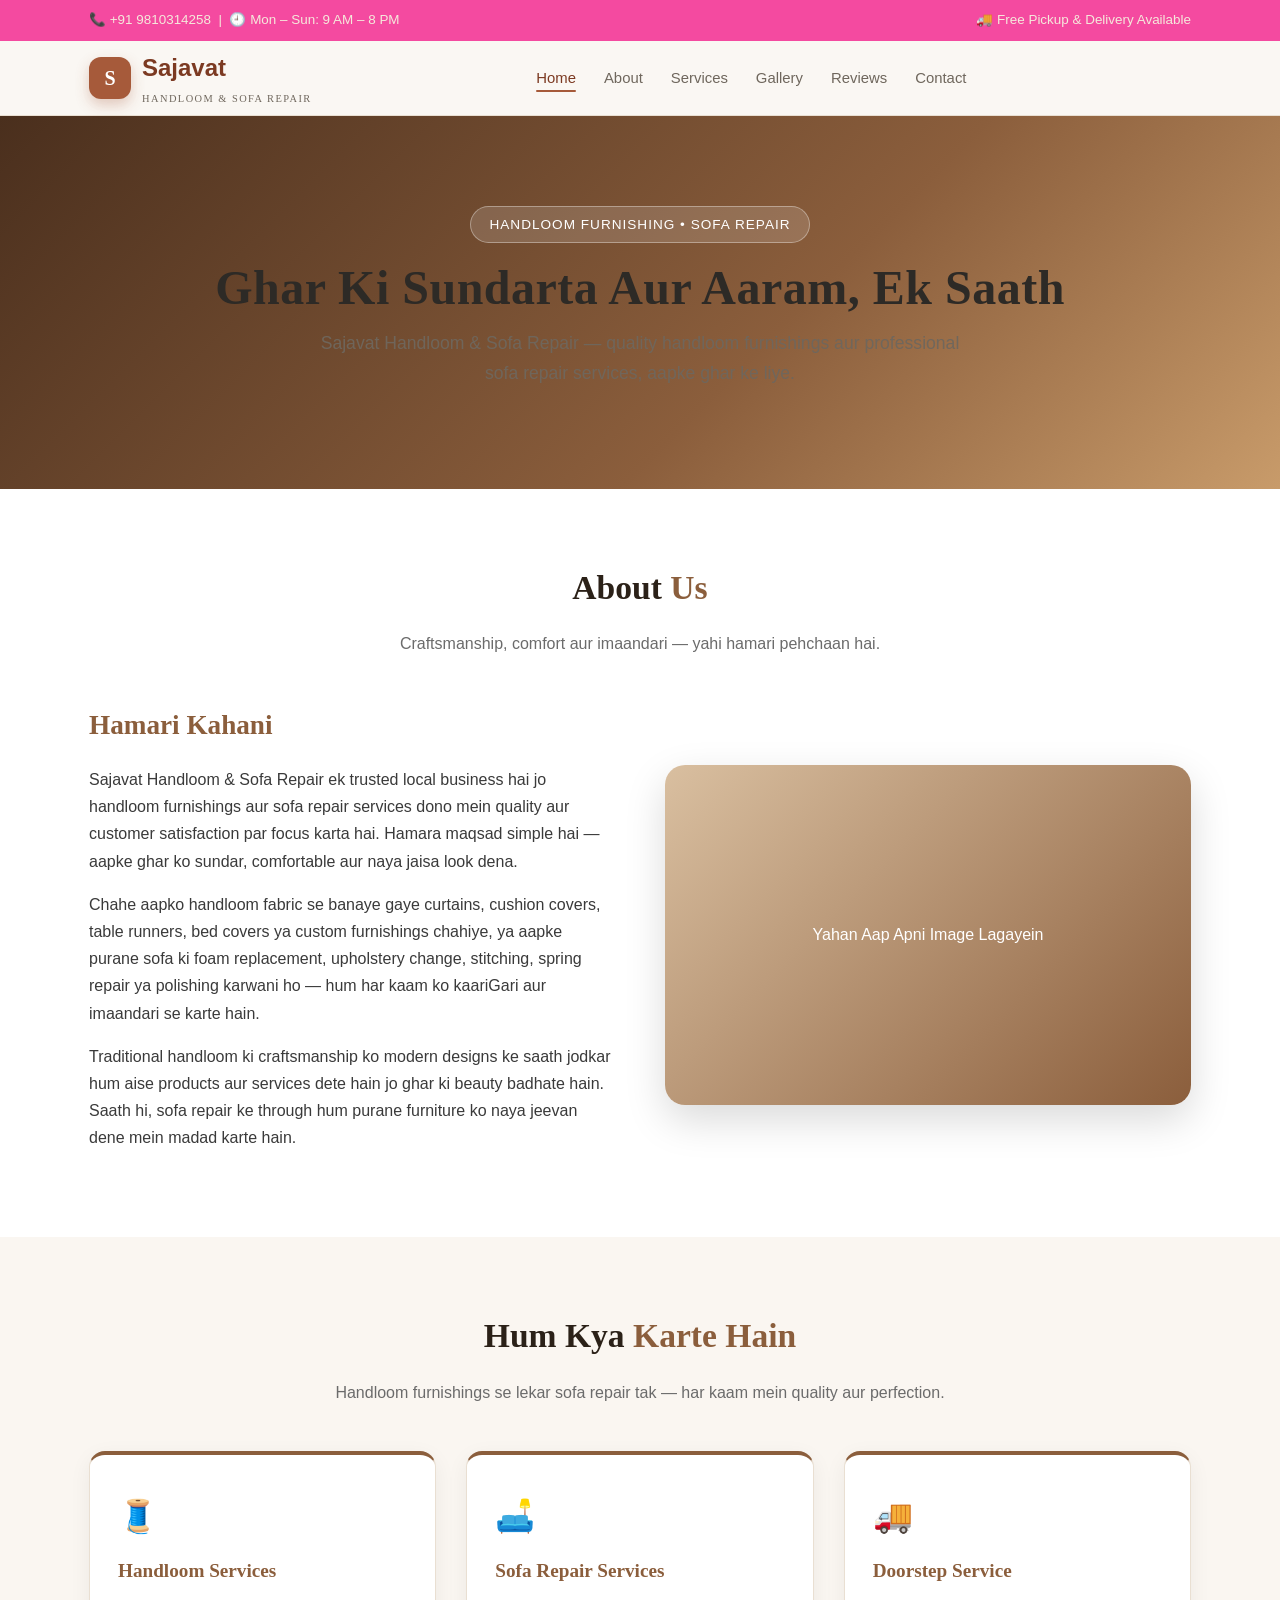
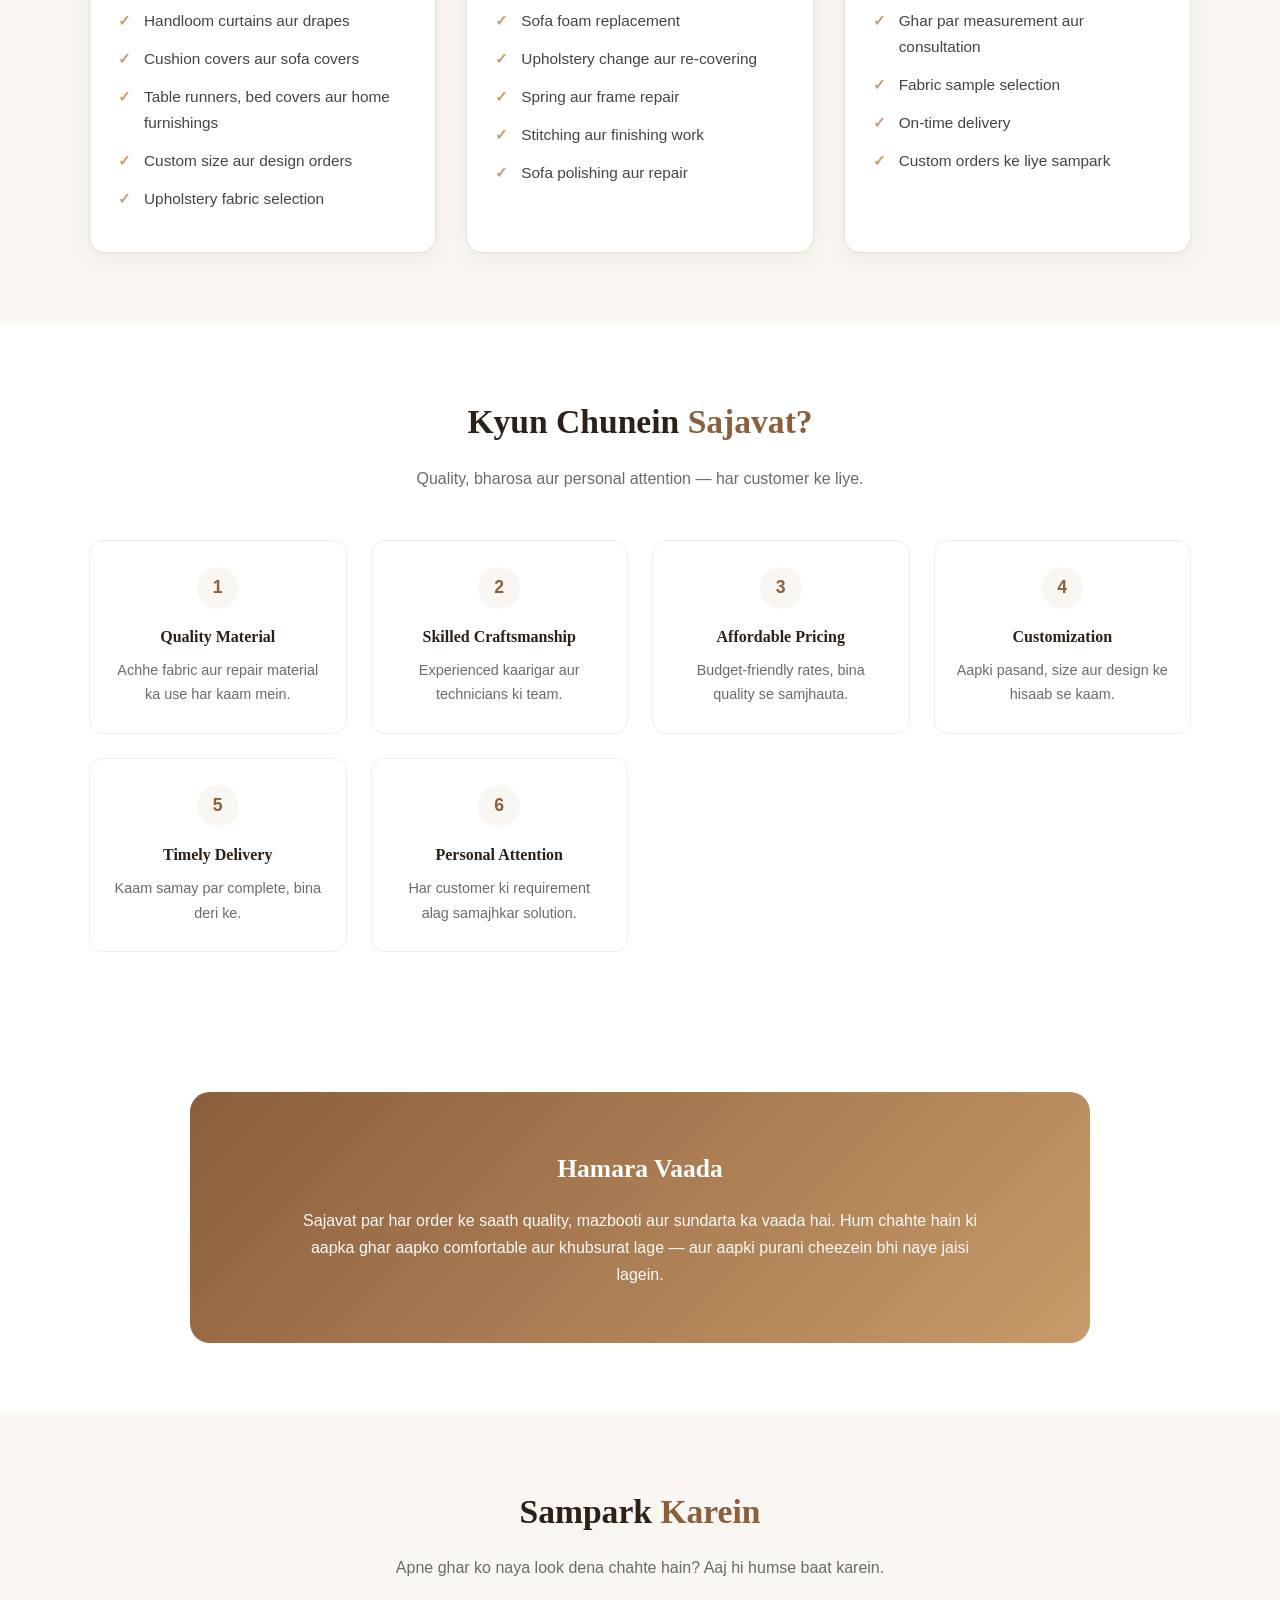
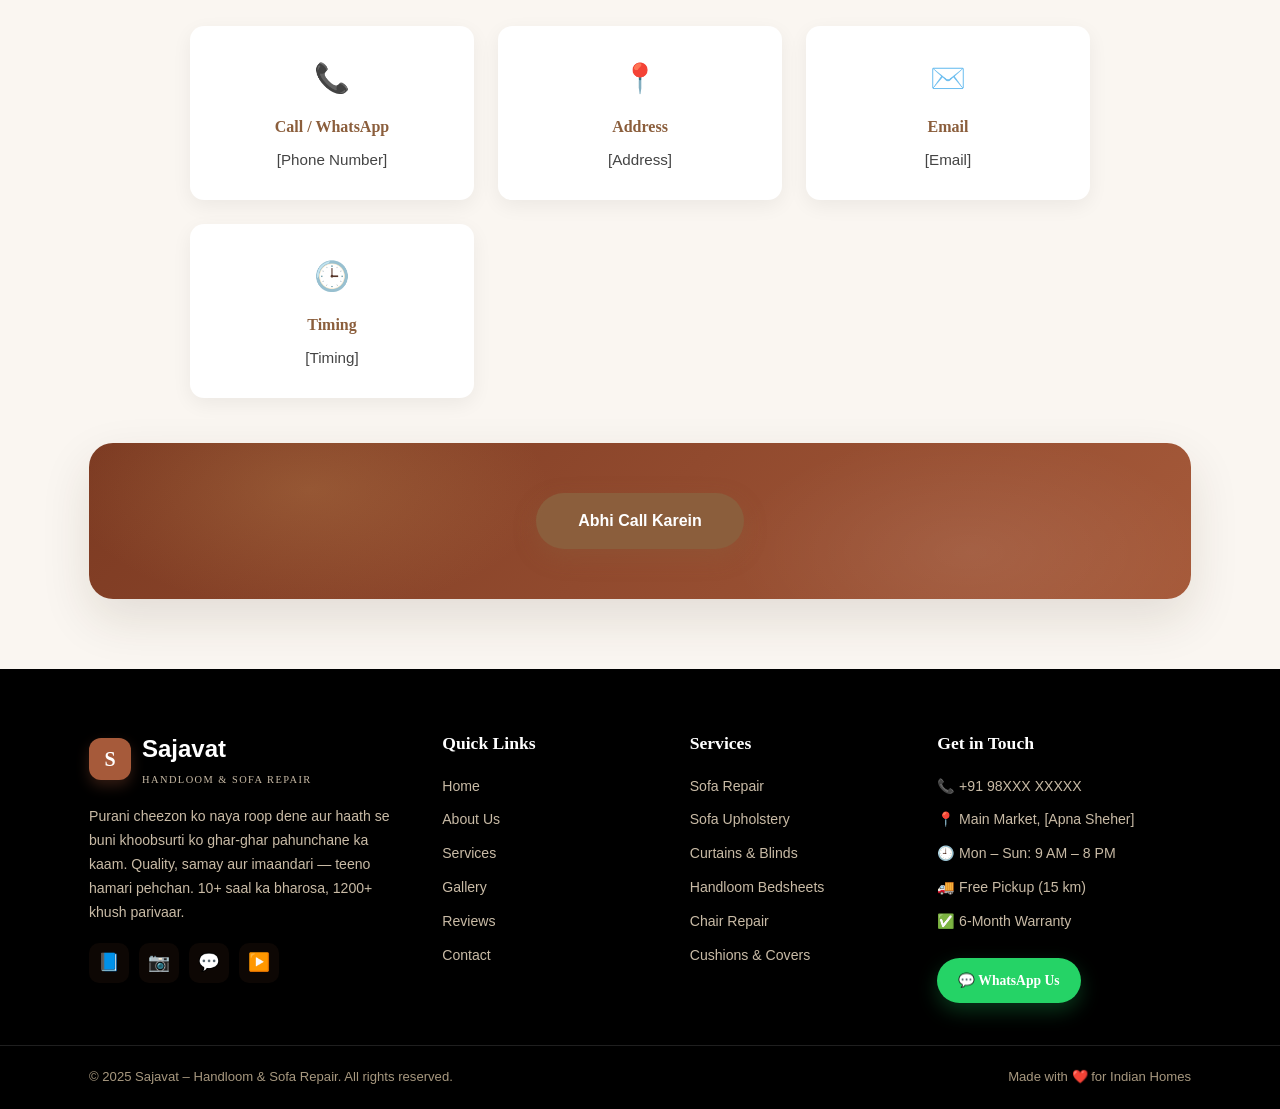
==== about.html @ 1e603ce5 "initial commit" ====
<!DOCTYPE html>
<html lang="en">
<head>
<meta charset="UTF-8">
<meta name="viewport" content="width=device-width, initial-scale=1.0">
<title>About Us | Sajavat Handloom & Sofa Repair</title>
<meta name="description" content="Sajavat Handloom & Sofa Repair offers quality handloom furnishings and professional sofa repair services. Custom curtains, cushion covers, sofa foam replacement, upholstery and more.">
<link rel="stylesheet" href="assets/css/style.css">
<style>
  /* ---------- RESET & BASE ---------- */
  * {
    margin: 0;
    padding: 0;
    box-sizing: border-box;
  }
  :root {
    --primary: #8B5E3C;       /* warm brown (handloom feel) */
    --primary-dark: #6d472c;
    --accent: #C89B6A;        /* soft gold */
    --dark: #2b2118;
    --light: #faf6f1;
    --gray: #6b6b6b;
    --white: #ffffff;
  }
  html { scroll-behavior: smooth; }
  body {
    font-family: 'Segoe UI', Tahoma, Geneva, Verdana, sans-serif;
    color: var(--dark);
    background: var(--white);
    line-height: 1.7;
  }
  img { max-width: 100%; display: block; }
  a { text-decoration: none; color: inherit; }

  /* ---------- NAVBAR ---------- */


  /* ---------- HERO ---------- */
  .hero {
    background: linear-gradient(135deg, #4a2f1d 0%, #8B5E3C 60%, #C89B6A 100%);
    color: #fff;
    text-align: center;
    padding: 90px 24px 100px;
  }
  .hero h1 {
    font-size: clamp(1.9rem, 5vw, 3rem);
    font-weight: 800;
    margin-bottom: 14px;
    letter-spacing: .5px;
  }
  .hero p {
    max-width: 640px;
    margin: auto;
    font-size: 1.1rem;
    opacity: .95;
  }
  .hero .tagline {
    display: inline-block;
    background: rgba(255,255,255,0.15);
    border: 1px solid rgba(255,255,255,0.35);
    padding: 6px 18px;
    border-radius: 30px;
    font-size: .85rem;
    letter-spacing: 1px;
    margin-bottom: 18px;
    text-transform: uppercase;
  }

  /* ---------- SECTION WRAPPER ---------- */
  section { padding: 70px 24px; }
  .container { max-width: 1150px; margin: auto; }
  .section-title {
    text-align: center;
    margin-bottom: 14px;
    font-size: clamp(1.5rem, 3.5vw, 2.1rem);
    color: var(--dark);
    font-weight: 700;
  }
  .section-title span { color: var(--primary); }
  .section-sub {
    text-align: center;
    color: var(--gray);
    max-width: 620px;
    margin: 0 auto 45px;
    font-size: 1rem;
  }

  /* ---------- ABOUT STORY ---------- */
  .about-grid {
    display: grid;
    grid-template-columns: 1fr 1fr;
    gap: 50px;
    align-items: center;
  }
  .about-text h2 {
    font-size: 1.7rem;
    color: var(--primary);
    margin-bottom: 18px;
  }
  .about-text p { margin-bottom: 16px; color: #3a3a3a; }
  .about-image {
    border-radius: 20px;
    overflow: hidden;
    box-shadow: 0 15px 40px rgba(0,0,0,0.15);
    background: linear-gradient(135deg, #d9bfa0, #8B5E3C);
    min-height: 340px;
    display: flex;
    align-items: center;
    justify-content: center;
    color: #fff;
    font-size: 1rem;
    text-align: center;
    padding: 20px;
  }

  /* ---------- SERVICES ---------- */
  .services-bg { background: var(--light); }
  .services-grid {
    display: grid;
    grid-template-columns: repeat(auto-fit, minmax(280px, 1fr));
    gap: 30px;
  }
  .service-card {
    background: #fff;
    border-radius: 16px;
    padding: 34px 28px;
    box-shadow: 0 6px 22px rgba(0,0,0,0.06);
    border-top: 4px solid var(--primary);
    transition: transform .25s, box-shadow .25s;
  }
  .service-card:hover {
    transform: translateY(-6px);
    box-shadow: 0 14px 34px rgba(0,0,0,0.12);
  }
  .service-card .icon {
    font-size: 2rem;
    margin-bottom: 12px;
  }
  .service-card h3 {
    color: var(--primary);
    font-size: 1.2rem;
    margin-bottom: 14px;
  }
  .service-card ul { list-style: none; }
  .service-card ul li {
    padding: 6px 0 6px 26px;
    position: relative;
    color: #444;
    font-size: .96rem;
  }
  .service-card ul li::before {
    content: "✓";
    position: absolute;
    left: 0;
    color: var(--accent);
    font-weight: 700;
  }

  /* ---------- WHY CHOOSE US ---------- */
  .why-grid {
    display: grid;
    grid-template-columns: repeat(auto-fit, minmax(220px, 1fr));
    gap: 24px;
  }
  .why-item {
    background: #fff;
    border: 1px solid #eee;
    border-radius: 14px;
    padding: 26px 22px;
    text-align: center;
    transition: border-color .25s, transform .25s;
  }
  .why-item:hover {
    border-color: var(--accent);
    transform: translateY(-4px);
  }
  .why-item .num {
    width: 42px;
    height: 42px;
    margin: 0 auto 14px;
    background: var(--light);
    color: var(--primary);
    border-radius: 50%;
    display: flex;
    align-items: center;
    justify-content: center;
    font-weight: 800;
    font-size: 1.1rem;
  }
  .why-item h4 { margin-bottom: 8px; color: var(--dark); }
  .why-item p { font-size: .9rem; color: var(--gray); }

  /* ---------- PROMISE ---------- */
  .promise {
    background: linear-gradient(135deg, #8B5E3C, #C89B6A);
    color: #fff;
    text-align: center;
    border-radius: 20px;
    padding: 55px 30px;
    max-width: 900px;
    margin: auto;
  }
  .promise h2 { font-size: 1.6rem; margin-bottom: 16px; }
  .promise p { max-width: 680px; margin: auto; opacity: .96; }

  /* ---------- CONTACT / CTA ---------- */
  .contact { background: var(--light); }
  .contact-grid {
    display: grid;
    grid-template-columns: repeat(auto-fit, minmax(240px, 1fr));
    gap: 24px;
    max-width: 900px;
    margin: auto;
  }
  .contact-card {
    background: #fff;
    border-radius: 14px;
    padding: 28px 22px;
    text-align: center;
    box-shadow: 0 6px 20px rgba(0,0,0,0.06);
  }
  .contact-card .icon { font-size: 1.8rem; margin-bottom: 10px; }
  .contact-card h4 { color: var(--primary); margin-bottom: 6px; }
  .contact-card p { color: #444; font-size: .95rem; word-break: break-word; }

  .cta-banner {
    text-align: center;
    margin-top: 45px;
  }
  .cta-banner a {
    display: inline-block;
    background: var(--primary);
    color: #fff;
    padding: 14px 42px;
    border-radius: 40px;
    font-weight: 700;
    font-size: 1rem;
    transition: background .25s, transform .2s;
    box-shadow: 0 8px 22px rgba(139,94,60,0.35);
  }
  .cta-banner a:hover {
    background: var(--primary-dark);
    transform: translateY(-2px);
  }

 

  /* ---------- RESPONSIVE ---------- */
  @media (max-width: 820px) {
    .about-grid { grid-template-columns: 1fr; }
    .nav-links { display: none; }
    .hero { padding: 70px 20px 80px; }
  }
</style>
</head>
<body>

<!-- ================= NAVBAR ================= -->
<!-- Topbar -->
<div class="topbar">
  <div class="container">
    <span>📞 +91 9810314258 &nbsp;|&nbsp; 🕘 Mon – Sun: 9 AM – 8 PM</span>
    <span>🚚 Free Pickup &amp; Delivery Available</span>
  </div>
</div>

<!-- Navbar -->
<header class="nav" id="nav">
  <div class="container">
    <a href="index.html" class="logo">
      <span class="mark">S</span>
      <span>Sajavat<small>HANDLOOM &amp; SOFA REPAIR</small></span>
    </a>
    <ul class="nav-links" id="navLinks">
      <li><a href="index.html" class="active">Home</a></li>
      <li><a href="about.html">About</a></li>
      <li><a href="index.html#services">Services</a></li>
      <li><a href="gallery.html">Gallery</a></li>
      <li><a href="index.html#reviews">Reviews</a></li>
      <li><a href="index.html#contact">Contact</a></li>
    </ul>
    <div class="nav-cta">
      <button class="hamburger" id="hamburger" aria-label="Menu"><span></span><span></span><span></span></button>
    </div>
  </div>
</header>

<!-- ================= HERO ================= -->
<section class="hero">
  <span class="tagline">Handloom Furnishing • Sofa Repair</span>
  <h1>Ghar Ki Sundarta Aur Aaram, Ek Saath</h1>
  <p>Sajavat Handloom &amp; Sofa Repair — quality handloom furnishings aur professional sofa repair services, aapke ghar ke liye.</p>
</section>



<!-- ================= ABOUT ================= -->
<section id="about">
  <div class="container">
    <h2 class="section-title">About <span>Us</span></h2>
    <p class="section-sub">Craftsmanship, comfort aur imaandari — yahi hamari pehchaan hai.</p>

    <div class="about-grid">
      <div class="about-text">
        <h2>Hamari Kahani</h2>
        <p>
          Sajavat Handloom &amp; Sofa Repair ek trusted local business hai jo handloom furnishings
          aur sofa repair services dono mein quality aur customer satisfaction par focus karta hai.
          Hamara maqsad simple hai — aapke ghar ko sundar, comfortable aur naya jaisa look dena.
        </p>
        <p>
          Chahe aapko handloom fabric se banaye gaye curtains, cushion covers, table runners,
          bed covers ya custom furnishings chahiye, ya aapke purane sofa ki foam replacement,
          upholstery change, stitching, spring repair ya polishing karwani ho — hum har kaam ko
          kaariGari aur imaandari se karte hain.
        </p>
        <p>
          Traditional handloom ki craftsmanship ko modern designs ke saath jodkar hum aise products
          aur services dete hain jo ghar ki beauty badhate hain. Saath hi, sofa repair ke through
          hum purane furniture ko naya jeevan dene mein madad karte hain.
        </p>
      </div>
      <div class="about-image">
        <!-- Yahan apni image lagayein: <img src="https://im.whatshot.in/img/2020/Nov/10-1604376127.jpg" alt="Sajavat Handloom & Sofa Repair"> -->
        Yahan Aap Apni Image Lagayein
      </div>
    </div>
  </div>
</section>

<!-- ================= SERVICES ================= -->
<section id="services" class="services-bg">
  <div class="container">
    <h2 class="section-title">Hum Kya <span>Karte Hain</span></h2>
    <p class="section-sub">Handloom furnishings se lekar sofa repair tak — har kaam mein quality aur perfection.</p>

    <div class="services-grid">
      <!-- Card 1 -->
      <div class="service-card">
        <div class="icon">🧵</div>
        <h3>Handloom Services</h3>
        <ul>
          <li>Handloom curtains aur drapes</li>
          <li>Cushion covers aur sofa covers</li>
          <li>Table runners, bed covers aur home furnishings</li>
          <li>Custom size aur design orders</li>
          <li>Upholstery fabric selection</li>
        </ul>
      </div>

      <!-- Card 2 -->
      <div class="service-card">
        <div class="icon">🛋️</div>
        <h3>Sofa Repair Services</h3>
        <ul>
          <li>Sofa foam replacement</li>
          <li>Upholstery change aur re-covering</li>
          <li>Spring aur frame repair</li>
          <li>Stitching aur finishing work</li>
          <li>Sofa polishing aur repair</li>
        </ul>
      </div>

      <!-- Card 3 -->
      <div class="service-card">
        <div class="icon">🚚</div>
        <h3>Doorstep Service</h3>
        <ul>
          <li>Ghar par measurement aur consultation</li>
          <li>Fabric sample selection</li>
          <li>On-time delivery</li>
          <li>Custom orders ke liye sampark</li>
        </ul>
      </div>
    </div>
  </div>
</section>

<!-- ================= WHY CHOOSE US ================= -->
<section id="why">
  <div class="container">
    <h2 class="section-title">Kyun Chunein <span>Sajavat?</span></h2>
    <p class="section-sub">Quality, bharosa aur personal attention — har customer ke liye.</p>

    <div class="why-grid">
      <div class="why-item">
        <div class="num">1</div>
        <h4>Quality Material</h4>
        <p>Achhe fabric aur repair material ka use har kaam mein.</p>
      </div>
      <div class="why-item">
        <div class="num">2</div>
        <h4>Skilled Craftsmanship</h4>
        <p>Experienced kaarigar aur technicians ki team.</p>
      </div>
      <div class="why-item">
        <div class="num">3</div>
        <h4>Affordable Pricing</h4>
        <p>Budget-friendly rates, bina quality se samjhauta.</p>
      </div>
      <div class="why-item">
        <div class="num">4</div>
        <h4>Customization</h4>
        <p>Aapki pasand, size aur design ke hisaab se kaam.</p>
      </div>
      <div class="why-item">
        <div class="num">5</div>
        <h4>Timely Delivery</h4>
        <p>Kaam samay par complete, bina deri ke.</p>
      </div>
      <div class="why-item">
        <div class="num">6</div>
        <h4>Personal Attention</h4>
        <p>Har customer ki requirement alag samajhkar solution.</p>
      </div>
    </div>
  </div>
</section>

<!-- ================= PROMISE ================= -->
<section>
  <div class="promise">
    <h2>Hamara Vaada</h2>
    <p>
      Sajavat par har order ke saath quality, mazbooti aur sundarta ka vaada hai.
      Hum chahte hain ki aapka ghar aapko comfortable aur khubsurat lage —
      aur aapki purani cheezein bhi naye jaisi lagein.
    </p>
  </div>
</section>

<!-- ================= CONTACT ================= -->
<section id="contact" class="contact">
  <div class="container">
    <h2 class="section-title">Sampark <span>Karein</span></h2>
    <p class="section-sub">Apne ghar ko naya look dena chahte hain? Aaj hi humse baat karein.</p>

    <div class="contact-grid">
      <div class="contact-card">
        <div class="icon">📞</div>
        <h4>Call / WhatsApp</h4>
        <p>[Phone Number]</p>
      </div>
      <div class="contact-card">
        <div class="icon">📍</div>
        <h4>Address</h4>
        <p>[Address]</p>
      </div>
      <div class="contact-card">
        <div class="icon">✉️</div>
        <h4>Email</h4>
        <p>[Email]</p>
      </div>
      <div class="contact-card">
        <div class="icon">🕒</div>
        <h4>Timing</h4>
        <p>[Timing]</p>
      </div>
    </div>

    <div class="cta-banner">
      <a href="tel:+91XXXXXXXXXX">Abhi Call Karein</a>
    </div>
  </div>
</section>

<!-- ================= FOOTER ================= -->
<!-- Footer -->
<footer>
  <div class="container">
    <div class="f-grid">
      <div>
        <div class="logo" style="color:#fff;margin-bottom:16px"><span class="mark">S</span><span>Sajavat<small style="color:#C9BBA6">HANDLOOM &amp; SOFA REPAIR</small></span></div>
        <p>Purani cheezon ko naya roop dene aur haath se buni khoobsurti ko ghar-ghar pahunchane ka kaam.
           Quality, samay aur imaandari — teeno hamari pehchan. 10+ saal ka bharosa, 1200+ khush parivaar.</p>
        <div class="social-row" style="margin-top:18px">
          <a href="#" title="Facebook">📘</a>
          <a href="#" title="Instagram">📷</a>
          <a href="#" title="WhatsApp">💬</a>
          <a href="#" title="YouTube">▶️</a>
        </div>
      </div>
      <div>
        <h4>Quick Links</h4>
        <ul>
          <li><a href="index.html">Home</a></li>
          <li><a href="index.html#about">About Us</a></li>
          <li><a href="index.html#services">Services</a></li>
          <li><a href="gallery.html">Gallery</a></li>
          <li><a href="index.html#reviews">Reviews</a></li>
          <li><a href="index.html#contact">Contact</a></li>
        </ul>
      </div>
      <div>
        <h4>Services</h4>
        <ul>
          <li><a href="index.html#services">Sofa Repair</a></li>
          <li><a href="index.html#services">Sofa Upholstery</a></li>
          <li><a href="index.html#services">Curtains &amp; Blinds</a></li>
          <li><a href="index.html#services">Handloom Bedsheets</a></li>
          <li><a href="index.html#services">Chair Repair</a></li>
          <li><a href="index.html#services">Cushions &amp; Covers</a></li>
        </ul>
      </div>
      <div>
        <h4>Get in Touch</h4>
        <ul>
          <li>📞 +91 98XXX XXXXX</li>
          <li>📍 Main Market, [Apna Sheher]</li>
          <li>🕘 Mon – Sun: 9 AM – 8 PM</li>
          <li>🚚 Free Pickup (15 km)</li>
          <li>✅ 6-Month Warranty</li>
        </ul>
        <a href="#" class="btn btn-wa btn-sm" style="margin-top:14px" onclick="return openWA('Hello Sajavat!')">💬 WhatsApp Us</a>
      </div>
    </div>
  </div>
  <div class="f-bottom">
    <div class="container">
      <span>© 2025 Sajavat – Handloom &amp; Sofa Repair. All rights reserved.</span>
      <span>Made with ❤️ for Indian Homes</span>
    </div>
  </div>
</footer>
<script>
  document.getElementById("year").textContent = new Date().getFullYear();
</script>

</body>
</html>
---- assets/css/style.css ----
/* =====================================================================
   Sajavat - Handloom & Sofa Repair  |  Shared Design System
   ===================================================================== */

:root{
  --bg:#FAF7F2;            /* soft warm cream background */
  --bg-alt:#F3ECDF;        /* alternate cream */
  --card:#FFFFFF;
  --cream:#F6EFE0;
  --ink:#2D2A26;
  --muted:#6F675D;
  --brand:#A65A3A;         /* terracotta */
  --brand-dark:#7C3A22;
  --brand-light:#C57A55;
  --gold:#C99A5B;
  --green:#25D366;
  --line:#E9DFD2;
  --radius:16px;
  --radius-sm:10px;
  --shadow-sm:0 4px 12px rgba(60,40,20,.06);
  --shadow:0 10px 30px rgba(60,40,20,.08);
  --shadow-lg:0 20px 50px rgba(60,40,20,.12);
  --maxw:1180px;
}

*{margin:0;padding:0;box-sizing:border-box}
html{scroll-behavior:smooth}
body{
  font-family:'Poppins',sans-serif;
  background: white;
  color:var(--ink);
  line-height:1.75;
  -webkit-font-smoothing:antialiased;
  overflow-x:hidden;
}
h1,h2,h3,h4,.serif{font-family:'Playfair Display',serif;font-weight:700}
img{max-width:100%;display:block}
a{text-decoration:none;color:inherit}
ul{list-style:none}

.container{max-width:var(--maxw);margin:0 auto;padding:0 24px}
section{padding:90px 0}
.eyebrow{
  display:inline-flex;align-items:center;gap:6px;
  font-size:.76rem;letter-spacing:.18em;font-weight:600;
  text-transform:uppercase;color:var(--brand);
  background:rgba(166,90,58,.08);border:1px solid rgba(166,90,58,.18);
  padding:7px 16px;border-radius:999px;margin-bottom:18px;
}
.h2{font-size:clamp(1.8rem,3.8vw,2.6rem);line-height:1.22;margin-bottom:14px;color:var(--ink)}
.h2 em{color:var(--brand);font-style:italic}
.lead{color:var(--muted);font-size:1.02rem;max-width:680px}
.center{text-align:center}
.center .lead{margin:0 auto}
.divider{
  width:64px;height:3px;border-radius:3px;background:var(--brand);
  margin:14px auto 0;
}
.center .divider{margin-left:auto;margin-right:auto}

/* ---------- Buttons ---------- */
.btn{
  display:inline-flex;align-items:center;justify-content:center;gap:9px;
  padding:14px 28px;border-radius:999px;font-weight:600;font-size:.95rem;
  border:1.5px solid transparent;cursor:pointer;transition:.28s;
  font-family:'Poppins';
}
.btn-primary{background:var(--brand);color:#fff;box-shadow:0 8px 20px rgba(166,90,58,.25)}
.btn-primary:hover{background:var(--brand-dark);transform:translateY(-2px);box-shadow:0 12px 28px rgba(124,58,34,.32)}
.btn-ghost{border-color:var(--brand);color:var(--brand);background:transparent}
.btn-ghost:hover{background:var(--brand);color:#fff}
.btn-wa{background:var(--green);color:#fff;box-shadow:0 8px 20px rgba(37,211,102,.25)}
.btn-wa:hover{filter:brightness(.93);transform:translateY(-2px)}
.btn-light{background:#fff;color:var(--brand-dark);box-shadow:var(--shadow-sm)}
.btn-light:hover{transform:translateY(-2px);box-shadow:var(--shadow)}
.btn-sm{padding:10px 20px;font-size:.85rem}

/* ---------- Topbar ---------- */
.topbar{
  background: #F44AA0;
  color:#F5E9DB;
  font-size:.84rem
}

.topbar .container{
  display:flex;
  justify-content:space-between;
  gap:12px;
  padding-top:9px;
  padding-bottom:9px
}
.topbar span{
  white-space:nowrap;
  display:flex;
  align-items:center;
  gap:6px}

/* ---------- Navbar ---------- */
header.nav{
  position:sticky;top:0;z-index:50;
  background:rgba(250,247,242,.92);backdrop-filter:blur(12px);
  border-bottom:1px solid var(--line);
  transition:box-shadow .25s;
}
header.nav.scrolled{box-shadow:0 4px 18px rgba(60,40,20,.06)}
.nav .container{display:flex;align-items:center;justify-content:space-between;height:74px}
.logo{font-size:1.5rem;font-weight:800;color:var(--brand-dark);display:flex;align-items:center;gap:11px}
.logo .mark{
  width:42px;height:42px;border-radius:12px;background:var(--brand);color:#fff;
  display:grid;place-items:center;font-size:1.25rem;font-family:'Poppins';font-weight:700;
  box-shadow:0 6px 14px rgba(166,90,58,.3);
}
.logo small{font-family:'Poppins';font-weight:500;font-size:.65rem;letter-spacing:.14em;color:var(--muted);display:block;margin-top:2px}
.nav-links{display:flex;gap:28px;align-items:center}
.nav-links a{font-size:.93rem;font-weight:500;color:var(--muted);position:relative;padding:6px 0;transition:color .2s}
.nav-links a:hover,.nav-links a.active{color:var(--brand-dark)}
.nav-links a.active::after{content:"";position:absolute;left:0;right:0;bottom:0;height:2px;background:var(--brand);border-radius:2px}
.nav-cta{display:flex;gap:10px;align-items:center}
.hamburger{display:none;background:none;border:0;cursor:pointer;padding:6px}
.hamburger span{display:block;width:24px;height:2.5px;background:var(--ink);margin:5px 0;border-radius:3px;transition:.3s}
.hamburger.open span:nth-child(1){transform:translateY(7.5px) rotate(45deg)}
.hamburger.open span:nth-child(2){opacity:0}
.hamburger.open span:nth-child(3){transform:translateY(-7.5px) rotate(-45deg)}

/* ---------- Hero ---------- */
.hero{
  position:relative;overflow:hidden;
  background:
    radial-gradient(900px 500px at 80% 10%, rgba(201,154,91,.12), transparent 60%),
    radial-gradient(700px 400px at 10% 90%, rgba(166,90,58,.08), transparent 60%),
    repeating-linear-gradient(90deg,transparent 0 36px,rgba(166,90,58,.04) 36px 38px),
    repeating-linear-gradient(0deg,transparent 0 36px,rgba(166,90,58,.03) 36px 38px),
    var(--bg);
  padding:78px 0 100px;
}
.hero .container{display:grid;grid-template-columns:1.05fr .95fr;gap:54px;align-items:center}
.hero h1{font-size:clamp(2.2rem,5.2vw,3.5rem);line-height:1.12;margin-bottom:20px;color:var(--ink);}
.hero h1 em{color:var(--brand);font-style:italic}
.hero p{color:var(--muted);font-size:1.04rem;margin-bottom:30px;max-width:540px}
.hero-cta{display:flex;gap:14px;flex-wrap:wrap;align-items:center}
.hero-trust{display:flex;gap:22px;margin-top:34px;flex-wrap:wrap}
.hero-trust .t{display:flex;align-items:center;gap:8px;font-size:.86rem;color:var(--muted);font-weight:500}
.hero-trust .t b{color:var(--brand-dark);font-family:'Playfair Display';font-size:1.05rem}
.hero-art{position:relative}
.hero-art .img-wrap{
  border-radius:24px;overflow:hidden;box-shadow:var(--shadow-lg);
  border:6px solid #fff;position:relative;aspect-ratio:4/3;
}
.hero-art .img-wrap img{width:100%;height:100%;object-fit:cover}
.float-card{
  position:absolute;bottom:-18px;left:-18px;background:#fff;border:1px solid var(--line);
  border-radius:16px;box-shadow:var(--shadow-lg);padding:14px 20px;font-size:.86rem;font-weight:600;
  display:flex;align-items:center;gap:11px;animation:bob 3.5s ease-in-out infinite;color:var(--ink);
}
.float-card .ic{
  width:38px;height:38px;border-radius:10px;background:rgba(37,211,102,.12);color:var(--green);
  display:grid;place-items:center;font-size:1.1rem;
}
.float-card small{display:block;font-weight:400;font-size:.78rem;color:var(--muted)}
.float-card-2{
  position:absolute;top:-14px;right:-14px;background:var(--brand-dark);color:#fff;
  border-radius:14px;box-shadow:var(--shadow-lg);padding:12px 18px;font-size:.8rem;font-weight:600;
  animation:bob 4s ease-in-out infinite .5s;
}
@keyframes bob{0%,100%{transform:translateY(0)}50%{transform:translateY(-8px)}}

/* ---------- Stats ---------- */
.stats{background:var(--brand-dark);color:#F5E9DB;position:relative;overflow:hidden}
.stats::before{
  content:"";position:absolute;inset:0;
  background:radial-gradient(600px 200px at 20% 50%, rgba(201,154,91,.18), transparent 60%),
             radial-gradient(500px 200px at 80% 50%, rgba(166,90,58,.25), transparent 60%);
}
.stats .container{display:grid;grid-template-columns:repeat(4,1fr);gap:20px;padding:42px 24px;position:relative;z-index:1}
.stat{text-align:center;border-right:1px solid rgba(255,255,255,.1);padding:8px 4px}
.stat:last-child{border-right:0}
.stat b{font-family:'Playfair Display';font-size:2rem;color:#fff;display:block;line-height:1.2}
.stat span{font-size:.84rem;opacity:.85;letter-spacing:.02em}

/* ---------- Sections ---------- */
.alt{background:var(--bg-alt)}
.grid-3{display:grid;grid-template-columns:repeat(auto-fit,minmax(300px,1fr));gap:26px;margin-top:48px}
.grid-2{display:grid;grid-template-columns:repeat(auto-fit,minmax(320px,1fr));gap:30px;margin-top:48px}

/* ---------- Service cards ---------- */
.card{
  background:var(--card);border:1px solid var(--line);border-radius:var(--radius);
  padding:32px 28px;transition:.3s;position:relative;overflow:hidden;
}
.card::before{
  content:"";position:absolute;left:0;top:0;height:4px;width:100%;
  background:linear-gradient(90deg,var(--brand),var(--gold));transform:scaleX(0);transform-origin:left;transition:transform .35s;
}
.card:hover{transform:translateY(-6px);box-shadow:var(--shadow);border-color:rgba(166,90,58,.35)}
.card:hover::before{transform:scaleX(1)}
.card .ico{
  width:58px;height:58px;border-radius:14px;background:rgba(166,90,58,.1);
  display:grid;place-items:center;font-size:1.6rem;margin-bottom:18px;
}
.card h3{font-size:1.18rem;margin-bottom:10px;color:var(--brand-dark)}
.card p{color:var(--muted);font-size:.93rem;margin-bottom:14px}
.card .more{font-size:.85rem;font-weight:600;color:var(--brand);display:inline-flex;align-items:center;gap:6px}
.card .more::after{content:"→";transition:transform .2s}
.card:hover .more::after{transform:translateX(4px)}

/* ---------- Service card with image ---------- */
.service-card{
  background:#fff;border:1px solid var(--line);border-radius:var(--radius);overflow:hidden;
  transition:.3s;display:flex;flex-direction:column;
}
.service-card:hover{transform:translateY(-6px);box-shadow:var(--shadow-lg);border-color:rgba(166,90,58,.35)}
.service-card .img{height:200px;overflow:hidden;position:relative}
.service-card .img img{width:100%;height:100%;object-fit:cover;transition:transform .6s}
.service-card:hover .img img{transform:scale(1.06)}
.service-card .img::after{
  content:"";position:absolute;inset:0;background:linear-gradient(to top, rgba(45,42,38,.35), transparent 50%);
}
.service-card .body{padding:26px 24px;display:flex;flex-direction:column;flex:1}
.service-card .tag{
  position:absolute;top:14px;left:14px;z-index:2;background:rgba(255,255,255,.95);
  color:var(--brand-dark);font-size:.74rem;font-weight:600;letter-spacing:.06em;
  padding:6px 12px;border-radius:999px;text-transform:uppercase;
}
.service-card h3{font-size:1.2rem;margin-bottom:10px;color:var(--brand-dark)}
.service-card p{color:var(--muted);font-size:.92rem;margin-bottom:16px;flex:1}
.service-card .price{font-size:.85rem;color:var(--muted);margin-bottom:14px}
.service-card .price b{color:var(--brand);font-family:'Playfair Display';font-size:1.05rem}

/* ---------- About ---------- */
.about-grid{display:grid;grid-template-columns:1fr 1.1fr;gap:54px;align-items:center;margin-top:30px}
.about-img{position:relative}
.about-img .img-main{border-radius:20px;overflow:hidden;box-shadow:var(--shadow-lg);border:5px solid #fff;aspect-ratio:4/5}
.about-img .img-main img{width:100%;height:100%;object-fit:cover}
.about-img .img-inset{
  position:absolute;bottom:-22px;right:-22px;width:50%;border-radius:14px;overflow:hidden;
  box-shadow:var(--shadow-lg);border:4px solid #fff;aspect-ratio:1;
}
.about-img .img-inset img{width:100%;height:100%;object-fit:cover}
.about-img .badge{
  position:absolute;top:-18px;left:-18px;background:var(--brand);color:#fff;
  border-radius:14px;padding:14px 18px;box-shadow:var(--shadow-lg);text-align:center;
}
.about-img .badge b{font-family:'Playfair Display';font-size:1.8rem;display:block;line-height:1}
.about-img .badge span{font-size:.72rem;letter-spacing:.08em;opacity:.9}
.about-text h2{margin-bottom:18px}
.about-text p{color:var(--muted);margin-bottom:16px}
.about-points{display:grid;grid-template-columns:1fr 1fr;gap:14px;margin:22px 0 28px}
.about-points li{display:flex;gap:10px;align-items:flex-start;font-size:.9rem;color:var(--ink)}
.about-points li::before{
  content:"✓";flex:0 0 22px;height:22px;border-radius:50%;background:rgba(37,211,102,.15);color:var(--green);
  display:grid;place-items:center;font-size:.78rem;font-weight:700;margin-top:2px;
}

/* ---------- Why us ---------- */
.why-grid{display:grid;grid-template-columns:repeat(auto-fit,minmax(240px,1fr));gap:20px;margin-top:48px}
.why{
  background:#fff;border:1px solid var(--line);border-radius:var(--radius);
  padding:28px 24px;display:flex;gap:14px;align-items:flex-start;transition:.3s;
}
.why:hover{transform:translateY(-4px);box-shadow:var(--shadow);border-color:rgba(166,90,58,.3)}
.why .tick{
  flex:0 0 44px;height:44px;border-radius:12px;background:rgba(166,90,58,.1);
  display:grid;place-items:center;font-size:1.2rem;
}
.why b{display:block;font-size:1rem;margin-bottom:4px;color:var(--brand-dark)}
.why p{font-size:.86rem;color:var(--muted)}

/* ---------- Process strip ---------- */
.process{display:grid;grid-template-columns:repeat(auto-fit,minmax(220px,1fr));gap:0;margin-top:48px;border:1px solid var(--line);border-radius:var(--radius);overflow:hidden;background:#fff}
.step{padding:32px 26px;position:relative;border-right:1px dashed var(--line)}
.step:last-child{border-right:0}
.step .num{
  width:42px;height:42px;border-radius:50%;background:var(--brand);color:#fff;font-weight:700;
  display:grid;place-items:center;margin-bottom:14px;font-family:'Playfair Display';font-size:1.1rem;
  box-shadow:0 6px 14px rgba(166,90,58,.25);
}
.step b{font-size:1rem;display:block;margin-bottom:6px;color:var(--brand-dark)}
.step p{font-size:.86rem;color:var(--muted)}

/* ---------- Gallery preview ---------- */
.gallery-preview{display:grid;grid-template-columns:repeat(4,1fr);gap:16px;margin-top:48px}
.gp{
  border-radius:14px;overflow:hidden;aspect-ratio:1;position:relative;cursor:pointer;
  box-shadow:var(--shadow-sm);border:3px solid #fff;
}
.gp img{width:100%;height:100%;object-fit:cover;transition:transform .5s}
.gp:hover img{transform:scale(1.08)}
.gp::after{
  content:"";position:absolute;inset:0;background:linear-gradient(to top, rgba(45,42,38,.5), transparent 60%);
  opacity:.6;transition:opacity .25s;
}
.gp:hover::after{opacity:.85}
.gp .cap{
  position:absolute;bottom:12px;left:14px;color:#fff;font-weight:600;font-size:.85rem;z-index:2;
  font-family:'Playfair Display';
}
.gallery-link-bar{
  text-align:center;margin-top:36px;
}

/* ---------- Pricing ---------- */
.price-grid{display:grid;grid-template-columns:repeat(auto-fit,minmax(280px,1fr));gap:24px;margin-top:48px;align-items:stretch}
.price-card{
  background:#fff;border:1px solid var(--line);border-radius:var(--radius);padding:34px 28px;
  display:flex;flex-direction:column;transition:.3s;position:relative;
}
.price-card.featured{
  border-color:var(--brand);box-shadow:var(--shadow-lg);transform:scale(1.02);
}
.price-card:hover{transform:translateY(-6px);box-shadow:var(--shadow)}
.price-card.featured:hover{transform:translateY(-6px) scale(1.02)}
.price-card .ribbon{
  position:absolute;top:-13px;left:50%;transform:translateX(-50%);
  background:var(--brand);color:#fff;font-size:.72rem;font-weight:600;letter-spacing:.1em;
  padding:6px 16px;border-radius:999px;text-transform:uppercase;box-shadow:0 4px 10px rgba(166,90,58,.3);
}
.price-card h3{font-size:1.25rem;color:var(--brand-dark);margin-bottom:6px}
.price-card .desc{font-size:.85rem;color:var(--muted);margin-bottom:18px}
.price-card .amt{font-family:'Playfair Display';font-size:2.2rem;color:var(--ink);line-height:1}
.price-card .amt small{font-size:.85rem;color:var(--muted);font-family:'Poppins';font-weight:400}
.price-card .from{font-size:.78rem;color:var(--muted);margin-bottom:20px}
.price-card ul{margin-bottom:24px;flex:1}
.price-card ul li{font-size:.88rem;color:var(--ink);margin-bottom:11px;display:flex;gap:9px;align-items:flex-start}
.price-card ul li::before{
  content:"✓";color:var(--green);font-weight:700;flex:0 0 16px;
}
.price-card .btn{width:100%}

/* ---------- Reviews ---------- */
.stars{color:var(--gold);letter-spacing:2px;margin-bottom:12px;font-size:1rem}
.review p{font-size:.93rem;color:var(--muted);font-style:italic;line-height:1.8}
.review .who{margin-top:18px;display:flex;align-items:center;gap:12px}
.review .who .av{
  width:42px;height:42px;border-radius:50%;background:var(--brand);color:#fff;
  display:grid;place-items:center;font-weight:700;font-family:'Playfair Display';
}
.review .who b{display:block;font-size:.92rem;color:var(--ink)}
.review .who span{display:block;font-weight:400;font-size:.8rem;color:var(--muted)}

/* ---------- FAQ ---------- */
.faq-list{max-width:820px;margin:48px auto 0}
.faq{
  background:#fff;border:1px solid var(--line);border-radius:var(--radius-sm);
  margin-bottom:12px;overflow:hidden;transition:.25s;
}
.faq.open{border-color:rgba(166,90,58,.4);box-shadow:var(--shadow-sm)}
.faq-q{
  padding:20px 24px;font-weight:600;font-size:.98rem;color:var(--ink);cursor:pointer;
  display:flex;justify-content:space-between;align-items:center;gap:14px;list-style:none;
}
.faq-q::-webkit-details-marker{display:none}
.faq-q .ind{
  flex:0 0 28px;height:28px;border-radius:50%;background:rgba(166,90,58,.1);
  display:grid;place-items:center;color:var(--brand);font-size:1.1rem;transition:transform .25s;
}
.faq.open .faq-q .ind{transform:rotate(45deg)}
.faq-a{padding:0 24px 22px;color:var(--muted);font-size:.92rem;line-height:1.8;display:none}
.faq.open .faq-a{display:block}

/* ---------- Contact ---------- */
.contact-grid{display:grid;grid-template-columns:.95fr 1.15fr;gap:28px;margin-top:48px;align-items:start}
.info-card,.form-card{background:#fff;border:1px solid var(--line);border-radius:var(--radius);padding:36px 32px;box-shadow:var(--shadow-sm)}
.info-item{display:flex;gap:14px;align-items:flex-start;margin-bottom:22px}
.info-item:last-of-type{margin-bottom:0}
.info-item .ico{flex:0 0 46px;height:46px;border-radius:12px;background:rgba(166,90,58,.1);display:grid;place-items:center;font-size:1.15rem}
.info-item b{display:block;font-size:.96rem;color:var(--ink);margin-bottom:2px}
.info-item p{font-size:.88rem;color:var(--muted);line-height:1.6}
.info-divider{height:1px;background:var(--line);margin:24px 0}
.social-row{display:flex;gap:10px}
.social-row a{
  width:40px;height:40px;border-radius:10px;background:rgba(166,90,58,.08);color:var(--brand);
  display:grid;place-items:center;font-size:1.1rem;transition:.25s;
}
.social-row a:hover{background:var(--brand);color:#fff;transform:translateY(-2px)}

label{display:block;font-size:.85rem;font-weight:600;margin:16px 0 7px;color:var(--ink)}
.form-row{display:grid;grid-template-columns:1fr 1fr;gap:14px}
.form-row .field label{margin-top:0}
input,select,textarea{
  width:100%;padding:13px 15px;border:1.5px solid var(--line);border-radius:10px;
  font-family:'Poppins';font-size:.92rem;background:var(--bg);color:var(--ink);outline:none;transition:.2s;
}
input:focus,select:focus,textarea:focus{border-color:var(--brand);background:#fff;box-shadow:0 0 0 3px rgba(166,90,58,.1)}
textarea{resize:vertical;min-height:110px}
.form-card .btn{width:100%;justify-content:center;margin-top:22px}
.form-note{font-size:.78rem;color:var(--muted);text-align:center;margin-top:14px}

/* ---------- CTA banner ---------- */
.cta-banner{
  background:linear-gradient(135deg,var(--brand-dark),var(--brand));
  color:#fff;border-radius:24px;padding:50px 48px;text-align:center;
  position:relative;overflow:hidden;box-shadow:var(--shadow-lg);
}
.cta-banner::before{
  content:"";position:absolute;inset:0;
  background:radial-gradient(400px 200px at 20% 30%, rgba(201,154,91,.25), transparent 60%),
             radial-gradient(400px 200px at 80% 70%, rgba(255,255,255,.08), transparent 60%);
}
.cta-banner h2{font-size:clamp(1.6rem,3vw,2.2rem);margin-bottom:12px;position:relative;color:#fff}
.cta-banner p{font-size:1rem;opacity:.92;max-width:560px;margin:0 auto 24px;position:relative}
.cta-banner .btns{display:flex;gap:12px;justify-content:center;flex-wrap:wrap;position:relative}

/* ---------- Footer ---------- */
footer{
  background:black;
  color:#EDE4D6;
  padding:60px 0 0
}
.f-grid{
  display:grid;
  grid-template-columns:1.5fr 1fr 1fr 1.2fr;
  gap:36px;
  padding-bottom:42px
}
footer h4{
  font-family:'Playfair Display';
  font-size:1.1rem;
  color:#fff;
  margin-bottom:16px
}
footer p,footer li{
  font-size:.88rem;
  color:#C9BBA6}
footer li{
  margin-bottom:10px
}
footer a:hover{
  color:#fff
}
.f-bottom{
  border-top:1px solid rgba(255,255,255,.12);
  padding:20px 0;
  font-size:.82rem;
  text-align:center;
  color:#A7987F
}
.f-bottom .container{
  display:flex;
  justify-content:space-between;
  gap:12px;
  flex-wrap:wrap
}

/* ---------- WhatsApp float ---------- */
.wa-float{
  position:fixed;bottom:24px;right:24px;z-index:60;width:58px;height:58px;border-radius:50%;
  background:var(--green);display:grid;place-items:center;box-shadow:0 10px 24px rgba(37,211,102,.4);
  transition:.25s;
}
.wa-float:hover{transform:scale(1.1)}
.wa-float svg{width:30px;height:30px;fill:#fff}

/* ---------- Reveal animation ---------- */
.reveal{opacity:0;transform:translateY(28px);transition:.7s ease}
.reveal.in{opacity:1;transform:none}

/* ---------- Page hero (gallery) ---------- */
.page-hero{
  background:
    radial-gradient(700px 300px at 50% 0%, rgba(201,154,91,.15), transparent 60%),
    linear-gradient(180deg, var(--bg-alt), var(--bg));
  padding:60px 0 50px;text-align:center;border-bottom:1px solid var(--line);
}
.page-hero h1{font-size:clamp(2rem,4.5vw,3rem);margin-bottom:14px;color:var(--ink)}
.page-hero h1 em{color:var(--brand);font-style:italic}
.page-hero p{color:var(--muted);max-width:640px;margin:0 auto;font-size:1rem}
.breadcrumb{font-size:.82rem;color:var(--muted);margin-bottom:18px}
.breadcrumb a{color:var(--brand)}
.breadcrumb span{margin:0 8px;color:var(--muted)}

/* ---------- Gallery page ---------- */
.gallery-filters{
  display:flex;flex-wrap:wrap;gap:10px;justify-content:center;margin:0 auto 40px;max-width:760px;
}
.filter-btn{
  padding:9px 20px;border-radius:999px;border:1.5px solid var(--line);background:#fff;
  color:var(--muted);font-weight:500;font-size:.88rem;cursor:pointer;transition:.25s;font-family:'Poppins';
}
.filter-btn:hover{border-color:var(--brand);color:var(--brand)}
.filter-btn.active{background:var(--brand);color:#fff;border-color:var(--brand);box-shadow:0 6px 14px rgba(166,90,58,.25)}

.gallery-grid{
  display:grid;grid-template-columns:repeat(3,1fr);gap:18px;
}
.gitem{
  position:relative;border-radius:14px;overflow:hidden;cursor:pointer;
  aspect-ratio:4/3;background:var(--cream);box-shadow:var(--shadow-sm);border:3px solid #fff;
}
.gitem.tall{aspect-ratio:3/4}
.gitem img{width:100%;height:100%;object-fit:cover;transition:transform .6s, filter .3s;filter:saturate(.95)}
.gitem:hover img{transform:scale(1.07);filter:saturate(1.05)}
.gitem::after{
  content:"";position:absolute;inset:0;background:linear-gradient(to top, rgba(45,42,38,.7), transparent 55%);
  opacity:0;transition:opacity .3s;
}
.gitem:hover::after{opacity:1}
.gitem .meta{
  position:absolute;bottom:14px;left:16px;right:16px;color:#fff;z-index:2;
  opacity:0;transform:translateY(10px);transition:.3s;
}
.gitem:hover .meta{opacity:1;transform:none}
.gitem .meta b{font-family:'Playfair Display';font-size:1rem;display:block}
.gitem .meta span{font-size:.78rem;opacity:.85}
.gitem .zoom-ic{
  position:absolute;top:14px;right:14px;width:36px;height:36px;border-radius:50%;
  background:rgba(255,255,255,.2);backdrop-filter:blur(6px);color:#fff;
  display:grid;place-items:center;font-size:1rem;z-index:2;
  opacity:0;transform:scale(.7);transition:.3s;
}
.gitem:hover .zoom-ic{opacity:1;transform:scale(1)}

/* Lightbox */
.lightbox{
  position:fixed;inset:0;background:rgba(28,22,18,.92);z-index:200;
  display:none;align-items:center;justify-content:center;padding:30px;
}
.lightbox.open{display:flex}
.lightbox .stage{
  max-width:90vw;max-height:85vh;position:relative;
}
.lightbox img{
  max-width:90vw;max-height:80vh;border-radius:12px;box-shadow:0 20px 60px rgba(0,0,0,.4);
  display:block;
}
.lightbox .lb-close,.lightbox .lb-prev,.lightbox .lb-next{
  position:absolute;background:rgba(255,255,255,.1);border:0;color:#fff;cursor:pointer;
  border-radius:50%;display:grid;place-items:center;transition:.2s;backdrop-filter:blur(8px);
}
.lightbox .lb-close{top:-50px;right:0;width:42px;height:42px;font-size:1.2rem}
.lightbox .lb-prev,.lightbox .lb-next{top:50%;transform:translateY(-50%);width:50px;height:50px;font-size:1.5rem}
.lightbox .lb-prev{left:-66px}
.lightbox .lb-next{right:-66px}
.lightbox .lb-close:hover,.lightbox .lb-prev:hover,.lightbox .lb-next:hover{background:var(--brand)}
.lightbox .lb-cap{
  color:#EDE4D6;font-size:.9rem;text-align:center;margin-top:14px;font-family:'Playfair Display';
}
.lightbox .lb-counter{
  color:#C9BBA6;font-size:.78rem;text-align:center;margin-top:4px;letter-spacing:.1em;
}

/* ---------- Responsive ---------- */
@media(max-width:1000px){
  .hero .container{grid-template-columns:1fr;text-align:center}
  .hero p{margin:0 auto 30px}
  .hero-cta{justify-content:center}
  .hero-trust{justify-content:center}
  .hero-art{max-width:480px;margin:24px auto 0}
  .about-grid{grid-template-columns:1fr;gap:50px}
  .about-img{max-width:460px;margin:0 auto}
  .about-img .badge{left:-12px}
  .gallery-preview{grid-template-columns:repeat(2,1fr)}
  .gallery-grid{grid-template-columns:repeat(2,1fr)}
  .contact-grid{grid-template-columns:1fr}
  .f-grid{grid-template-columns:1fr 1fr;gap:30px}
  .stats .container{grid-template-columns:repeat(2,1fr)}
  .stat:nth-child(2){border-right:0}
  .stat{border-bottom:1px solid rgba(255,255,255,.1);padding-bottom:14px}
  .stat:nth-last-child(-n+2){border-bottom:0;padding-bottom:0}
}
@media(max-width:820px){
  section{padding:64px 0}
  .nav-links{
    position:absolute;top:74px;left:0;right:0;background:#fff;border-bottom:1px solid var(--line);
    flex-direction:column;gap:0;padding:10px 0;display:none;box-shadow:var(--shadow);
  }
  .nav-links.open{display:flex}
  .nav-links li{width:100%;text-align:center}
  .nav-links a{display:block;padding:14px;border-radius:0}
  .nav-links a.active::after{display:none}
  .hamburger{display:block}
  .topbar .container{justify-content:center}
  .topbar span:last-child{display:none}
  .about-points{grid-template-columns:1fr}
  .form-row{grid-template-columns:1fr}
  .f-grid{grid-template-columns:1fr;gap:28px}
  .f-bottom .container{flex-direction:column;text-align:center}
  .cta-banner{padding:36px 24px}
  .lightbox .lb-prev{left:8px}
  .lightbox .lb-next{right:8px}
  .lightbox .lb-close{top:8px;right:8px}
}
@media(max-width:560px){
  .gallery-grid{grid-template-columns:1fr}
  .gallery-preview{grid-template-columns:1fr 1fr}
  .hero-trust{gap:14px}
  .price-card.featured{transform:none}
  .price-card.featured:hover{transform:translateY(-6px)}
}
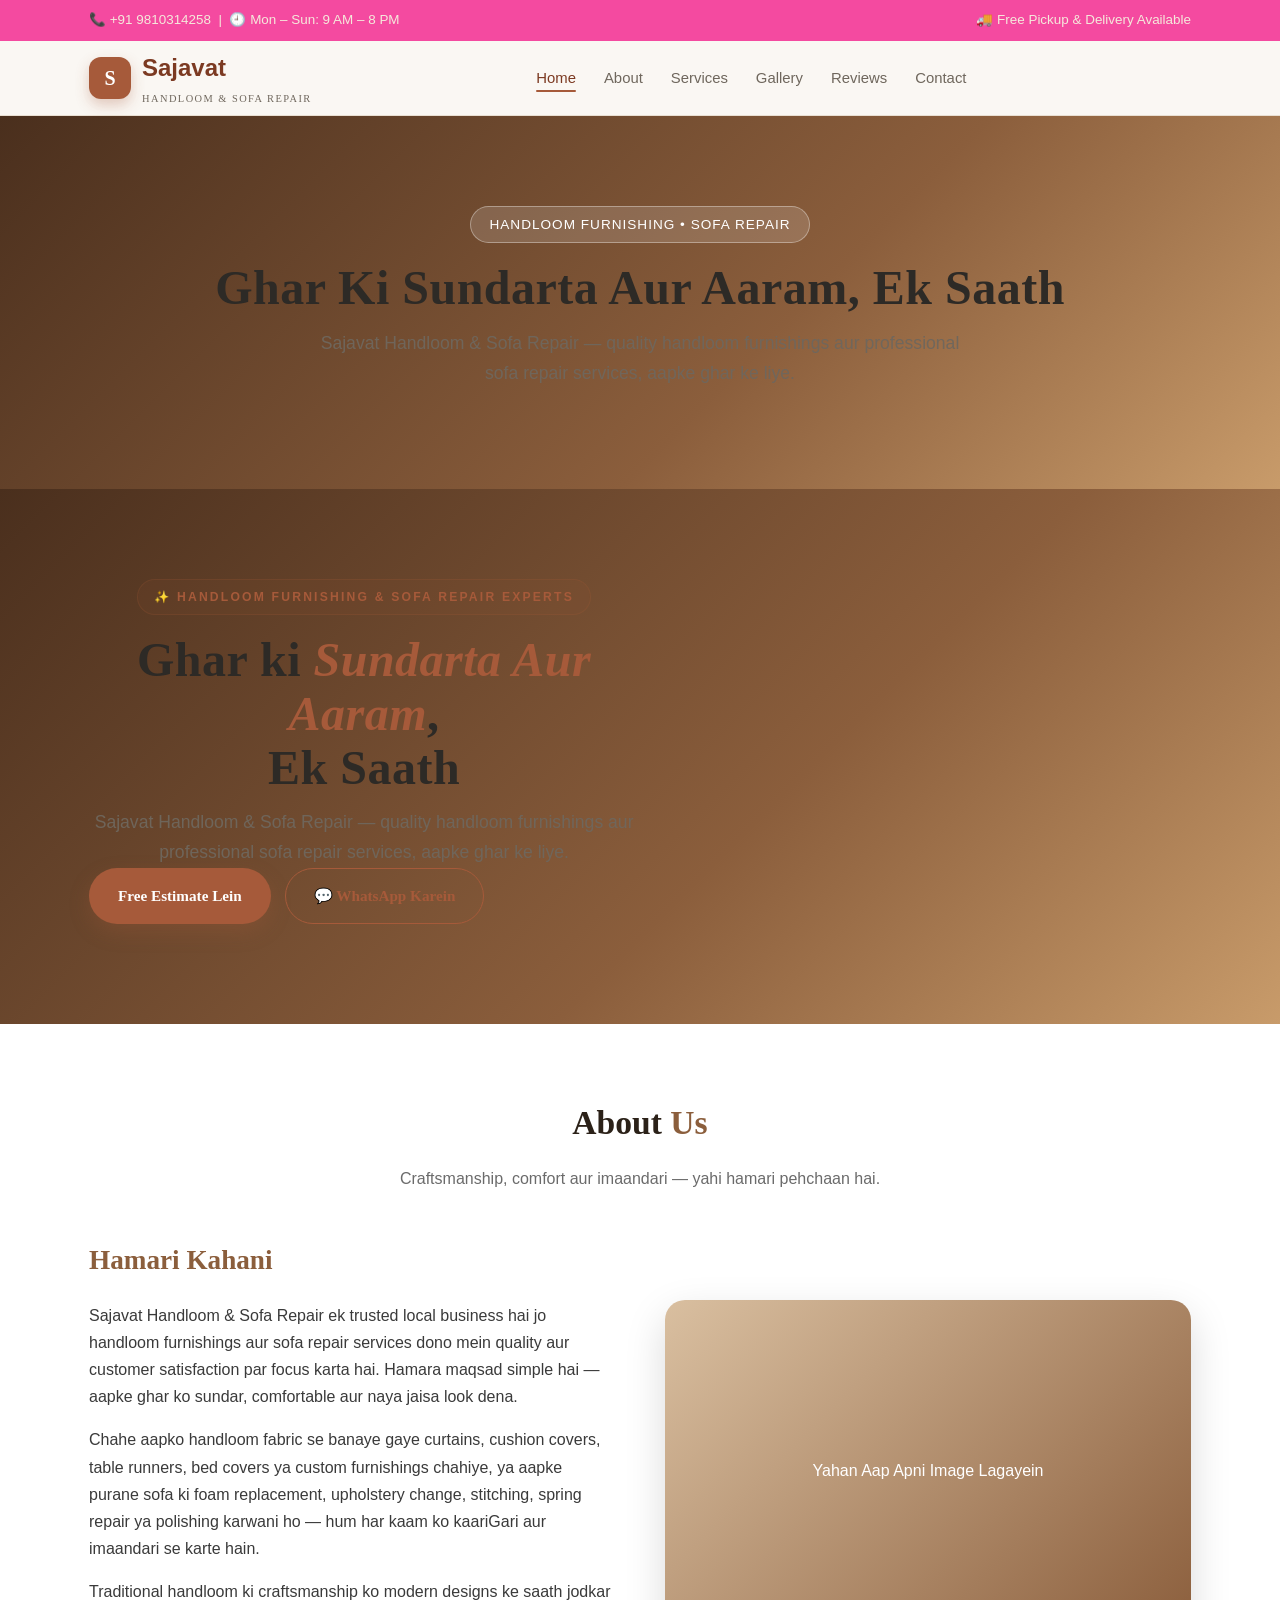
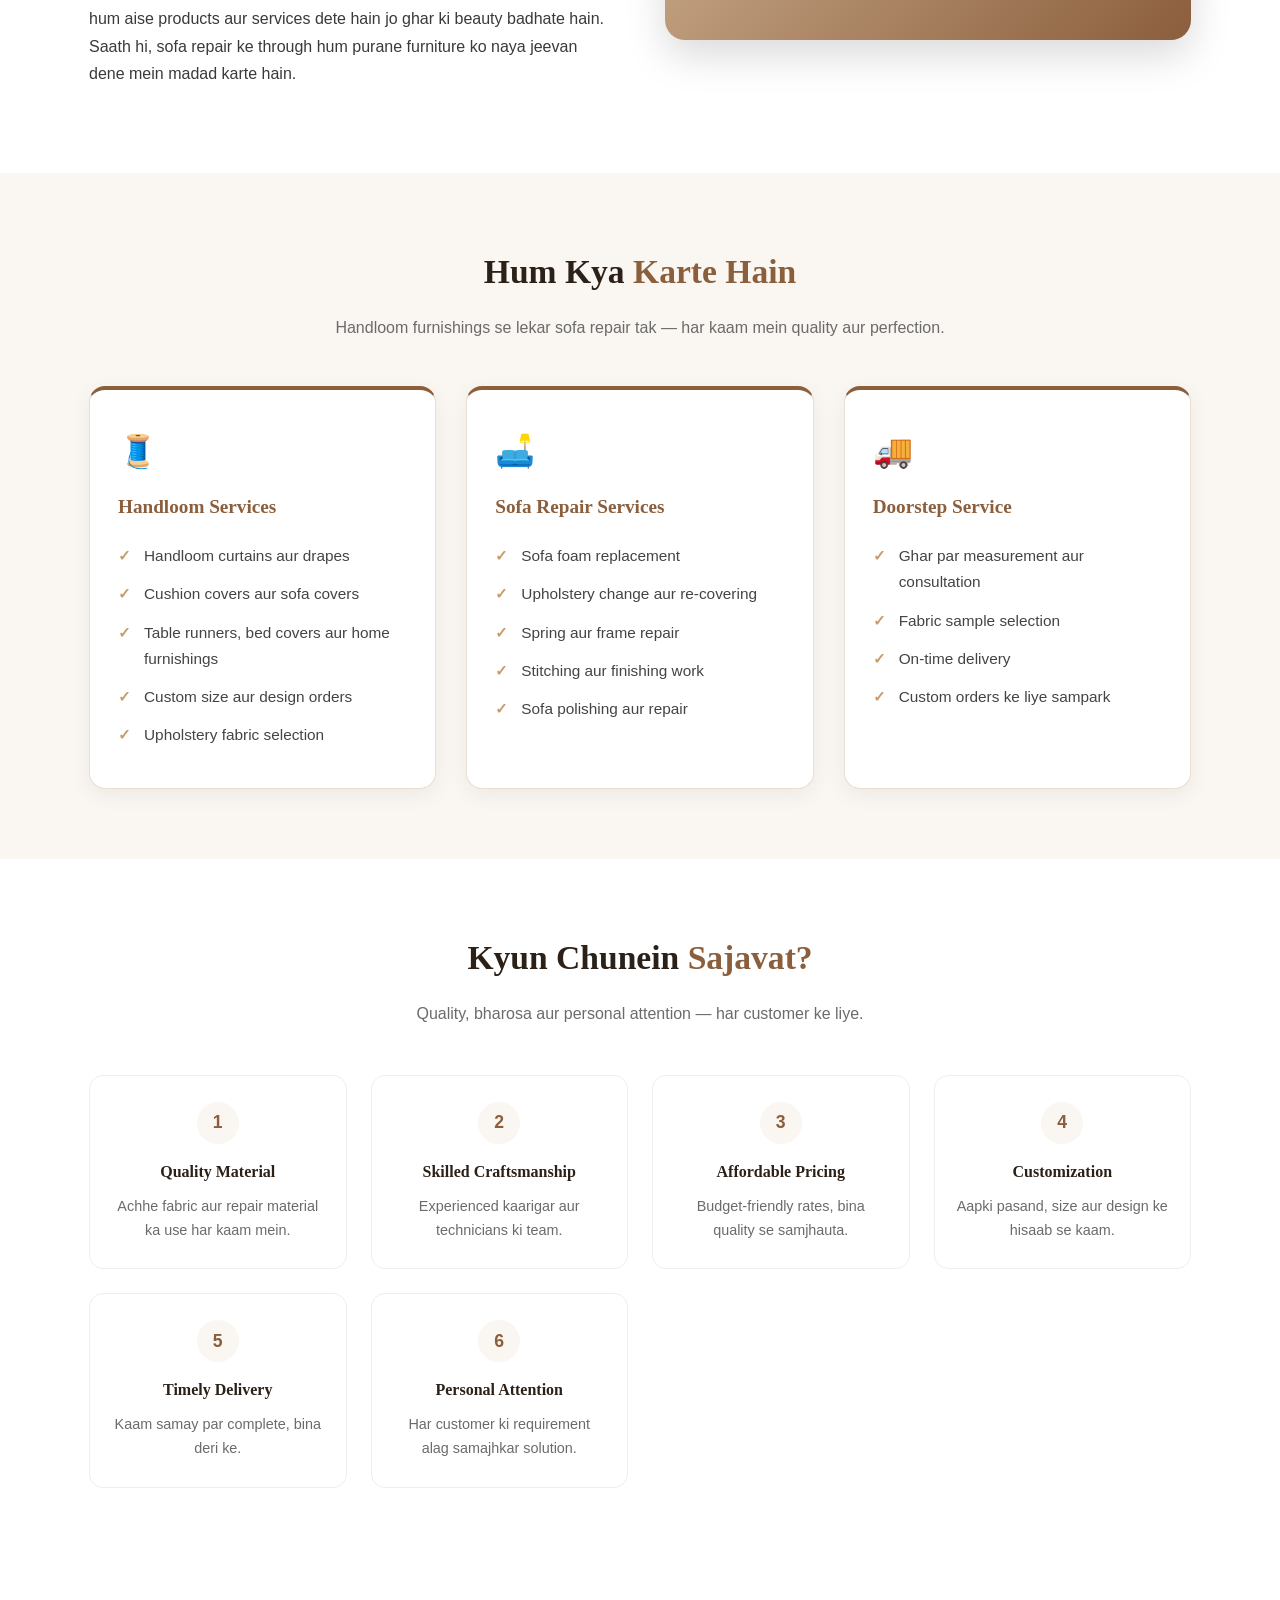
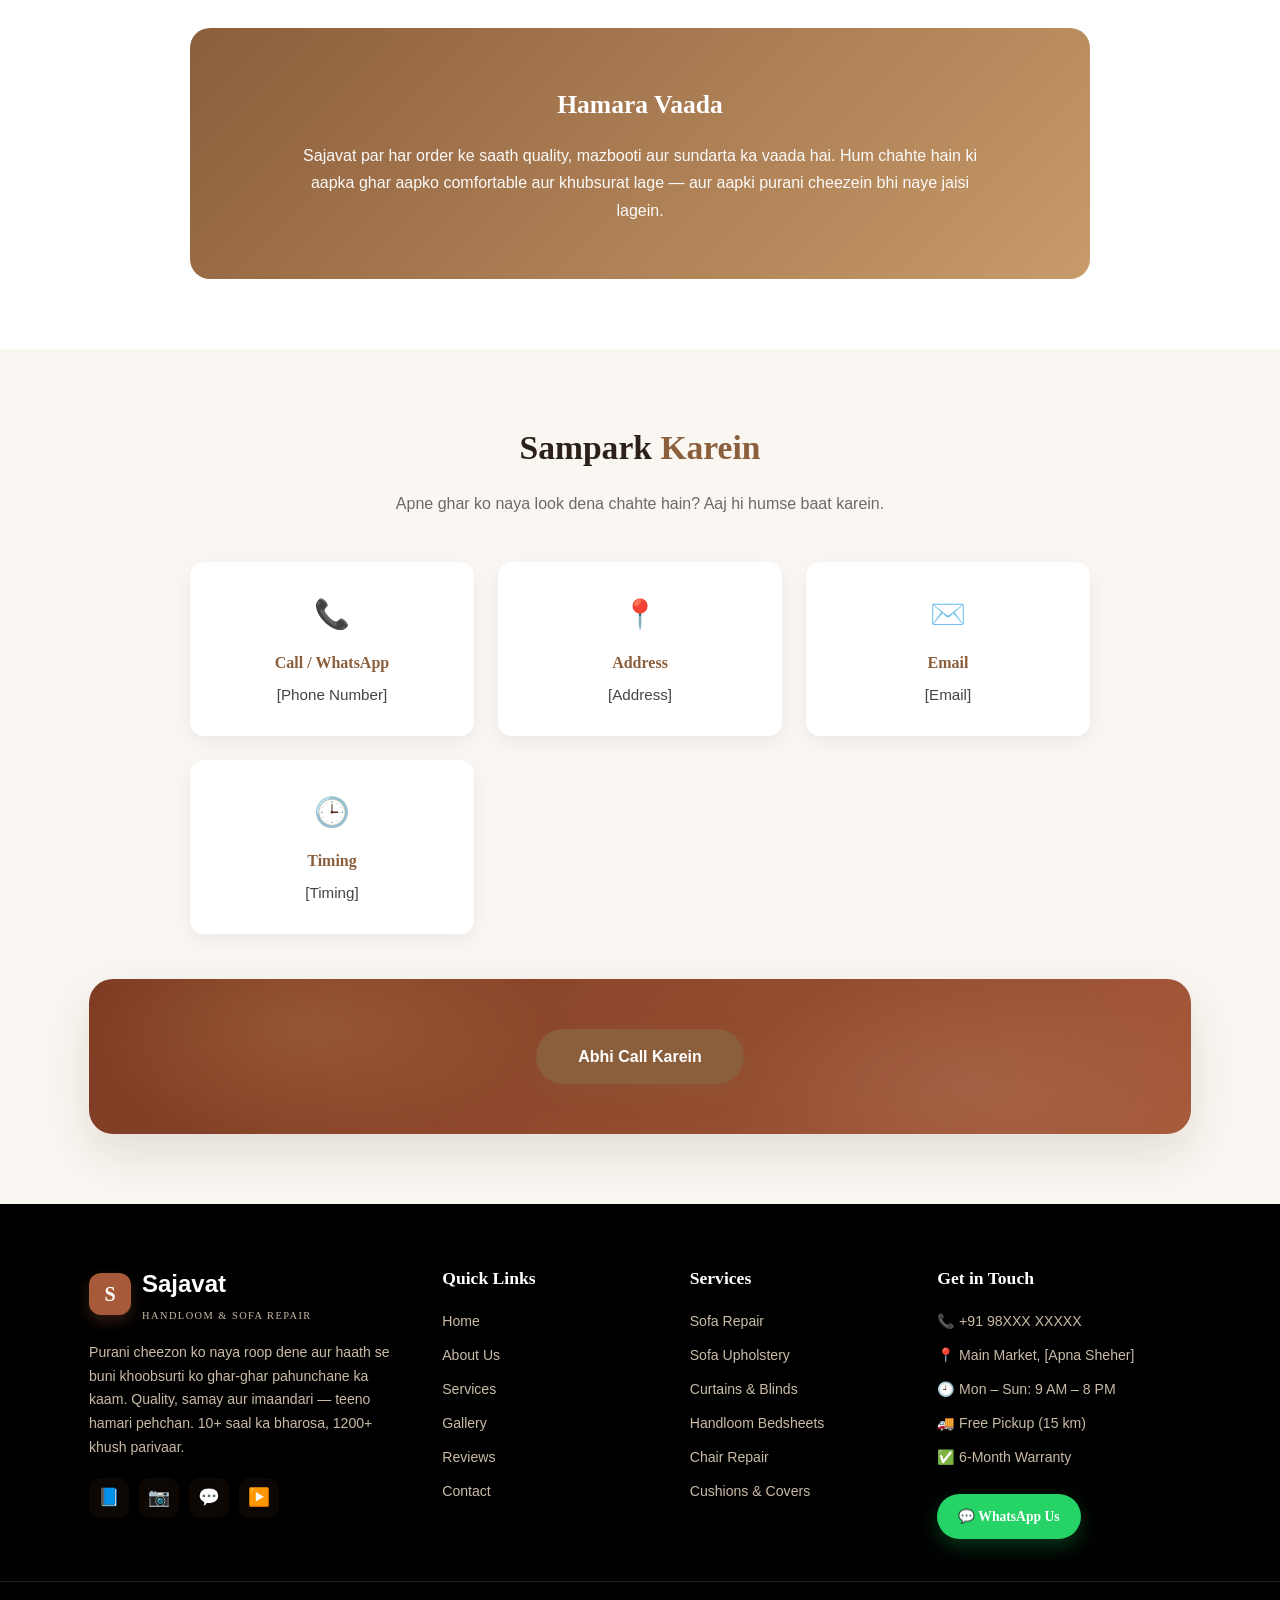
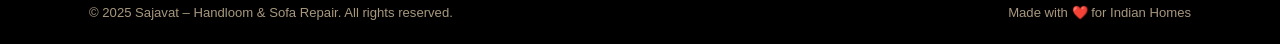
==== commit 2143cf77: "initial commit" ====
--- a/about.html
+++ b/about.html
@@ -292,7 +292,21 @@
   <p>Sajavat Handloom &amp; Sofa Repair — quality handloom furnishings aur professional sofa repair services, aapke ghar ke liye.</p>
 </section>
 
-
+<!-- Hero -->
+<section class="hero" id="home">
+  <div class="container">
+    <div>
+      <span class="eyebrow bg-light">✨ Handloom Furnishing &amp; Sofa Repair Experts</span>
+      <h1>Ghar ki <em>Sundarta Aur Aaram</em>,<br>Ek Saath</h1>
+      <p>Sajavat Handloom & Sofa Repair — quality handloom furnishings aur professional sofa repair services, aapke ghar ke liye.</p>
+      <div class="hero-cta">
+        <a href="#contact" class="btn btn-primary">Free Estimate Lein</a>
+        <a href="#" class="btn btn-ghost" onclick="return openWA('Hello Sajavat! Mujhe services ke bare me jankari chahiye.')">💬 WhatsApp Karein</a>
+      </div>
+    </div>
+    </div>
+  </div>
+</section>
 
 <!-- ================= ABOUT ================= -->
 <section id="about">
@@ -522,9 +536,10 @@
     </div>
   </div>
 </footer>
-<script>
+<script src="assets/js/index.js">
   document.getElementById("year").textContent = new Date().getFullYear();
 </script>
+<script src="assets/js/Gallery.js"></script>
 
 </body>
 </html>
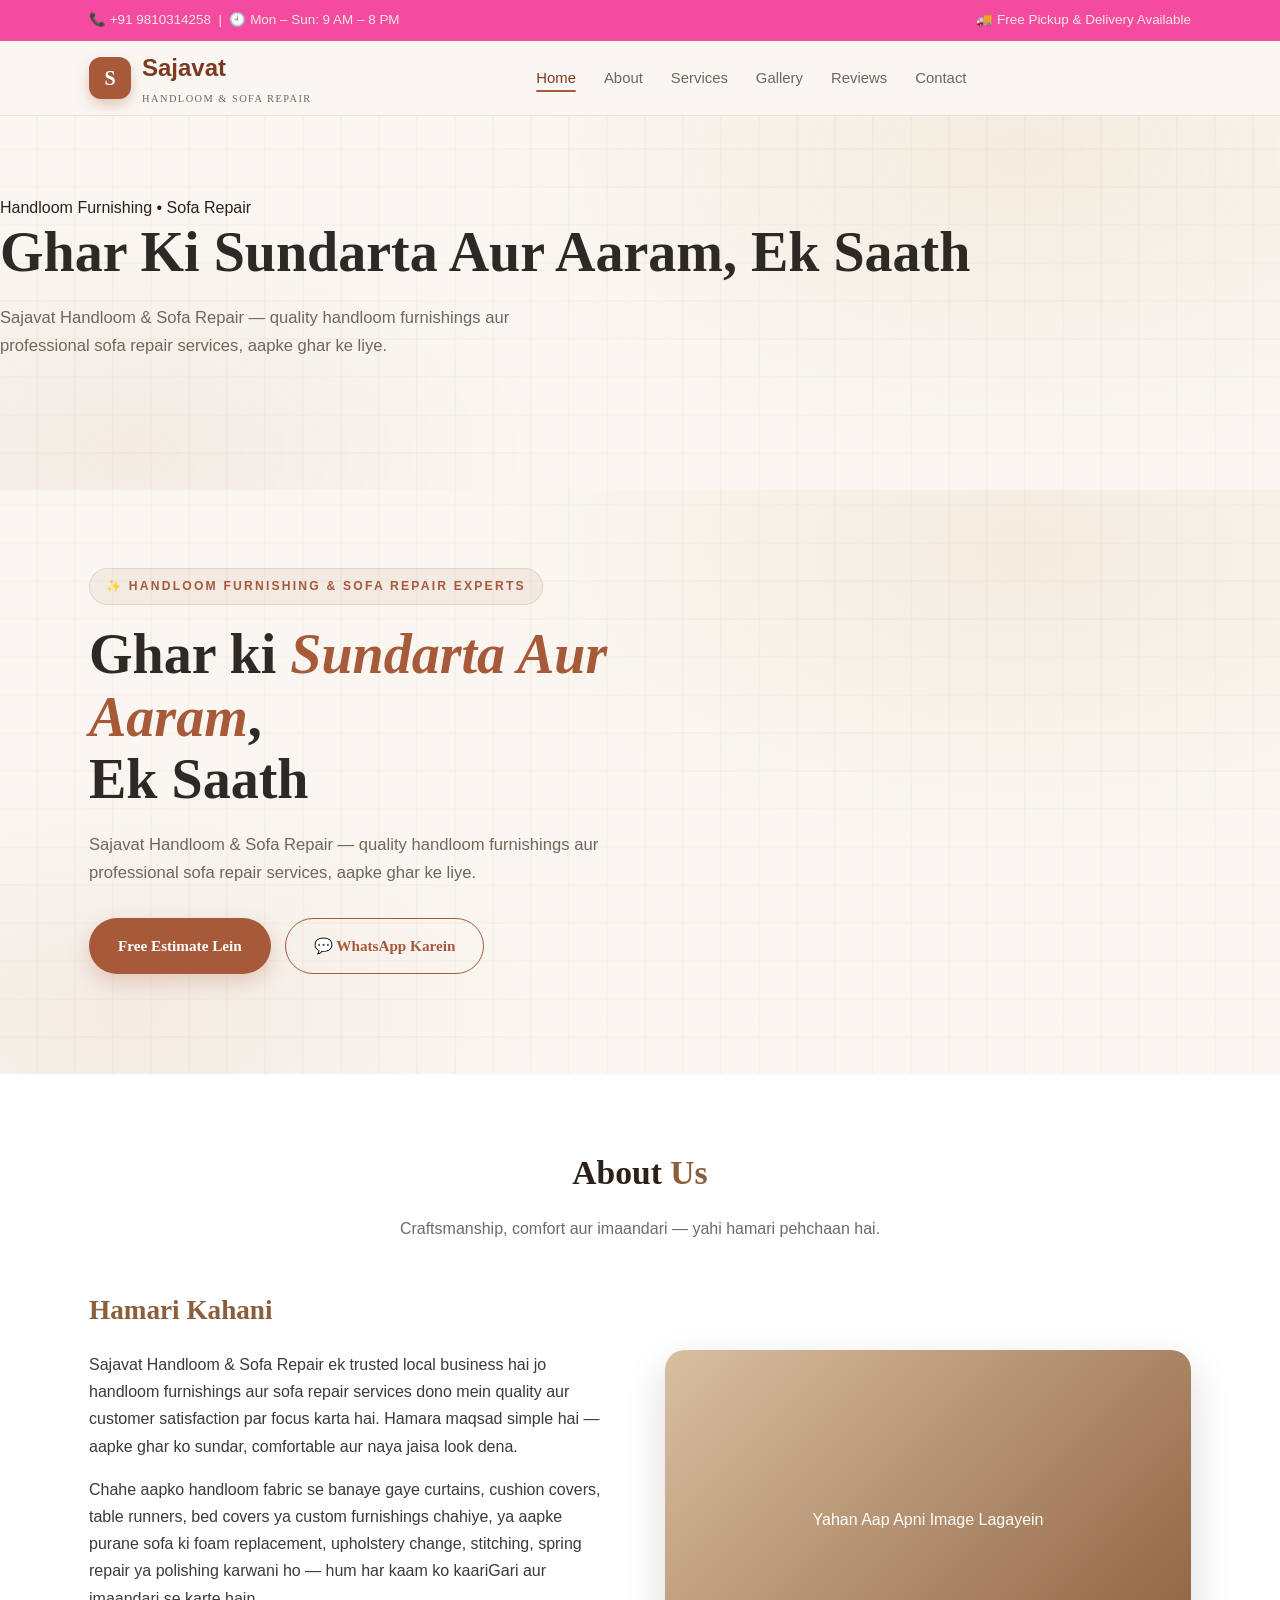
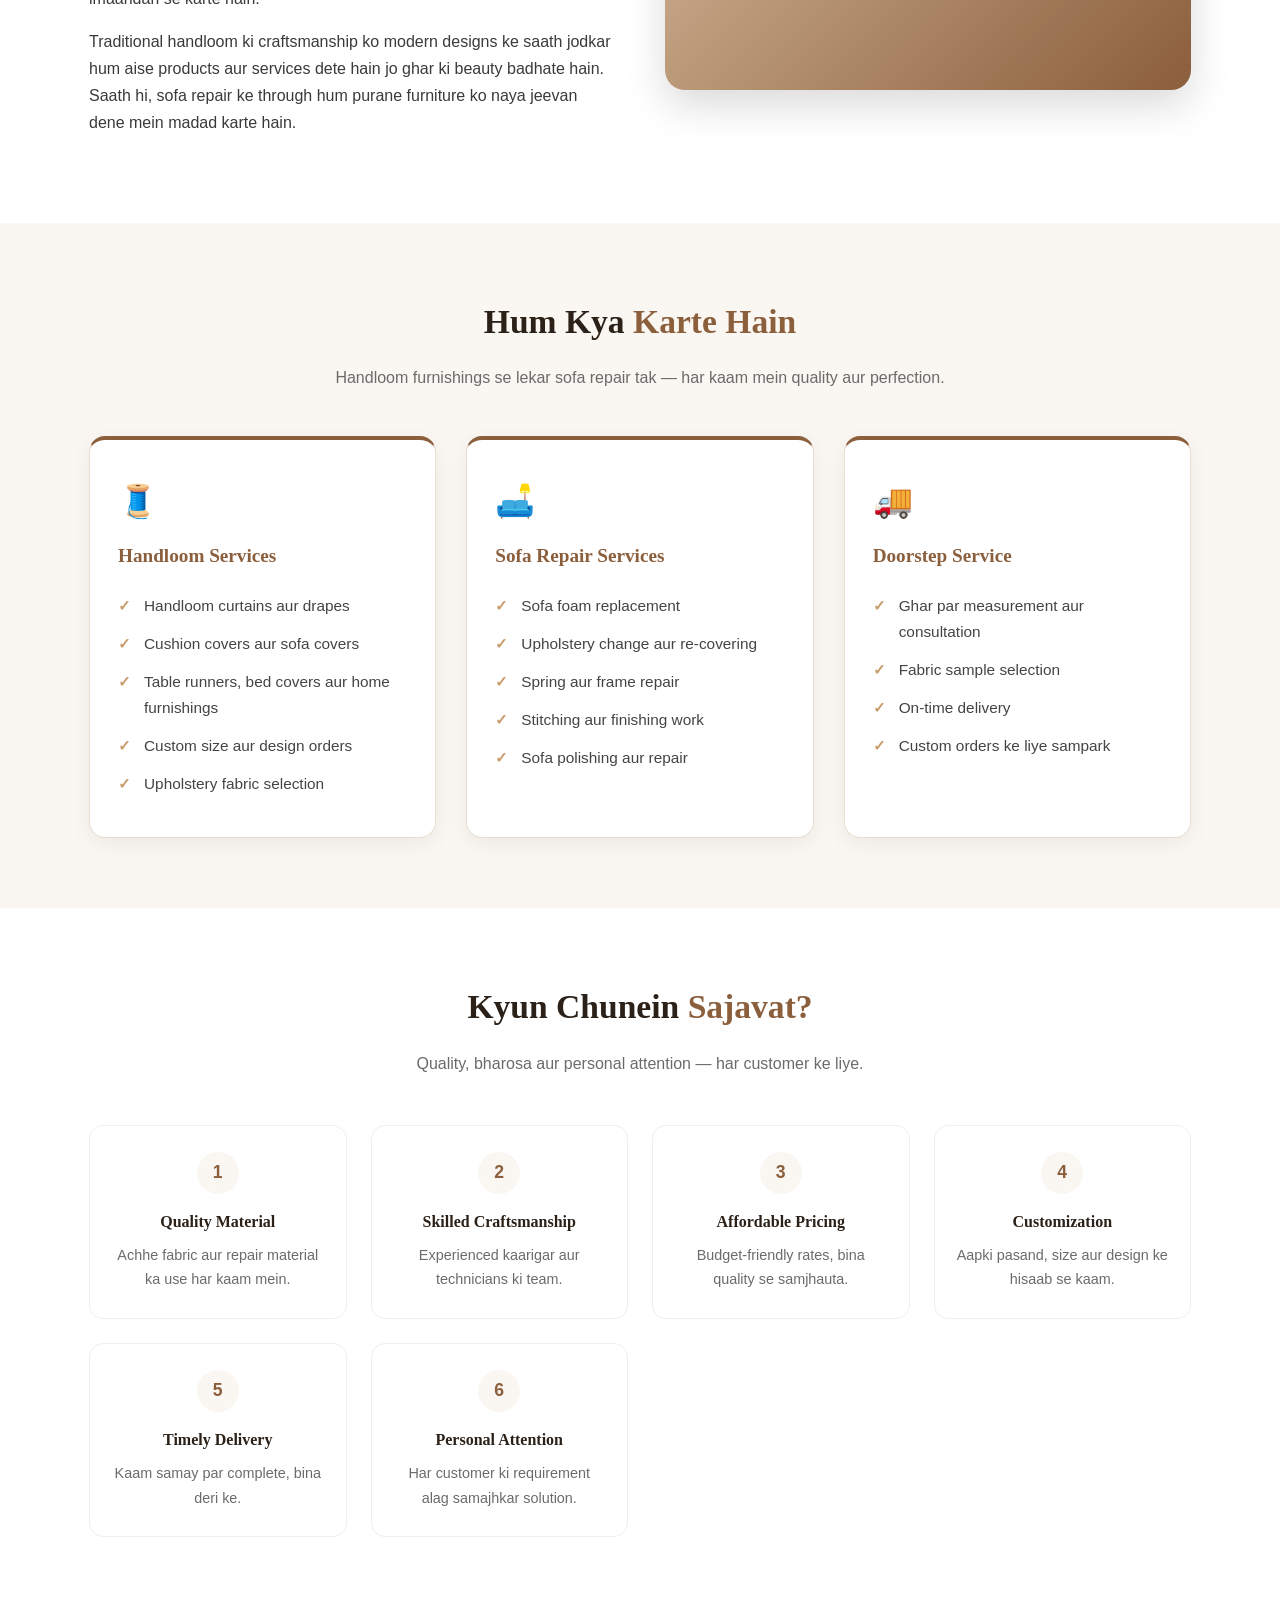
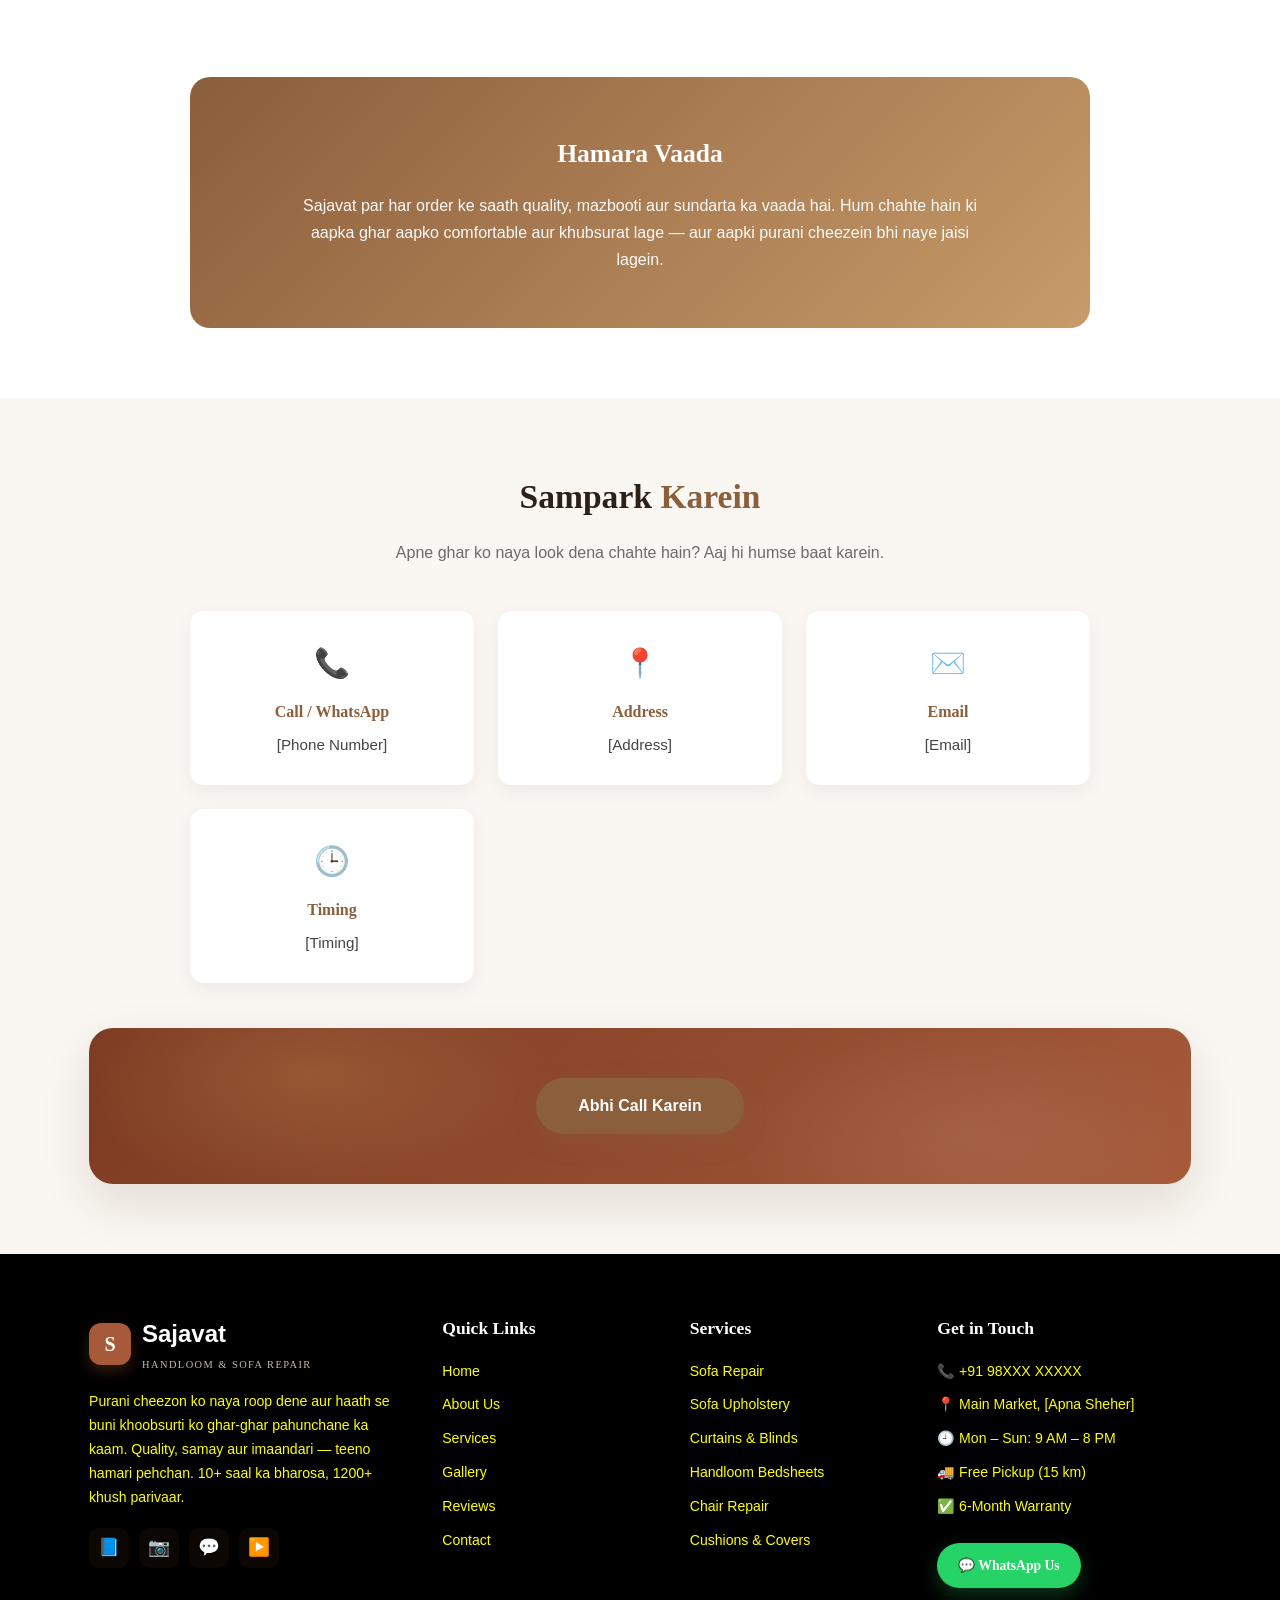
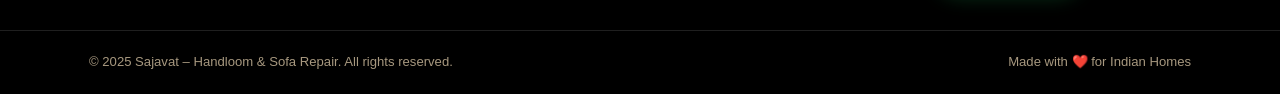
==== commit 70cca61c: "initial commit" ====
--- a/about.html
+++ b/about.html
@@ -35,37 +35,8 @@
   /* ---------- NAVBAR ---------- */
 
 
-  /* ---------- HERO ---------- */
-  .hero {
-    background: linear-gradient(135deg, #4a2f1d 0%, #8B5E3C 60%, #C89B6A 100%);
-    color: #fff;
-    text-align: center;
-    padding: 90px 24px 100px;
-  }
-  .hero h1 {
-    font-size: clamp(1.9rem, 5vw, 3rem);
-    font-weight: 800;
-    margin-bottom: 14px;
-    letter-spacing: .5px;
-  }
-  .hero p {
-    max-width: 640px;
-    margin: auto;
-    font-size: 1.1rem;
-    opacity: .95;
-  }
-  .hero .tagline {
-    display: inline-block;
-    background: rgba(255,255,255,0.15);
-    border: 1px solid rgba(255,255,255,0.35);
-    padding: 6px 18px;
-    border-radius: 30px;
-    font-size: .85rem;
-    letter-spacing: 1px;
-    margin-bottom: 18px;
-    text-transform: uppercase;
-  }
-
+  
+ 
   /* ---------- SECTION WRAPPER ---------- */
   section { padding: 70px 24px; }
   .container { max-width: 1150px; margin: auto; }
--- a/assets/css/style.css
+++ b/assets/css/style.css
@@ -420,9 +420,12 @@
 }
 footer p,footer li{
   font-size:.88rem;
-  color:#C9BBA6}
+  color:yellow}
 footer li{
   margin-bottom:10px
+}
+footer li a{
+color:yellow;
 }
 footer a:hover{
   color:#fff
@@ -565,7 +568,7 @@
   }
   .nav-links.open{display:flex}
   .nav-links li{width:100%;text-align:center}
-  .nav-links a{display:block;padding:14px;border-radius:0}
+  .nav-links a{display:block;padding:14px;border-radius:0;}
   .nav-links a.active::after{display:none}
   .hamburger{display:block}
   .topbar .container{justify-content:center}
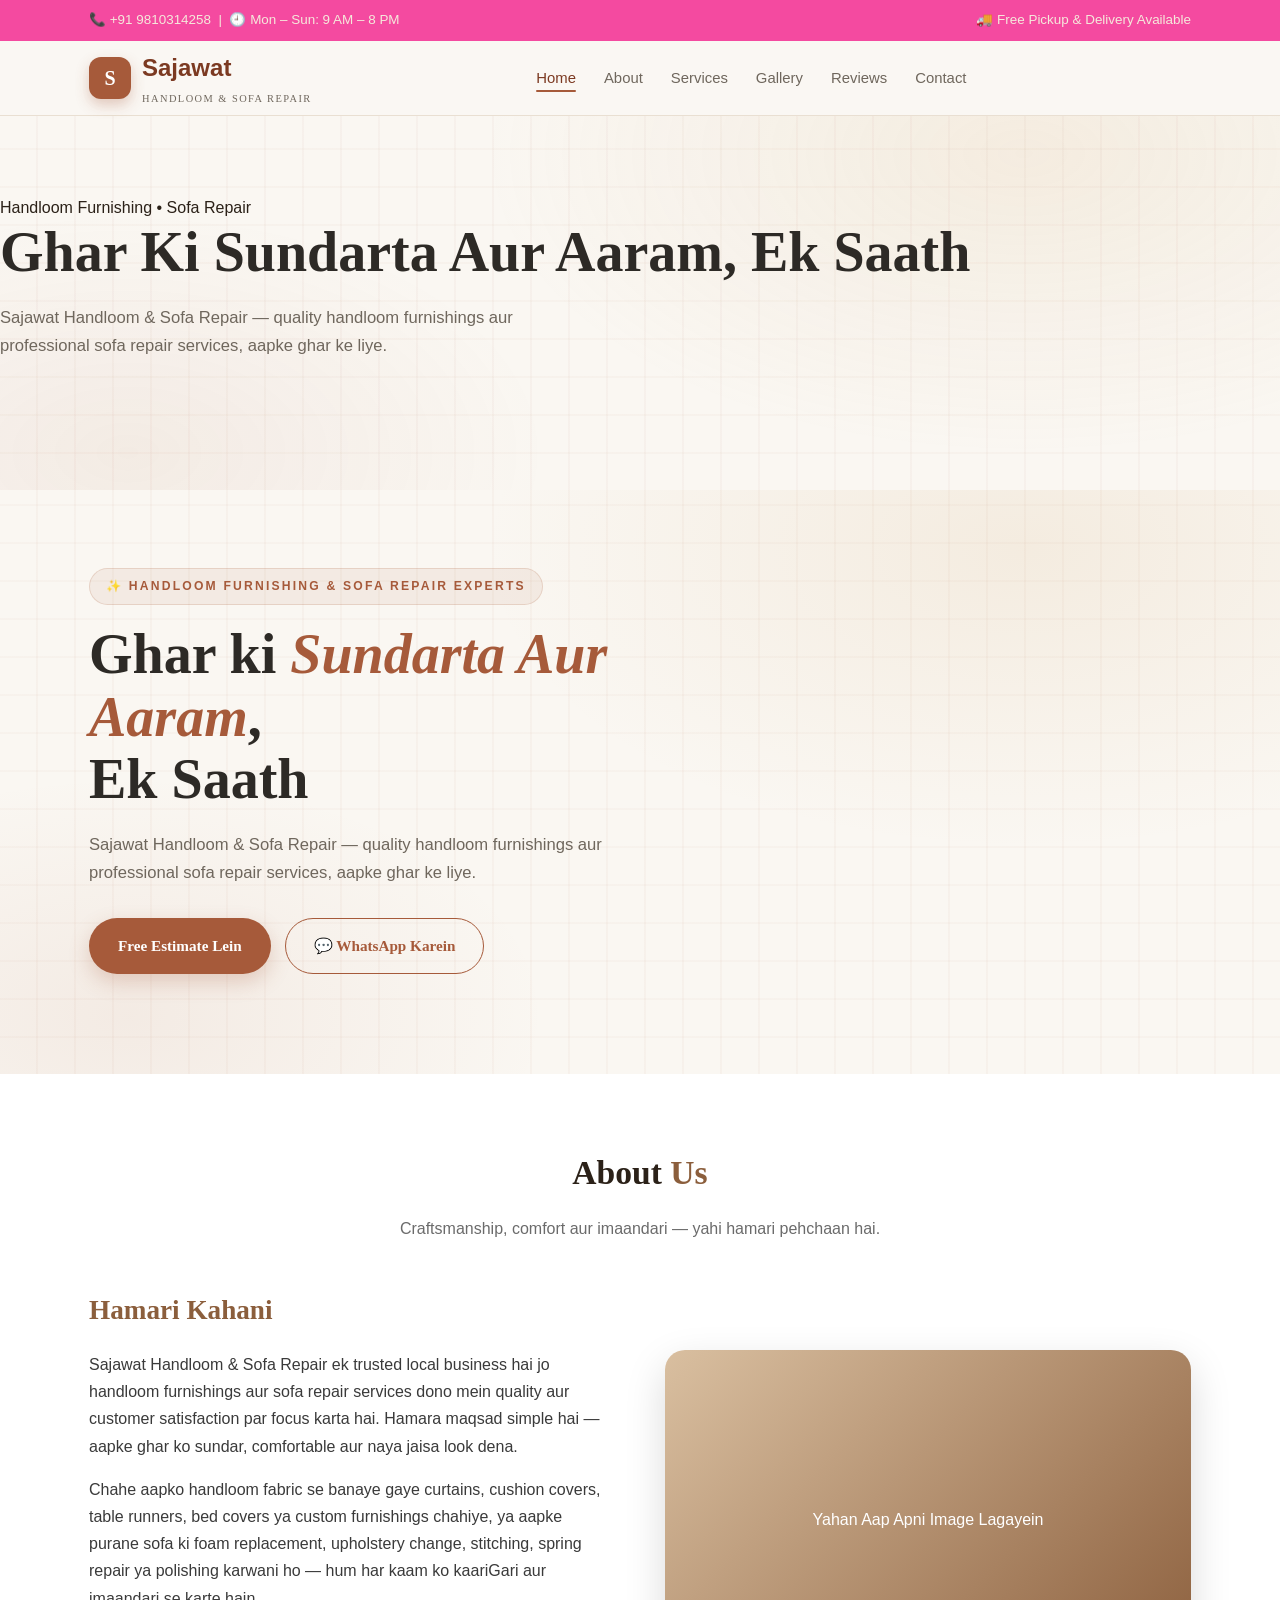
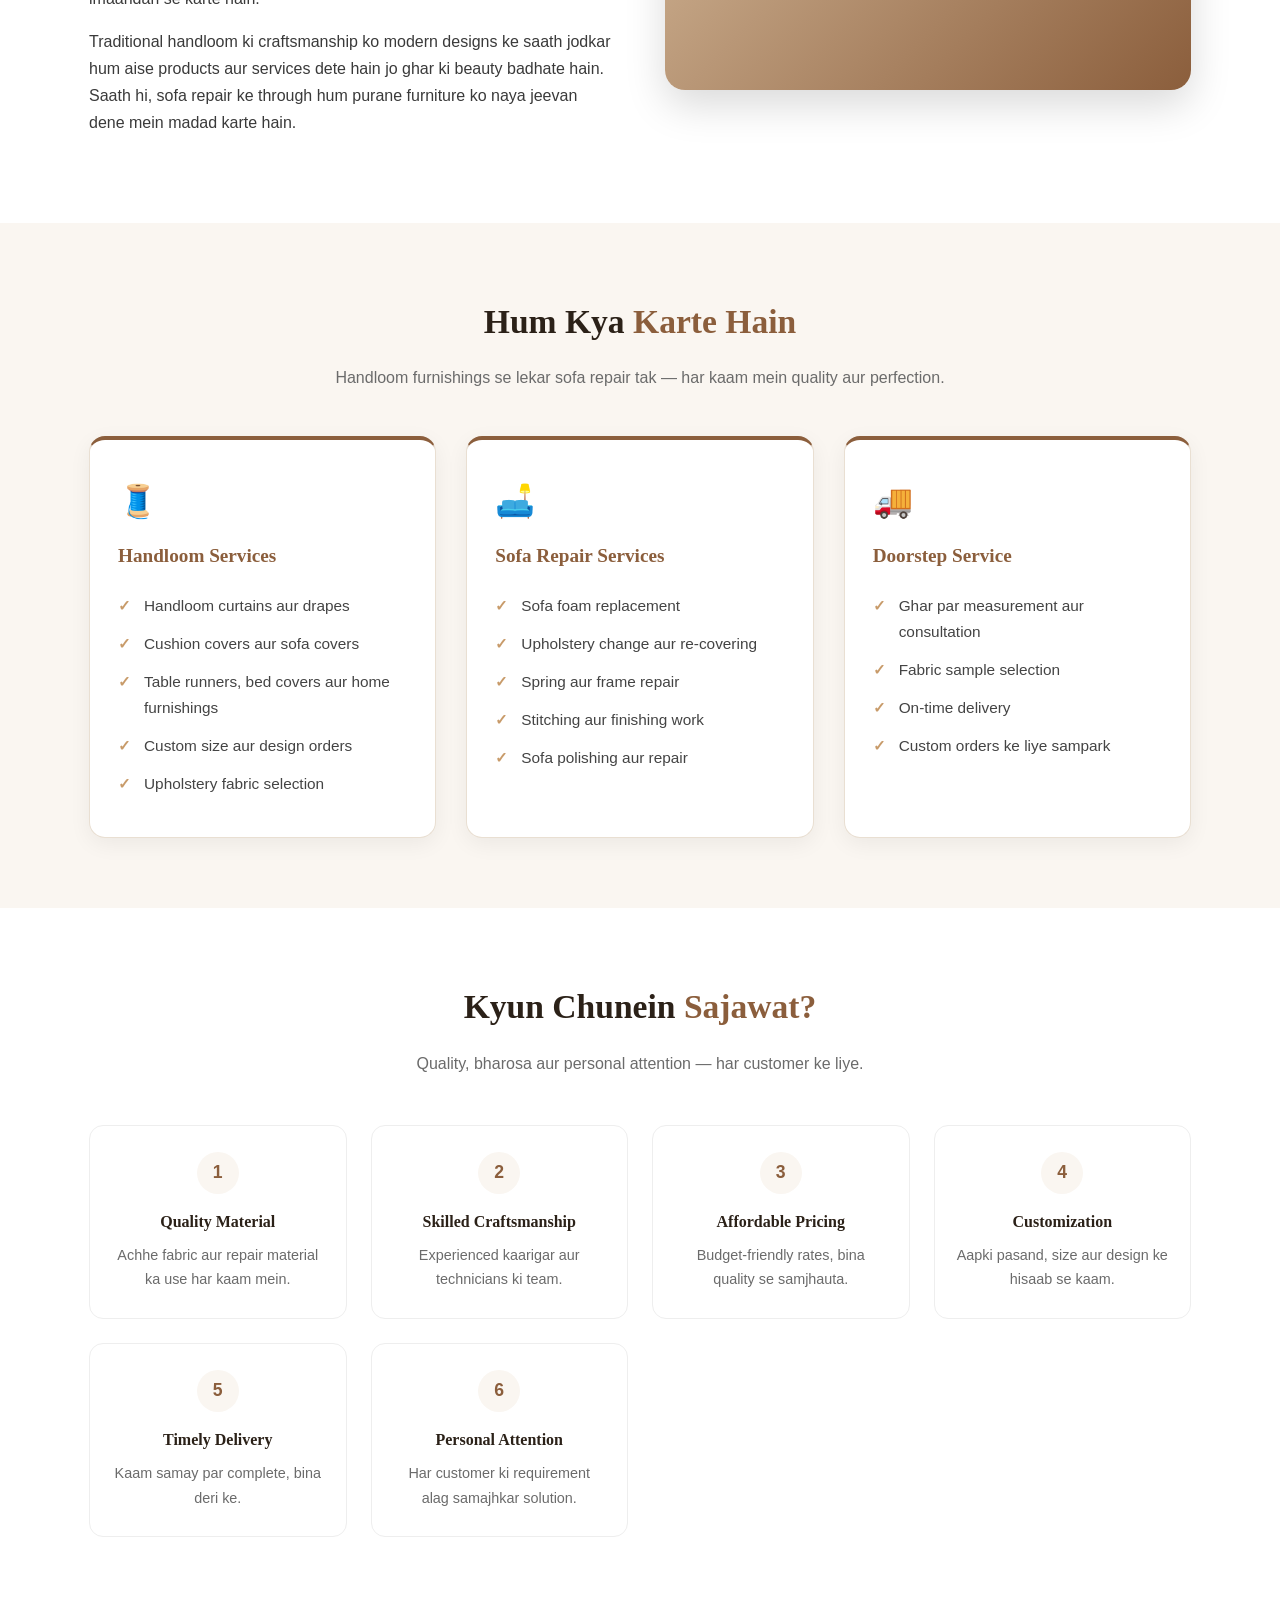
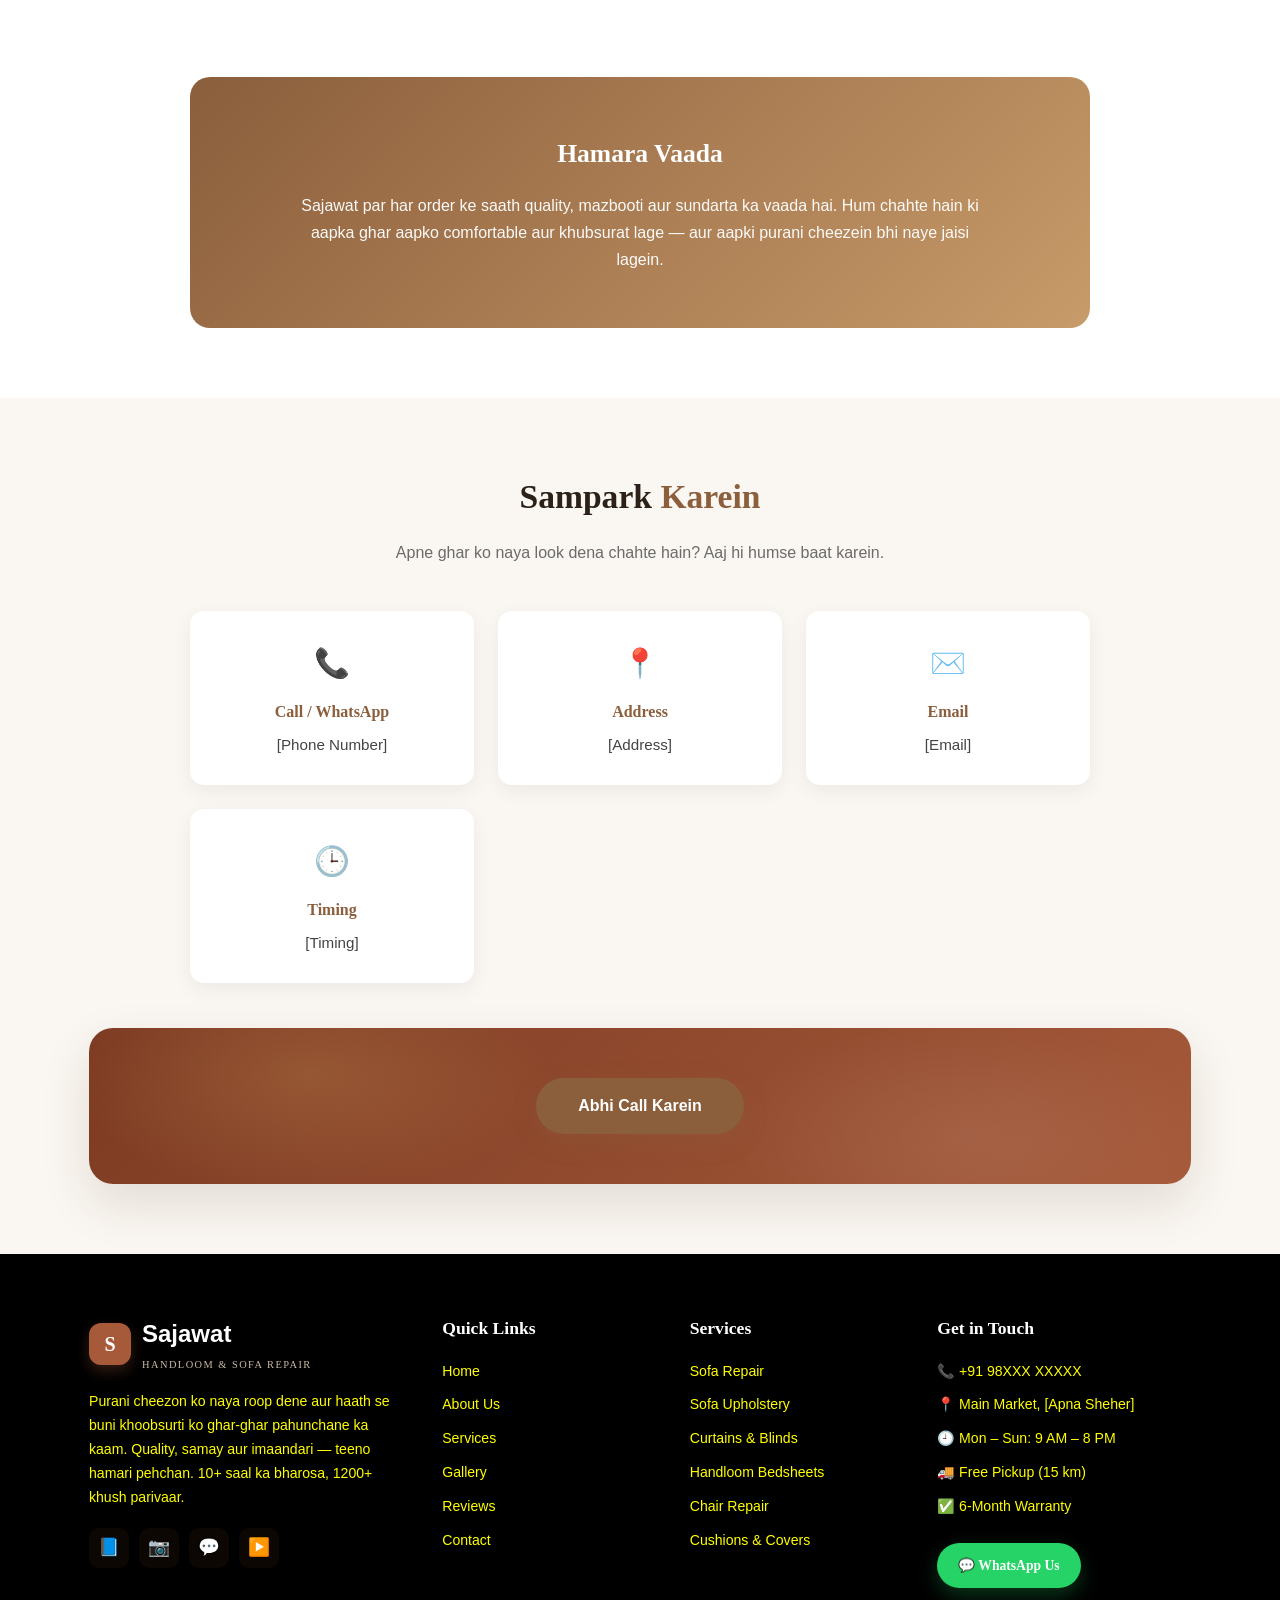
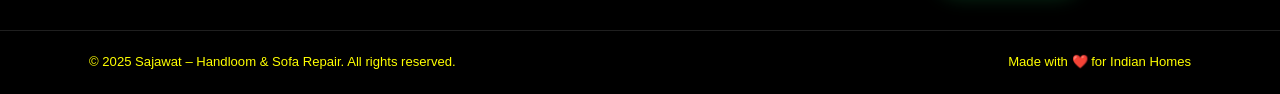
==== commit 398536fb: "initial commit" ====
--- a/about.html
+++ b/about.html
@@ -3,8 +3,8 @@
 <head>
 <meta charset="UTF-8">
 <meta name="viewport" content="width=device-width, initial-scale=1.0">
-<title>About Us | Sajavat Handloom & Sofa Repair</title>
-<meta name="description" content="Sajavat Handloom & Sofa Repair offers quality handloom furnishings and professional sofa repair services. Custom curtains, cushion covers, sofa foam replacement, upholstery and more.">
+<title>About Us | Sajawat Handloom & Sofa Repair</title>
+<meta name="description" content="Sajawat Handloom & Sofa Repair offers quality handloom furnishings and professional sofa repair services. Custom curtains, cushion covers, sofa foam replacement, upholstery and more.">
 <link rel="stylesheet" href="assets/css/style.css">
 <style>
   /* ---------- RESET & BASE ---------- */
@@ -240,7 +240,7 @@
   <div class="container">
     <a href="index.html" class="logo">
       <span class="mark">S</span>
-      <span>Sajavat<small>HANDLOOM &amp; SOFA REPAIR</small></span>
+      <span>Sajawat<small>HANDLOOM &amp; SOFA REPAIR</small></span>
     </a>
     <ul class="nav-links" id="navLinks">
       <li><a href="index.html" class="active">Home</a></li>
@@ -260,7 +260,7 @@
 <section class="hero">
   <span class="tagline">Handloom Furnishing • Sofa Repair</span>
   <h1>Ghar Ki Sundarta Aur Aaram, Ek Saath</h1>
-  <p>Sajavat Handloom &amp; Sofa Repair — quality handloom furnishings aur professional sofa repair services, aapke ghar ke liye.</p>
+  <p>Sajawat Handloom &amp; Sofa Repair — quality handloom furnishings aur professional sofa repair services, aapke ghar ke liye.</p>
 </section>
 
 <!-- Hero -->
@@ -269,10 +269,10 @@
     <div>
       <span class="eyebrow bg-light">✨ Handloom Furnishing &amp; Sofa Repair Experts</span>
       <h1>Ghar ki <em>Sundarta Aur Aaram</em>,<br>Ek Saath</h1>
-      <p>Sajavat Handloom & Sofa Repair — quality handloom furnishings aur professional sofa repair services, aapke ghar ke liye.</p>
+      <p>Sajawat Handloom & Sofa Repair — quality handloom furnishings aur professional sofa repair services, aapke ghar ke liye.</p>
       <div class="hero-cta">
         <a href="#contact" class="btn btn-primary">Free Estimate Lein</a>
-        <a href="#" class="btn btn-ghost" onclick="return openWA('Hello Sajavat! Mujhe services ke bare me jankari chahiye.')">💬 WhatsApp Karein</a>
+        <a href="#" class="btn btn-ghost" onclick="return openWA('Hello Sajawat! Mujhe services ke bare me jankari chahiye.')">💬 WhatsApp Karein</a>
       </div>
     </div>
     </div>
@@ -289,7 +289,7 @@
       <div class="about-text">
         <h2>Hamari Kahani</h2>
         <p>
-          Sajavat Handloom &amp; Sofa Repair ek trusted local business hai jo handloom furnishings
+          Sajawat Handloom &amp; Sofa Repair ek trusted local business hai jo handloom furnishings
           aur sofa repair services dono mein quality aur customer satisfaction par focus karta hai.
           Hamara maqsad simple hai — aapke ghar ko sundar, comfortable aur naya jaisa look dena.
         </p>
@@ -306,7 +306,7 @@
         </p>
       </div>
       <div class="about-image">
-        <!-- Yahan apni image lagayein: <img src="https://im.whatshot.in/img/2020/Nov/10-1604376127.jpg" alt="Sajavat Handloom & Sofa Repair"> -->
+        <!-- Yahan apni image lagayein: <img src="https://im.whatshot.in/img/2020/Nov/10-1604376127.jpg" alt="Sajawat Handloom & Sofa Repair"> -->
         Yahan Aap Apni Image Lagayein
       </div>
     </div>
@@ -364,7 +364,7 @@
 <!-- ================= WHY CHOOSE US ================= -->
 <section id="why">
   <div class="container">
-    <h2 class="section-title">Kyun Chunein <span>Sajavat?</span></h2>
+    <h2 class="section-title">Kyun Chunein <span>Sajawat?</span></h2>
     <p class="section-sub">Quality, bharosa aur personal attention — har customer ke liye.</p>
 
     <div class="why-grid">
@@ -407,7 +407,7 @@
   <div class="promise">
     <h2>Hamara Vaada</h2>
     <p>
-      Sajavat par har order ke saath quality, mazbooti aur sundarta ka vaada hai.
+      Sajawat par har order ke saath quality, mazbooti aur sundarta ka vaada hai.
       Hum chahte hain ki aapka ghar aapko comfortable aur khubsurat lage —
       aur aapki purani cheezein bhi naye jaisi lagein.
     </p>
@@ -455,7 +455,7 @@
   <div class="container">
     <div class="f-grid">
       <div>
-        <div class="logo" style="color:#fff;margin-bottom:16px"><span class="mark">S</span><span>Sajavat<small style="color:#C9BBA6">HANDLOOM &amp; SOFA REPAIR</small></span></div>
+        <div class="logo" style="color:#fff;margin-bottom:16px"><span class="mark">S</span><span>Sajawat<small style="color:#C9BBA6">HANDLOOM &amp; SOFA REPAIR</small></span></div>
         <p>Purani cheezon ko naya roop dene aur haath se buni khoobsurti ko ghar-ghar pahunchane ka kaam.
            Quality, samay aur imaandari — teeno hamari pehchan. 10+ saal ka bharosa, 1200+ khush parivaar.</p>
         <div class="social-row" style="margin-top:18px">
@@ -496,13 +496,13 @@
           <li>🚚 Free Pickup (15 km)</li>
           <li>✅ 6-Month Warranty</li>
         </ul>
-        <a href="#" class="btn btn-wa btn-sm" style="margin-top:14px" onclick="return openWA('Hello Sajavat!')">💬 WhatsApp Us</a>
+        <a href="#" class="btn btn-wa btn-sm" style="margin-top:14px" onclick="return openWA('Hello Sajawat!')">💬 WhatsApp Us</a>
       </div>
     </div>
   </div>
   <div class="f-bottom">
     <div class="container">
-      <span>© 2025 Sajavat – Handloom &amp; Sofa Repair. All rights reserved.</span>
+      <span>© 2025 Sajawat – Handloom &amp; Sofa Repair. All rights reserved.</span>
       <span>Made with ❤️ for Indian Homes</span>
     </div>
   </div>
--- a/assets/css/style.css
+++ b/assets/css/style.css
@@ -435,7 +435,7 @@
   padding:20px 0;
   font-size:.82rem;
   text-align:center;
-  color:#A7987F
+  color:yellow;
 }
 .f-bottom .container{
   display:flex;
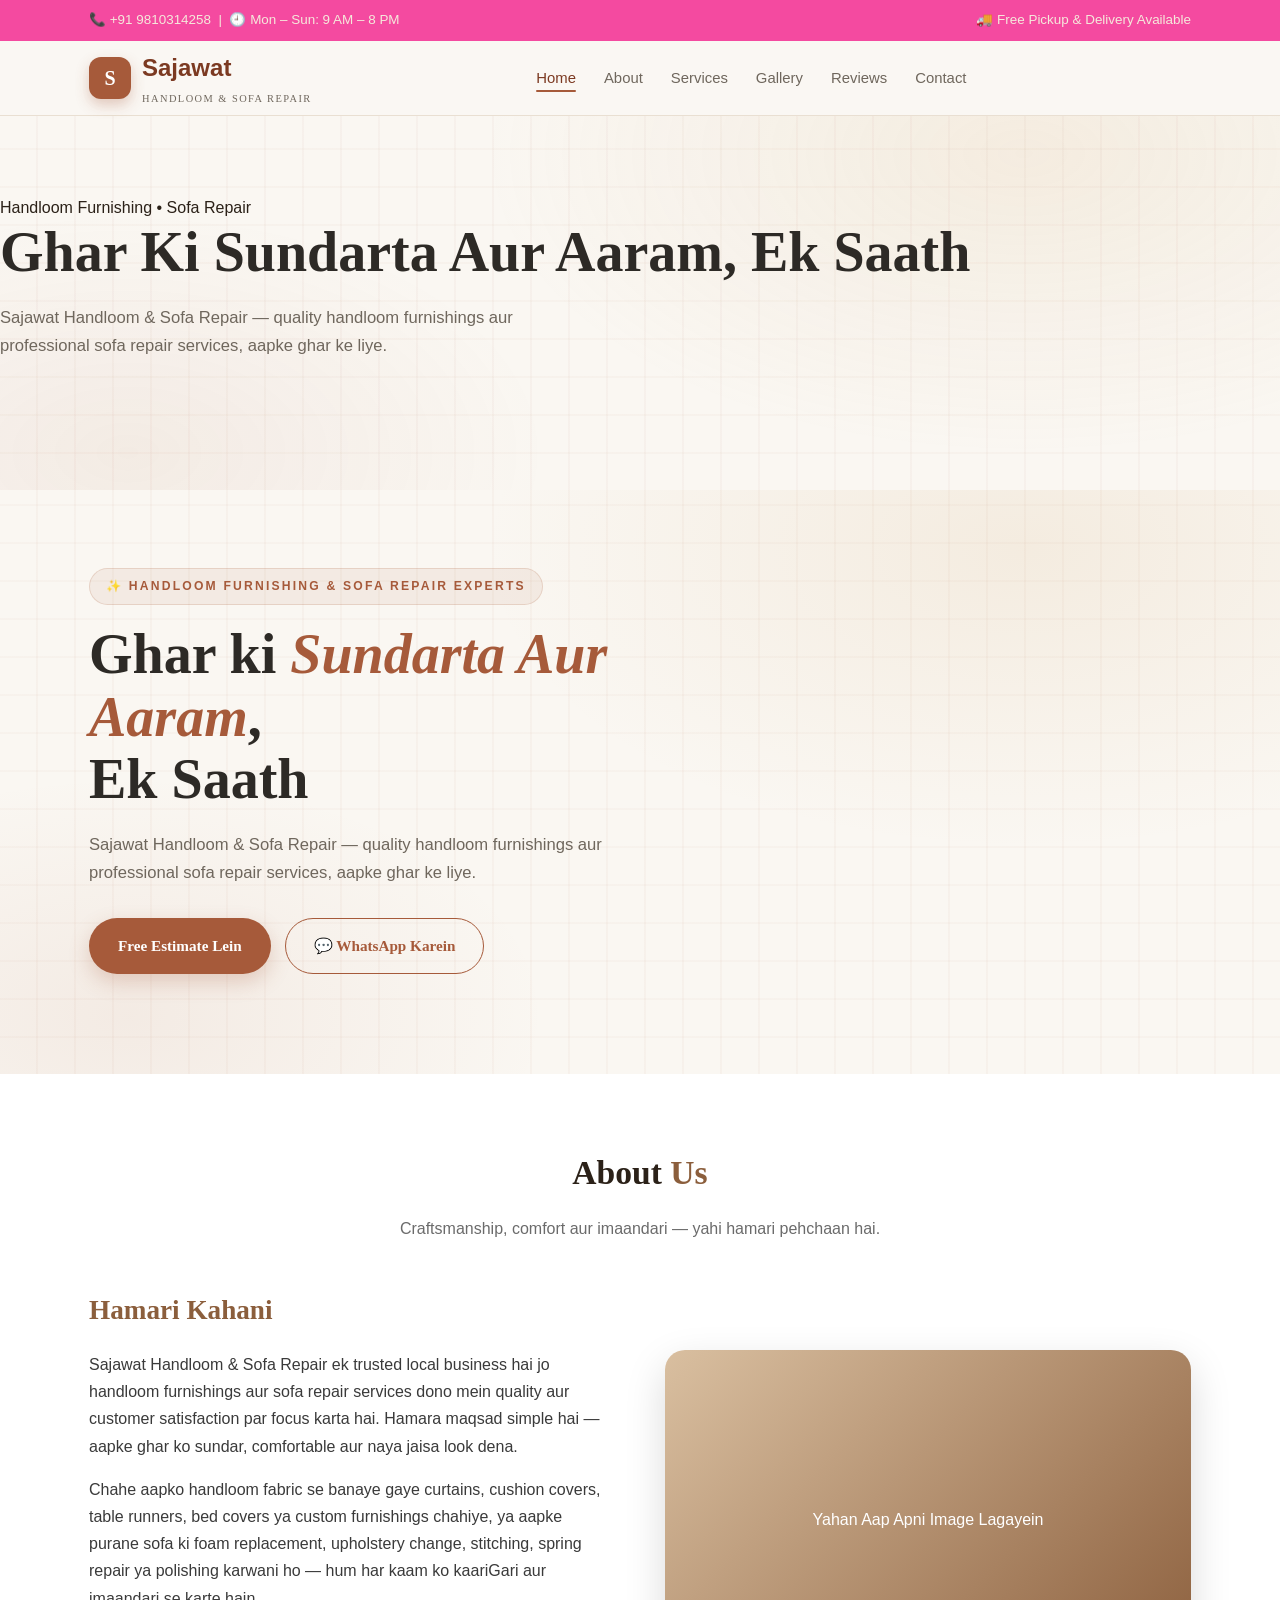
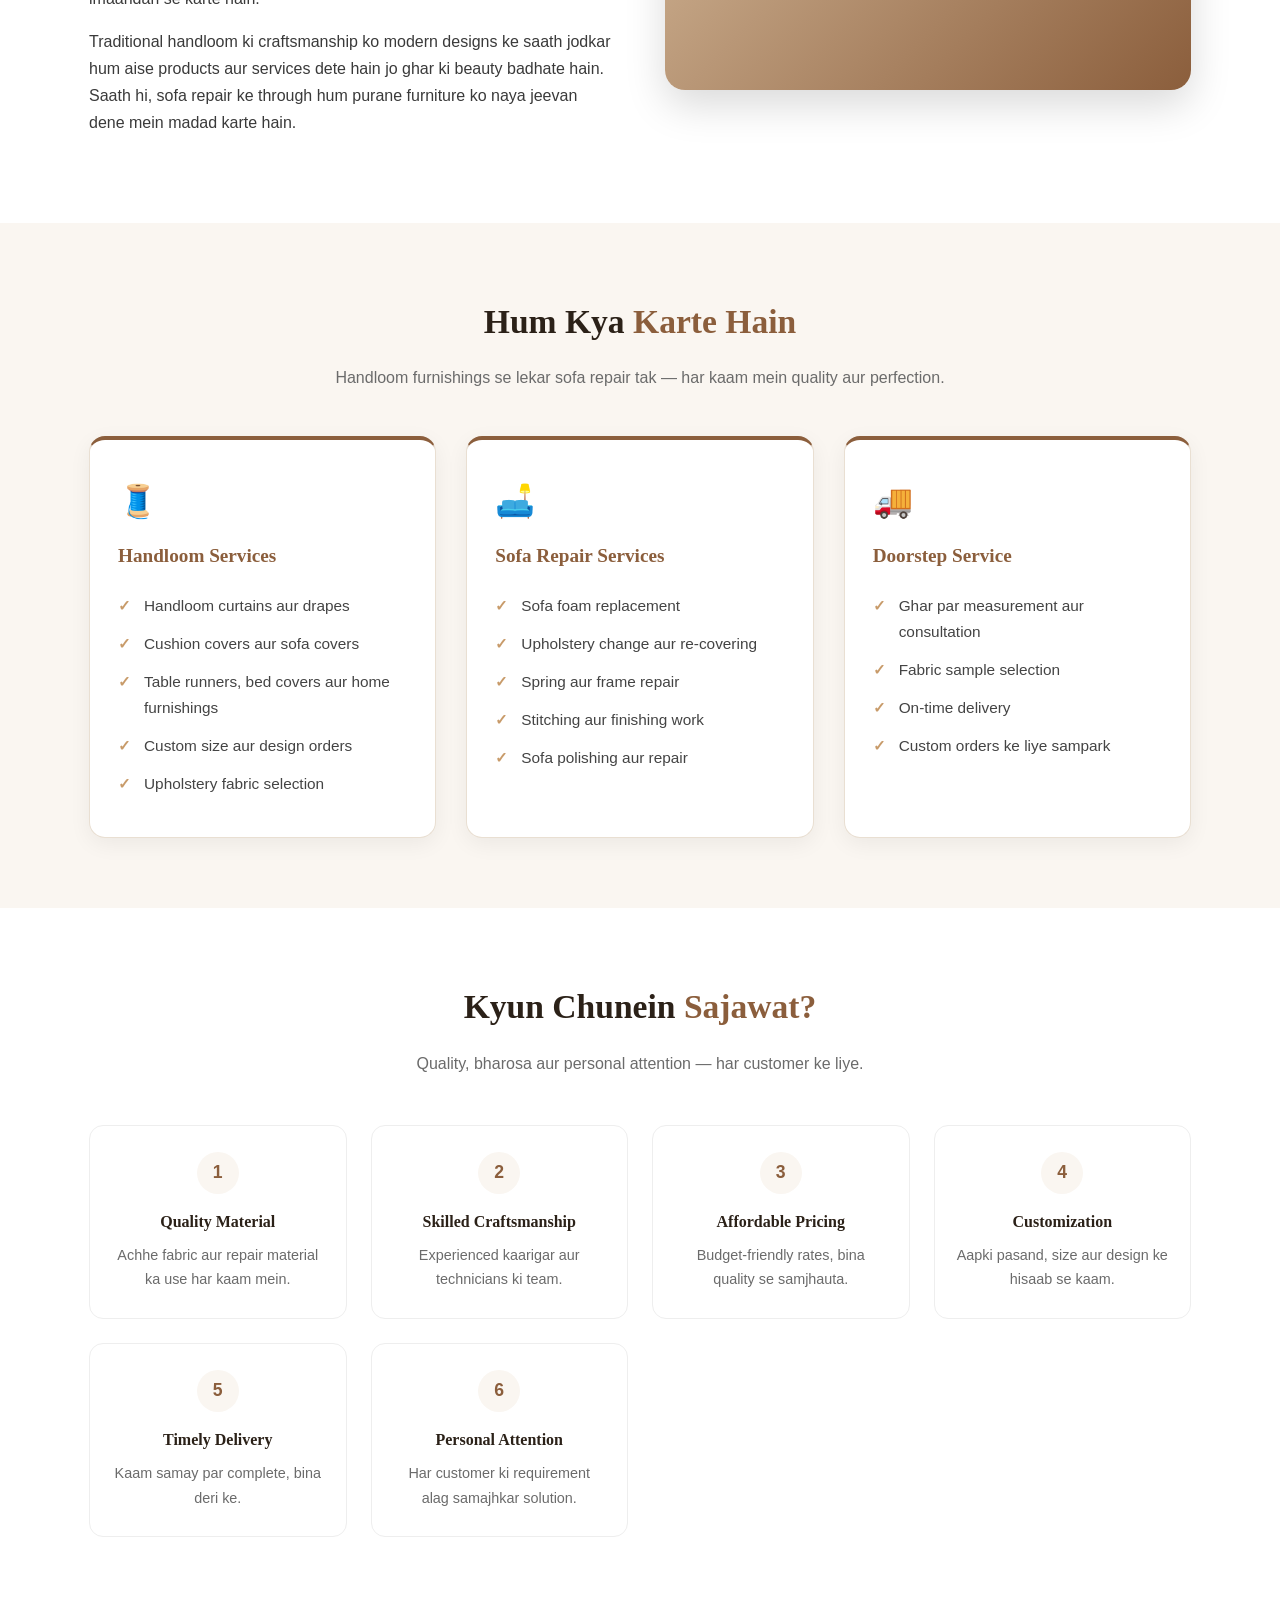
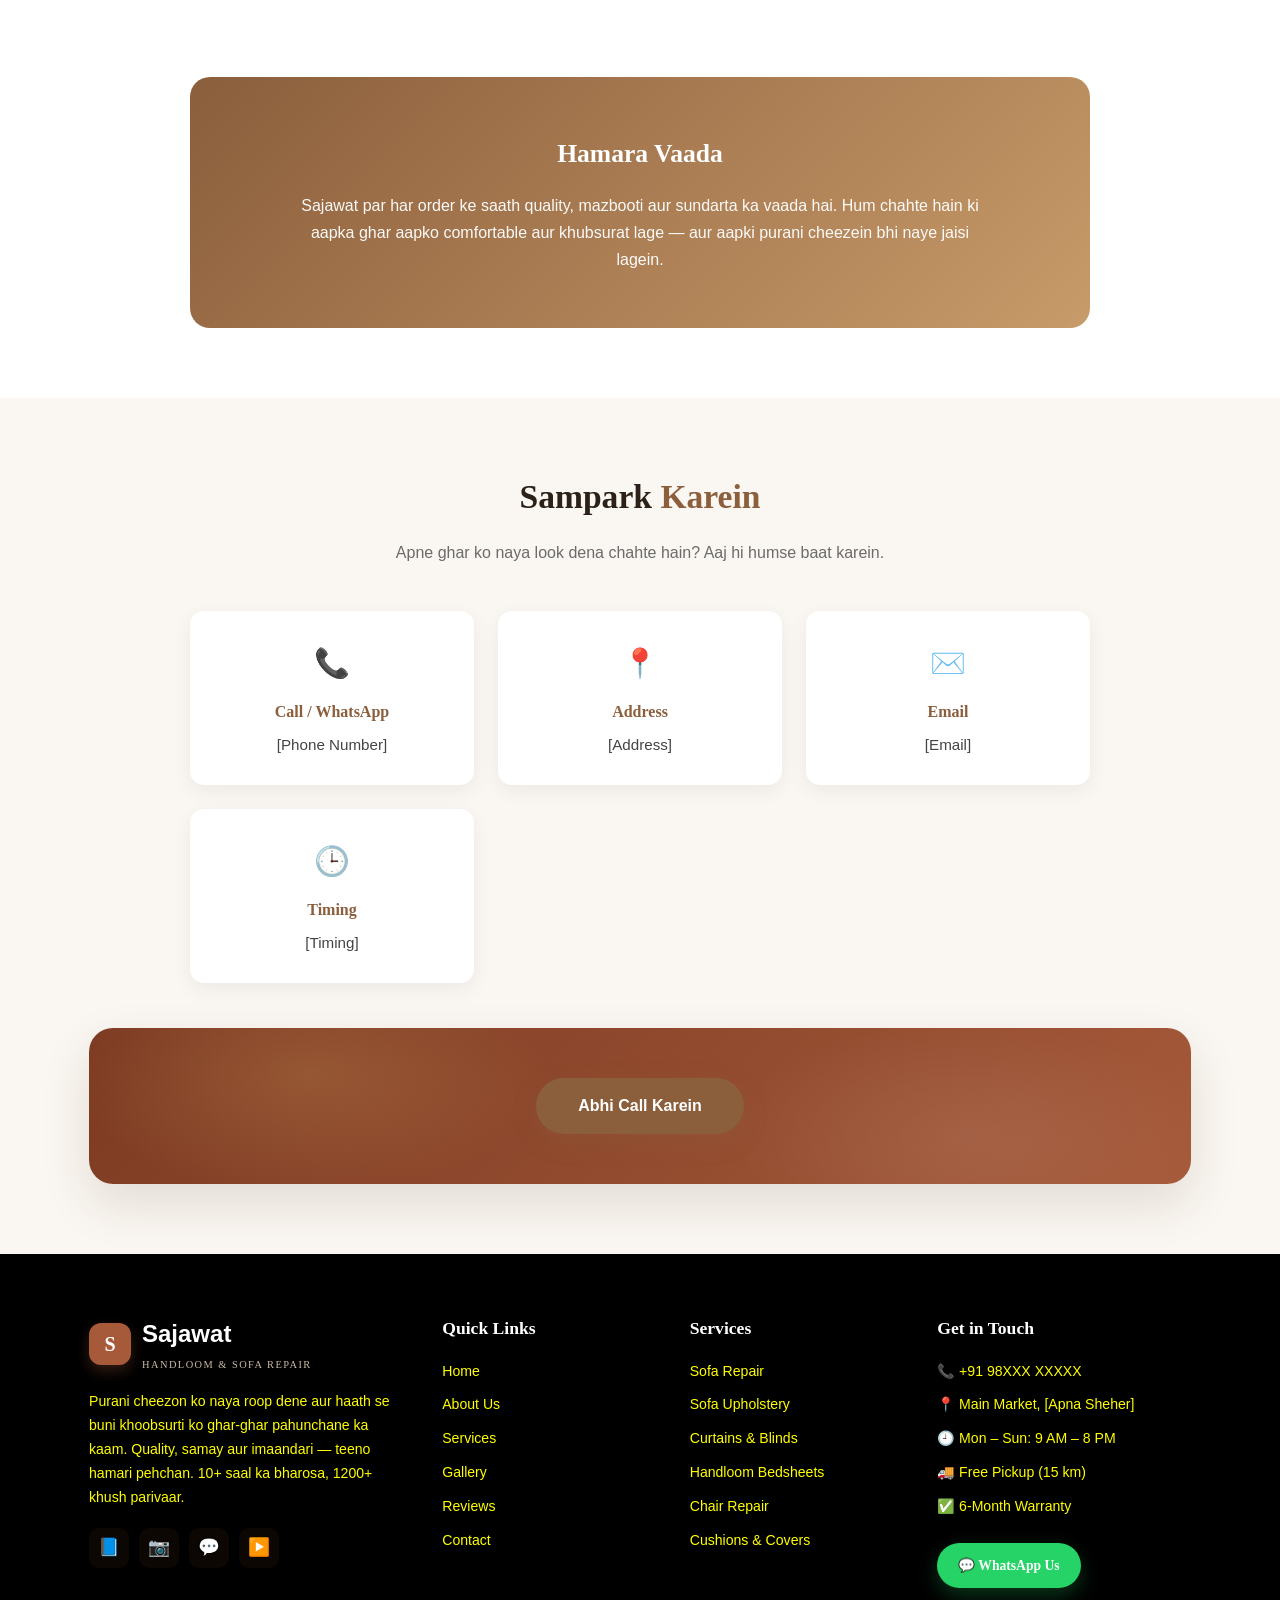
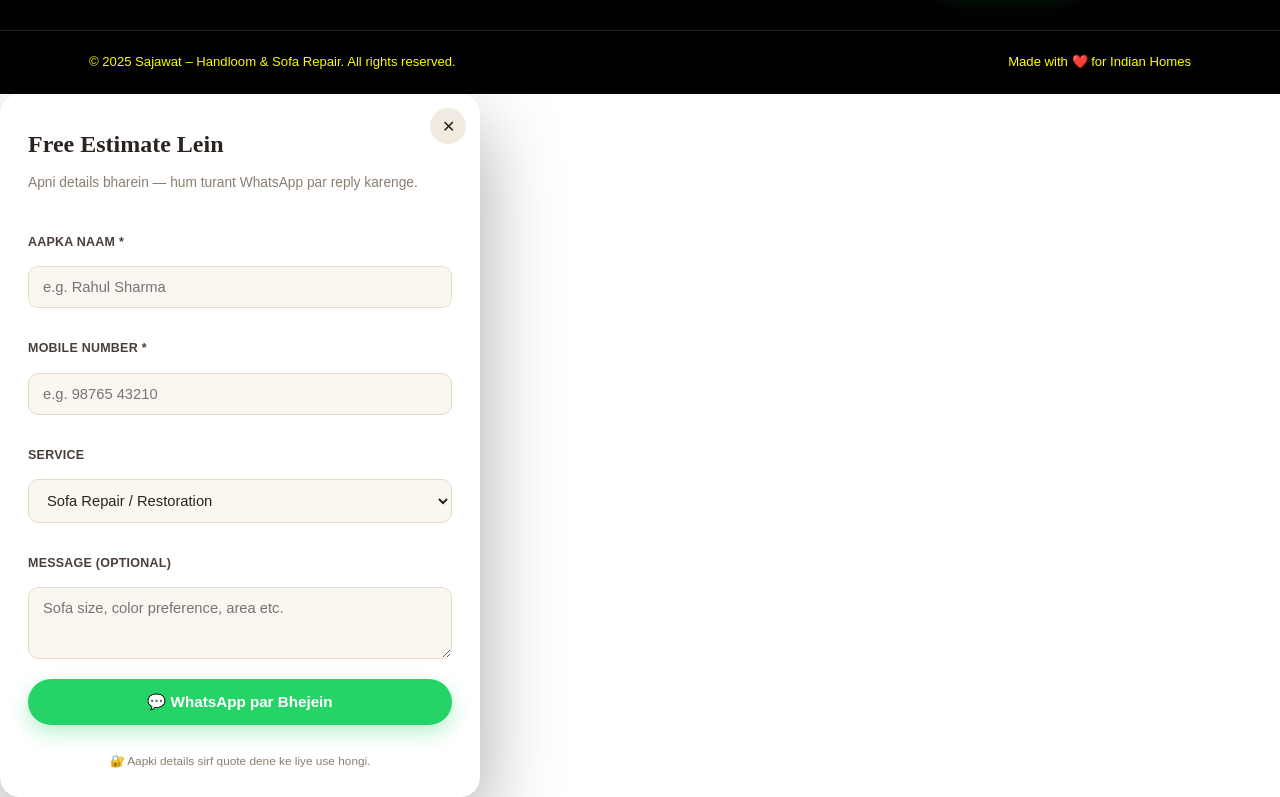
==== commit 5a2b4abf: "initial commit" ====
--- a/about.html
+++ b/about.html
@@ -8,6 +8,89 @@
 <link rel="stylesheet" href="assets/css/style.css">
 <style>
   /* ---------- RESET & BASE ---------- */
+/* -------- Quote Modal Box -------- */
+.qf-modal{
+  position:relative;
+  background:#fff;border-radius:20px;
+  width:100%;max-width:480px;max-height:92vh;overflow-y:auto;
+  padding:30px 28px 26px;
+  box-shadow:0 30px 80px rgba(0,0,0,.35);
+  animation:qfPop .32s cubic-bezier(.17,.67,.35,1.2) both;
+}
+@keyframes qfPop{
+  from{transform:translateY(24px) scale(.94);opacity:0}
+  to  {transform:none;opacity:1}
+}
+.qf-close{
+  position:absolute;top:14px;right:14px;
+  width:36px;height:36px;border-radius:50%;
+  border:0;cursor:pointer;
+  background:#f2ebe1;color:#2b2320;
+  font-size:1rem;display:grid;place-items:center;
+  transition:.25s;
+}
+.qf-close:hover{background:#e53935;color:#fff;transform:rotate(90deg)}
+
+.qf-head{margin-bottom:22px;padding-right:34px}
+.qf-head h3{
+  font-family:'Playfair Display',Georgia,serif;
+  font-size:1.5rem;color:#2b2320;margin:0 0 6px;
+}
+.qf-head p{font-size:.86rem;color:#8a7d72;margin:0;font-weight:300}
+
+/* Form fields */
+.qf-form{display:flex;flex-direction:column;gap:14px}
+.qf-field{display:flex;flex-direction:column;gap:6px}
+.qf-field label{
+  font-size:.78rem;font-weight:600;color:#4a3f38;
+  letter-spacing:.02em;text-transform:uppercase;
+}
+.qf-field input,
+.qf-field select,
+.qf-field textarea{
+  font-family:'Poppins',sans-serif;font-size:.92rem;
+  padding:12px 14px;border-radius:10px;
+  border:1.5px solid #e6dccd;background:#faf6f0;color:#2b2320;
+  outline:none;transition:.22s;width:100%;box-sizing:border-box;
+}
+.qf-field input:focus,
+.qf-field select:focus,
+.qf-field textarea:focus{
+  border-color:#b5895a;background:#fff;
+  box-shadow:0 0 0 4px rgba(181,137,90,.15);
+}
+.qf-field textarea{resize:vertical;min-height:72px}
+
+.qf-submit{
+  margin-top:6px;padding:14px 22px;border:0;border-radius:100px;
+  background:#25d366;color:#fff;font-family:inherit;
+  font-size:.95rem;font-weight:600;cursor:pointer;
+  display:flex;align-items:center;justify-content:center;gap:8px;
+  box-shadow:0 8px 20px rgba(37,211,102,.32);
+  transition:.25s;
+}
+.qf-submit:hover{
+  transform:translateY(-2px);
+  box-shadow:0 12px 26px rgba(37,211,102,.45);
+}
+
+.qf-note{
+  font-size:.74rem;color:#8a7d72;text-align:center;
+  margin-top:12px;font-weight:300;
+}
+
+/* Small phones */
+@media(max-width:560px){
+  .qf-modal{padding:24px 20px 20px;border-radius:16px}
+  .qf-head h3{font-size:1.25rem}
+  .call-float{width:52px;height:52px;bottom:88px;right:16px}
+  .call-float svg{width:24px;height:24px}
+}
+
+
+
+
+
   * {
     margin: 0;
     padding: 0;
@@ -246,7 +329,7 @@
       <li><a href="index.html" class="active">Home</a></li>
       <li><a href="about.html">About</a></li>
       <li><a href="index.html#services">Services</a></li>
-      <li><a href="gallery.html">Gallery</a></li>
+      <li><a href="Gallery.html">Gallery</a></li>
       <li><a href="index.html#reviews">Reviews</a></li>
       <li><a href="index.html#contact">Contact</a></li>
     </ul>
@@ -507,10 +590,159 @@
     </div>
   </div>
 </footer>
+
+
+<!-- ============ NEW: Quote Modal ============ -->
+<div class="qf-overlay" id="qfOverlay" role="dialog" aria-modal="true" aria-labelledby="qfTitle">
+  <div class="qf-modal">
+    <button class="qf-close" id="qfClose" aria-label="Close">✕</button>
+    <div class="qf-head">
+      <h3 id="qfTitle">Free Estimate Lein</h3>
+      <p>Apni details bharein — hum turant WhatsApp par reply karenge.</p>
+    </div>
+    <form class="qf-form" id="qfForm">
+      <div class="qf-field">
+        <label for="qfName">Aapka Naam *</label>
+        <input type="text" id="qfName" placeholder="e.g. Rahul Sharma" required>
+      </div>
+      <div class="qf-field">
+        <label for="qfPhone">Mobile Number *</label>
+        <input type="tel" id="qfPhone" placeholder="e.g. 98765 43210" required pattern="[0-9]{10}">
+      </div>
+      <div class="qf-field">
+        <label for="qfService">Service</label>
+        <select id="qfService">
+          <option>Sofa Repair / Restoration</option>
+          <option>Sofa Upholstery (Fabric Change)</option>
+          <option>Curtains / Blinds</option>
+          <option>Handloom Bedsheets / Dohar</option>
+          <option>Chair / Dining Repair</option>
+          <option>Cushions / Covers / Carpets</option>
+          <option>Modular Kitchen Interior</option>
+          <option>Handloom Curtains & Parde</option>
+          <option>Gallery Estimate</option>
+          <option>Anya (Other)</option>
+        </select>
+      </div>
+      <div class="qf-field">
+        <label for="qfMsg">Message (Optional)</label>
+        <textarea id="qfMsg" placeholder="Sofa size, color preference, area etc."></textarea>
+      </div>
+      <button type="submit" class="qf-submit">💬 WhatsApp par Bhejein</button>
+      <p class="qf-note">🔐 Aapki details sirf quote dene ke liye use hongi.</p>
+    </form>
+  </div>
+</div>
+
 <script src="assets/js/index.js">
   document.getElementById("year").textContent = new Date().getFullYear();
 </script>
 <script src="assets/js/Gallery.js"></script>
 
+<!-- ============ NEW: Quote Modal Logic ============ -->
+<script>
+(function () {
+  'use strict';
+
+  var WA_NUMBER = '919810314258';
+  var overlay   = document.getElementById('qfOverlay');
+  var closeBtn  = document.getElementById('qfClose');
+  var form      = document.getElementById('qfForm');
+  var serviceIn = document.getElementById('qfService');
+  var nameIn    = document.getElementById('qfName');
+  var phoneIn   = document.getElementById('qfPhone');
+  var msgIn     = document.getElementById('qfMsg');
+
+  if (!overlay) return;
+
+  /* ---------- OPEN ---------- */
+  function openQuote(prefillService) {
+    overlay.classList.add('open');
+    document.body.style.overflow = 'hidden';
+
+    // try to match a select option with the prefill string
+    if (prefillService) {
+      var matched = false;
+      for (var i = 0; i < serviceIn.options.length; i++) {
+        if (serviceIn.options[i].value.toLowerCase() === prefillService.toLowerCase() ||
+            serviceIn.options[i].text.toLowerCase() === prefillService.toLowerCase()) {
+          serviceIn.selectedIndex = i;
+          matched = true;
+          break;
+        }
+      }
+      // if no exact match, keep default or find partial
+      if (!matched) {
+        for (var j = 0; j < serviceIn.options.length; j++) {
+          if (prefillService.toLowerCase().indexOf(serviceIn.options[j].value.toLowerCase()) !== -1) {
+            serviceIn.selectedIndex = j;
+            break;
+          }
+        }
+      }
+    }
+    setTimeout(function () { nameIn.focus(); }, 120);
+  }
+
+  /* ---------- CLOSE ---------- */
+  function closeQuote() {
+    overlay.classList.remove('open');
+    document.body.style.overflow = '';
+  }
+
+  /* ---------- Wire all .qf-trigger buttons ---------- */
+  document.querySelectorAll('.qf-trigger').forEach(function (link) {
+    link.addEventListener('click', function (e) {
+      e.preventDefault();
+      e.stopPropagation();
+
+      var svc = link.getAttribute('data-service') || '';
+      openQuote(svc);
+    });
+  });
+
+  /* ---------- Controls ---------- */
+  closeBtn.addEventListener('click', closeQuote);
+  overlay.addEventListener('click', function (e) {
+    if (e.target === overlay) closeQuote();
+  });
+  document.addEventListener('keydown', function (e) {
+    if (e.key === 'Escape' && overlay.classList.contains('open')) closeQuote();
+  });
+
+  /* ---------- Submit → WhatsApp ---------- */
+  form.addEventListener('submit', function (e) {
+    e.preventDefault();
+
+    var name  = nameIn.value.trim();
+    var phone = phoneIn.value.trim();
+    var svc   = serviceIn.value;
+    var msg   = msgIn.value.trim();
+
+    if (!name || !phone) {
+      alert('Kripya apna naam aur mobile number bharein.');
+      return;
+    }
+
+    var text  = 'Hello Sajawat! 🙏\n\n';
+    text += '*Free Estimate Request*\n';
+    text += '👤 Name: ' + name + '\n';
+    text += '📞 Phone: ' + phone + '\n';
+    if (svc) text += '🛠️ Service: ' + svc + '\n';
+    if (msg) text += '📝 Message: ' + msg + '\n';
+
+    window.open(
+      'https://wa.me/' + WA_NUMBER + '?text=' + encodeURIComponent(text),
+      '_blank'
+    );
+
+    form.reset();
+    closeQuote();
+  });
+
+  console.log('[QuoteModal] Ready');
+})();
+</script>
+
 </body>
 </html>
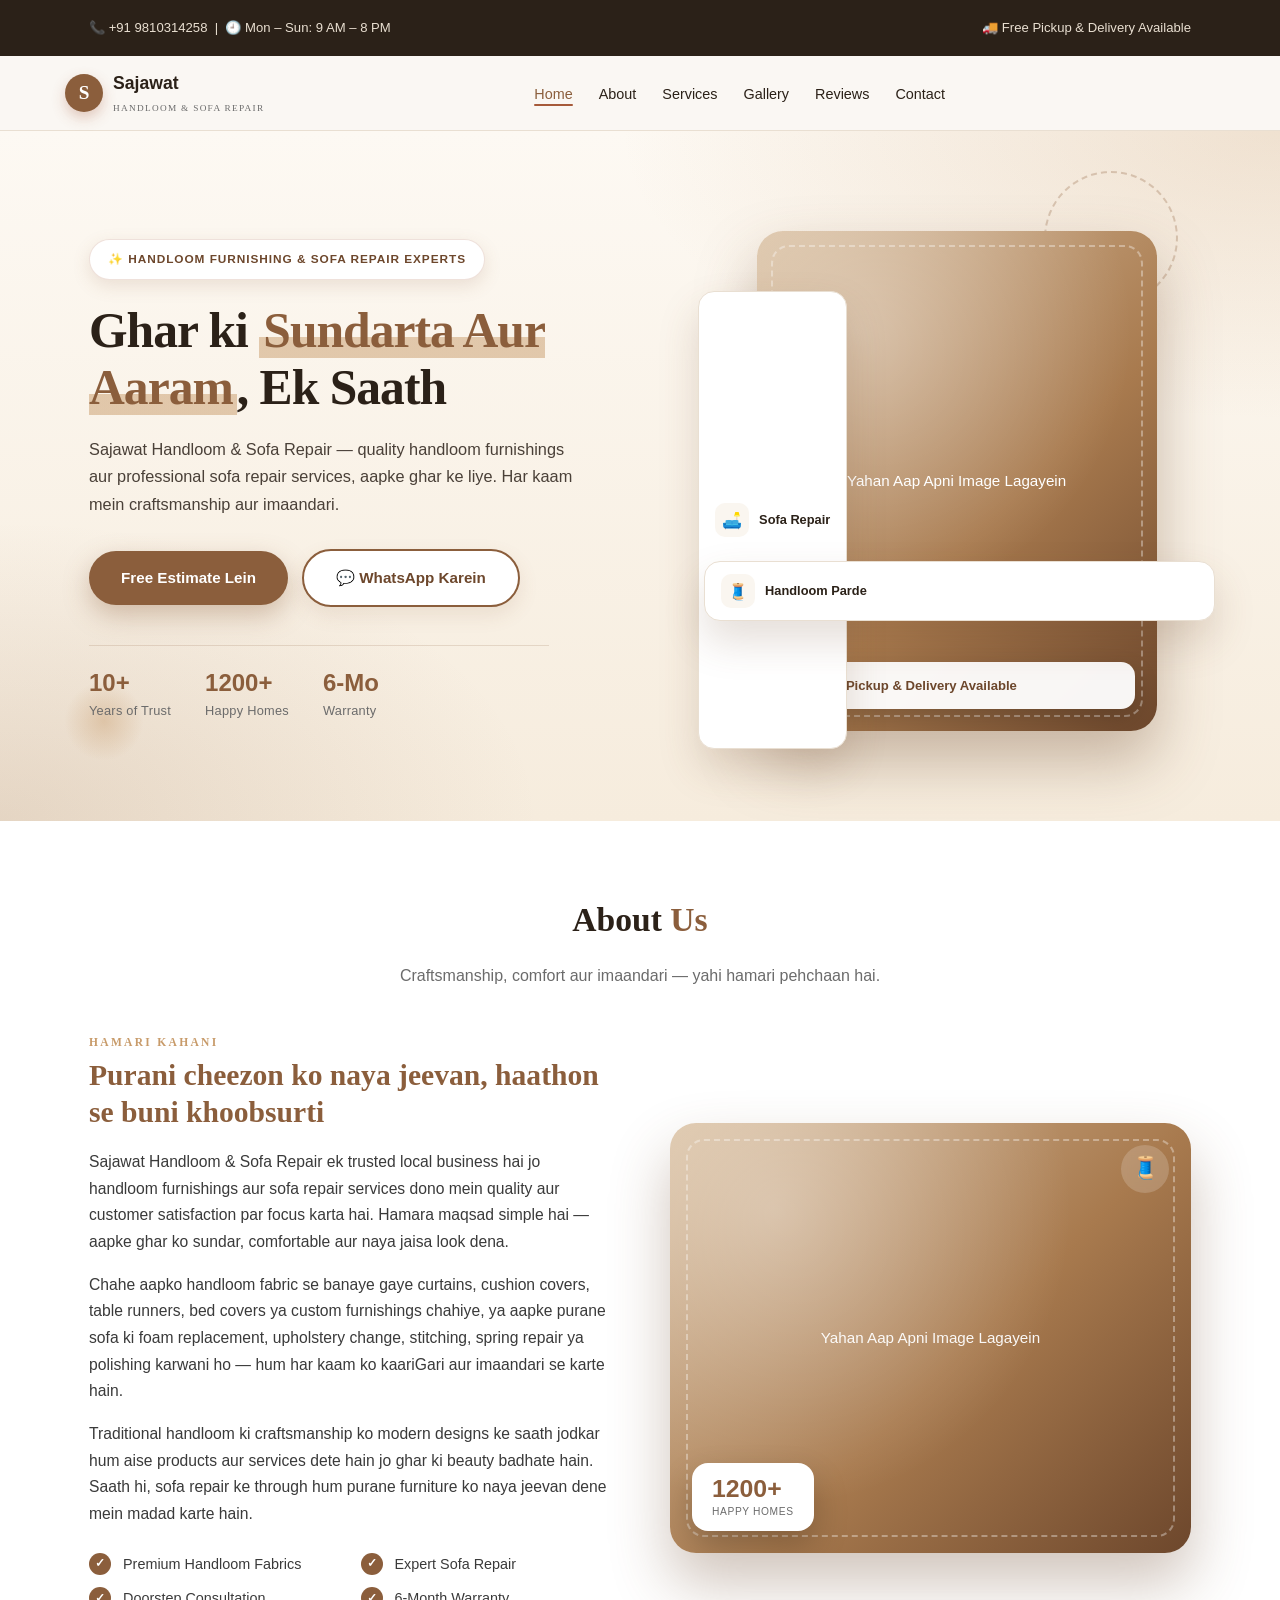
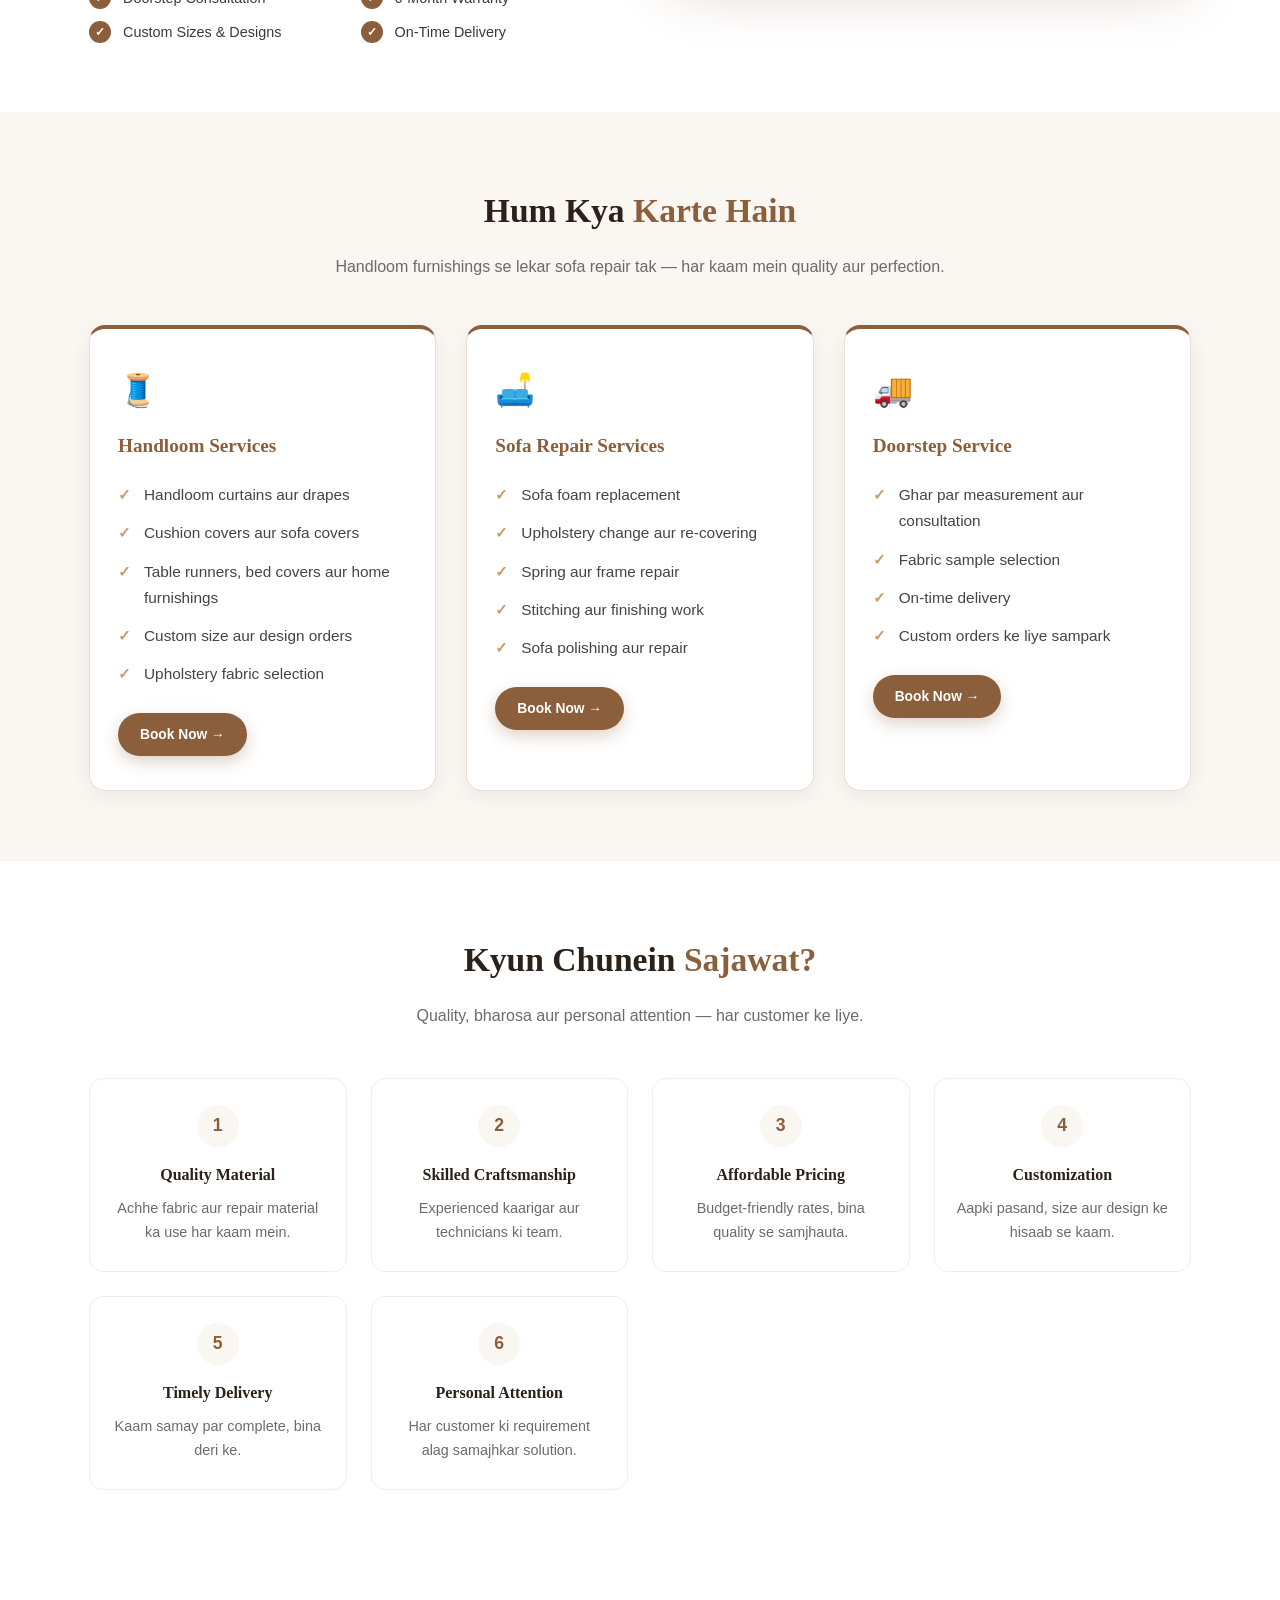
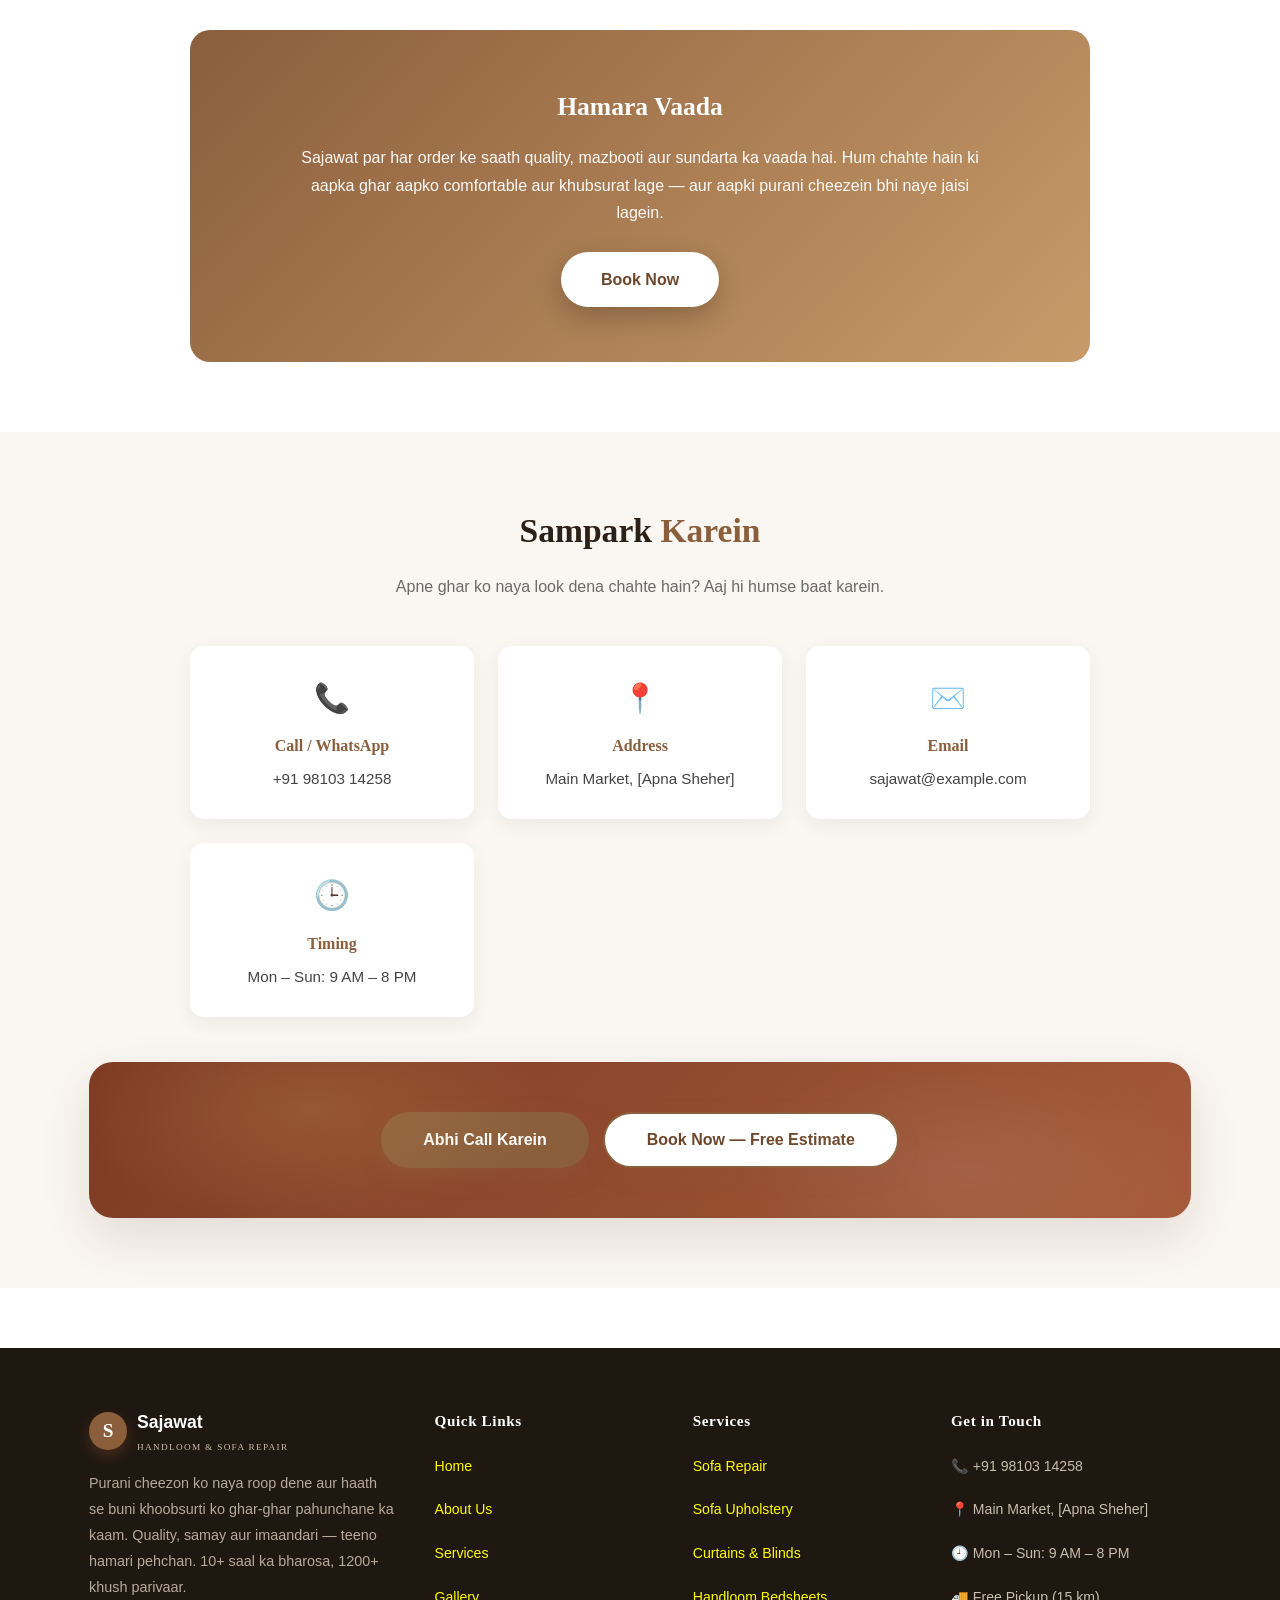
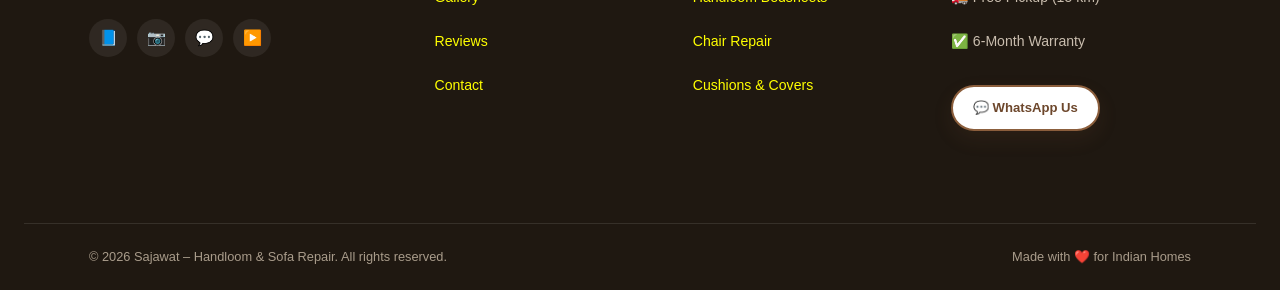
==== commit 8e6f752b: "initial commit" ====
--- a/about.html
+++ b/about.html
@@ -7,119 +7,32 @@
 <meta name="description" content="Sajawat Handloom & Sofa Repair offers quality handloom furnishings and professional sofa repair services. Custom curtains, cushion covers, sofa foam replacement, upholstery and more.">
 <link rel="stylesheet" href="assets/css/style.css">
 <style>
-  /* ---------- RESET & BASE ---------- */
-/* -------- Quote Modal Box -------- */
-.qf-modal{
-  position:relative;
-  background:#fff;border-radius:20px;
-  width:100%;max-width:480px;max-height:92vh;overflow-y:auto;
-  padding:30px 28px 26px;
-  box-shadow:0 30px 80px rgba(0,0,0,.35);
-  animation:qfPop .32s cubic-bezier(.17,.67,.35,1.2) both;
-}
-@keyframes qfPop{
-  from{transform:translateY(24px) scale(.94);opacity:0}
-  to  {transform:none;opacity:1}
-}
-.qf-close{
-  position:absolute;top:14px;right:14px;
-  width:36px;height:36px;border-radius:50%;
-  border:0;cursor:pointer;
-  background:#f2ebe1;color:#2b2320;
-  font-size:1rem;display:grid;place-items:center;
-  transition:.25s;
-}
-.qf-close:hover{background:#e53935;color:#fff;transform:rotate(90deg)}
-
-.qf-head{margin-bottom:22px;padding-right:34px}
-.qf-head h3{
-  font-family:'Playfair Display',Georgia,serif;
-  font-size:1.5rem;color:#2b2320;margin:0 0 6px;
-}
-.qf-head p{font-size:.86rem;color:#8a7d72;margin:0;font-weight:300}
-
-/* Form fields */
-.qf-form{display:flex;flex-direction:column;gap:14px}
-.qf-field{display:flex;flex-direction:column;gap:6px}
-.qf-field label{
-  font-size:.78rem;font-weight:600;color:#4a3f38;
-  letter-spacing:.02em;text-transform:uppercase;
-}
-.qf-field input,
-.qf-field select,
-.qf-field textarea{
-  font-family:'Poppins',sans-serif;font-size:.92rem;
-  padding:12px 14px;border-radius:10px;
-  border:1.5px solid #e6dccd;background:#faf6f0;color:#2b2320;
-  outline:none;transition:.22s;width:100%;box-sizing:border-box;
-}
-.qf-field input:focus,
-.qf-field select:focus,
-.qf-field textarea:focus{
-  border-color:#b5895a;background:#fff;
-  box-shadow:0 0 0 4px rgba(181,137,90,.15);
-}
-.qf-field textarea{resize:vertical;min-height:72px}
-
-.qf-submit{
-  margin-top:6px;padding:14px 22px;border:0;border-radius:100px;
-  background:#25d366;color:#fff;font-family:inherit;
-  font-size:.95rem;font-weight:600;cursor:pointer;
-  display:flex;align-items:center;justify-content:center;gap:8px;
-  box-shadow:0 8px 20px rgba(37,211,102,.32);
-  transition:.25s;
-}
-.qf-submit:hover{
-  transform:translateY(-2px);
-  box-shadow:0 12px 26px rgba(37,211,102,.45);
-}
-
-.qf-note{
-  font-size:.74rem;color:#8a7d72;text-align:center;
-  margin-top:12px;font-weight:300;
-}
-
-/* Small phones */
-@media(max-width:560px){
-  .qf-modal{padding:24px 20px 20px;border-radius:16px}
-  .qf-head h3{font-size:1.25rem}
-  .call-float{width:52px;height:52px;bottom:88px;right:16px}
-  .call-float svg{width:24px;height:24px}
-}
-
-
-
-
-
-  * {
-    margin: 0;
-    padding: 0;
-    box-sizing: border-box;
-  }
+  /* =====================================================
+     RESET & BASE
+     ===================================================== */
+  * { margin: 0; padding: 0; box-sizing: border-box; }
+
   :root {
-    --primary: #8B5E3C;       /* warm brown (handloom feel) */
+    --primary: #8B5E3C;
     --primary-dark: #6d472c;
-    --accent: #C89B6A;        /* soft gold */
+    --accent: #C89B6A;
     --dark: #2b2118;
     --light: #faf6f1;
     --gray: #6b6b6b;
     --white: #ffffff;
   }
+
   html { scroll-behavior: smooth; }
   body {
     font-family: 'Segoe UI', Tahoma, Geneva, Verdana, sans-serif;
     color: var(--dark);
     background: var(--white);
     line-height: 1.7;
+    overflow-x: hidden;
   }
   img { max-width: 100%; display: block; }
   a { text-decoration: none; color: inherit; }
 
-  /* ---------- NAVBAR ---------- */
-
-
-  
- 
   /* ---------- SECTION WRAPPER ---------- */
   section { padding: 70px 24px; }
   .container { max-width: 1150px; margin: auto; }
@@ -139,35 +52,479 @@
     font-size: 1rem;
   }
 
-  /* ---------- ABOUT STORY ---------- */
+  /* =====================================================
+     TOPBAR + NAV (fallback so page looks complete)
+     ===================================================== */
+  .topbar {
+    background: var(--dark);
+    color: #e9dfd1;
+    font-size: .82rem;
+    padding: 8px 0;
+  }
+  .topbar .container {
+    display: flex;
+    justify-content: space-between;
+    gap: 16px;
+    flex-wrap: wrap;
+  }
+
+  .nav {
+    position: sticky;
+    top: 0;
+    z-index: 100;
+    background: rgba(255,255,255,.96);
+    backdrop-filter: blur(10px);
+    border-bottom: 1px solid #eee;
+  }
+  .nav .container {
+    display: flex;
+    align-items: center;
+    justify-content: space-between;
+    padding: 14px 0;
+  }
+  .logo {
+    display: flex;
+    align-items: center;
+    gap: 10px;
+    font-weight: 700;
+    font-size: 1.1rem;
+    color: var(--dark);
+  }
+  .logo .mark {
+    width: 38px; height: 38px;
+    border-radius: 50%;
+    background: var(--primary);
+    color: #fff;
+    display: grid;
+    place-items: center;
+    font-family: 'Playfair Display', Georgia, serif;
+    font-size: 1.2rem;
+    flex-shrink: 0;
+  }
+  .logo small {
+    display: block;
+    font-size: .58rem;
+    letter-spacing: .14em;
+    color: var(--gray);
+    font-weight: 500;
+  }
+  .nav-links {
+    display: flex;
+    gap: 26px;
+    list-style: none;
+  }
+  .nav-links a {
+    font-size: .9rem;
+    font-weight: 500;
+    color: var(--dark);
+    position: relative;
+    padding: 4px 0;
+    transition: color .22s;
+  }
+  .nav-links a.active,
+  .nav-links a:hover { color: var(--primary); }
+  .nav-links a::after {
+    content: "";
+    position: absolute;
+    left: 0; bottom: -2px;
+    width: 0; height: 2px;
+    background: var(--primary);
+    transition: width .25s;
+  }
+  .nav-links a:hover::after,
+  .nav-links a.active::after { width: 100%; }
+
+  .hamburger {
+    display: none;
+    flex-direction: column;
+    gap: 5px;
+    background: none;
+    border: 0;
+    cursor: pointer;
+    padding: 6px;
+  }
+  .hamburger span {
+    display: block;
+    width: 24px; height: 2px;
+    background: var(--dark);
+    border-radius: 2px;
+  }
+
+  /* =====================================================
+     HERO — REDESIGNED
+     ===================================================== */
+  .hero {
+    position: relative;
+    padding: 100px 24px 90px;
+    background:
+      radial-gradient(1100px 480px at 100% 0%, rgba(200,155,106,.25), transparent 60%),
+      radial-gradient(900px 500px at 0% 100%, rgba(139,94,60,.16), transparent 60%),
+      linear-gradient(180deg, #fdf9f3 0%, #f6ecdd 100%);
+    overflow: hidden;
+  }
+  /* decorative ring */
+  .hero::before {
+    content: "";
+    position: absolute;
+    top: 40px; right: 8%;
+    width: 130px; height: 130px;
+    border: 2px dashed rgba(139,94,60,.28);
+    border-radius: 50%;
+    animation: spin 32s linear infinite;
+    pointer-events: none;
+  }
+  /* decorative dot */
+  .hero::after {
+    content: "";
+    position: absolute;
+    bottom: 60px; left: 5%;
+    width: 80px; height: 80px;
+    background: radial-gradient(circle, rgba(200,155,106,.4), transparent 70%);
+    border-radius: 50%;
+    pointer-events: none;
+  }
+  @keyframes spin { to { transform: rotate(360deg); } }
+
+  .hero .container {
+    position: relative;
+    z-index: 2;
+    display: grid;
+    grid-template-columns: 1.1fr .9fr;
+    gap: 60px;
+    align-items: center;
+  }
+
+  .hero-content { max-width: 560px; }
+
+  .eyebrow {
+    display: inline-block;
+    font-size: .74rem;
+    font-weight: 600;
+    letter-spacing: .08em;
+    text-transform: uppercase;
+    color: var(--primary-dark);
+    background: #fff;
+    padding: 9px 18px;
+    border-radius: 100px;
+    box-shadow: 0 6px 18px rgba(139,94,60,.15);
+    margin-bottom: 22px;
+  }
+
+  .hero h1 {
+    font-size: clamp(2rem, 4.2vw, 3.1rem);
+    line-height: 1.15;
+    font-weight: 800;
+    letter-spacing: -.02em;
+    color: var(--dark);
+    margin-bottom: 20px;
+  }
+  .hero h1 em {
+    font-style: normal;
+    color: var(--primary);
+    background: linear-gradient(180deg, transparent 62%, rgba(200,155,106,.5) 62%);
+    padding: 0 4px;
+  }
+
+  .hero-content p {
+    font-size: 1.02rem;
+    color: #4a4038;
+    margin-bottom: 30px;
+    max-width: 500px;
+  }
+
+  .hero-cta {
+    display: flex;
+    flex-wrap: wrap;
+    gap: 14px;
+    margin-bottom: 38px;
+  }
+
+  .btn {
+    display: inline-flex;
+    align-items: center;
+    justify-content: center;
+    gap: 8px;
+    padding: 14px 32px;
+    border-radius: 100px;
+    font-weight: 700;
+    font-size: .95rem;
+    cursor: pointer;
+    border: 0;
+    font-family: inherit;
+    transition: transform .2s, box-shadow .25s, background .25s;
+  }
+  .btn-primary {
+    background: var(--primary);
+    color: #fff;
+    box-shadow: 0 10px 26px rgba(139,94,60,.35);
+  }
+  .btn-primary:hover {
+    background: var(--primary-dark);
+    transform: translateY(-3px);
+    box-shadow: 0 14px 32px rgba(139,94,60,.42);
+  }
+  .btn-ghost {
+    background: #fff;
+    color: var(--primary-dark);
+    border: 2px solid var(--primary);
+    box-shadow: 0 8px 20px rgba(139,94,60,.12);
+  }
+  .btn-ghost:hover {
+    background: var(--primary);
+    color: #fff;
+    transform: translateY(-3px);
+  }
+
+  /* Hero stats strip */
+  .hero-stats {
+    display: flex;
+    gap: 34px;
+    flex-wrap: wrap;
+    padding-top: 24px;
+    border-top: 1px solid rgba(139,94,60,.18);
+    max-width: 460px;
+  }
+  .hero-stats div strong {
+    display: block;
+    font-size: 1.5rem;
+    font-weight: 800;
+    color: var(--primary);
+    line-height: 1.1;
+  }
+  .hero-stats div span {
+    font-size: .8rem;
+    color: var(--gray);
+    letter-spacing: .02em;
+  }
+
+  /* Hero visual */
+  .hero-visual {
+    position: relative;
+    display: flex;
+    justify-content: center;
+    align-items: center;
+    min-height: 440px;
+  }
+  .hero-visual .frame {
+    position: relative;
+    width: 100%;
+    max-width: 400px;
+    aspect-ratio: 4 / 5;
+    border-radius: 26px;
+    background:
+      radial-gradient(circle at 25% 20%, rgba(255,255,255,.35), transparent 55%),
+      linear-gradient(135deg, #d9bfa0 0%, #a87a4e 58%, #6d472c 100%);
+    box-shadow: 0 30px 60px rgba(109,71,44,.35);
+    overflow: hidden;
+    display: grid;
+    place-items: center;
+    color: #fff;
+    text-align: center;
+    padding: 30px;
+    font-size: .95rem;
+    line-height: 1.6;
+  }
+  .hero-visual .frame::before {
+    content: "";
+    position: absolute;
+    inset: 14px;
+    border: 2px dashed rgba(255,255,255,.35);
+    border-radius: 18px;
+    pointer-events: none;
+  }
+  .hero-visual .frame .badge {
+    position: absolute;
+    bottom: 22px; left: 22px; right: 22px;
+    background: rgba(255,255,255,.95);
+    color: var(--primary-dark);
+    padding: 13px 16px;
+    border-radius: 14px;
+    font-size: .82rem;
+    font-weight: 600;
+    display: flex;
+    align-items: center;
+    gap: 10px;
+    box-shadow: 0 10px 24px rgba(0,0,0,.18);
+    text-align: left;
+  }
+  .hero-visual .frame .badge .dot {
+    width: 10px; height: 10px;
+    border-radius: 50%;
+    background: #25d366;
+    box-shadow: 0 0 0 4px rgba(37,211,102,.22);
+    flex-shrink: 0;
+  }
+
+  .hero-visual .float-card {
+    position: absolute;
+    background: #fff;
+    border-radius: 16px;
+    padding: 12px 16px;
+    box-shadow: 0 20px 40px rgba(109,71,44,.18);
+    display: flex;
+    align-items: center;
+    gap: 10px;
+    font-size: .8rem;
+    font-weight: 600;
+    color: var(--dark);
+    white-space: nowrap;
+  }
+  .hero-visual .float-card .ic {
+    width: 34px; height: 34px;
+    border-radius: 10px;
+    display: grid;
+    place-items: center;
+    font-size: 1rem;
+    background: #faf6f0;
+  }
+  .hero-visual .fc-1 {
+    top: 12%; left: -24px;
+    animation: floaty 5s ease-in-out infinite;
+  }
+  .hero-visual .fc-2 {
+    bottom: 22%; right: -24px;
+    animation: floaty 6s ease-in-out infinite .6s;
+  }
+  @keyframes floaty {
+    0%, 100% { transform: translateY(0); }
+    50%      { transform: translateY(-10px); }
+  }
+
+  /* =====================================================
+     ABOUT — REDESIGNED
+     ===================================================== */
   .about-grid {
     display: grid;
     grid-template-columns: 1fr 1fr;
-    gap: 50px;
+    gap: 60px;
     align-items: center;
   }
+
   .about-text h2 {
-    font-size: 1.7rem;
+    font-size: clamp(1.4rem, 2.6vw, 1.85rem);
     color: var(--primary);
     margin-bottom: 18px;
-  }
-  .about-text p { margin-bottom: 16px; color: #3a3a3a; }
+    line-height: 1.25;
+  }
+  .about-text h2 span {
+    display: block;
+    font-size: .72rem;
+    letter-spacing: .2em;
+    text-transform: uppercase;
+    color: var(--accent);
+    font-weight: 700;
+    margin-bottom: 8px;
+  }
+  .about-text p {
+    margin-bottom: 16px;
+    color: #3a3a3a;
+    font-size: .98rem;
+  }
+
+  .about-highlights {
+    list-style: none;
+    margin: 26px 0 0;
+    display: grid;
+    grid-template-columns: 1fr 1fr;
+    gap: 14px 22px;
+  }
+  .about-highlights li {
+    position: relative;
+    padding-left: 34px;
+    font-size: .9rem;
+    color: #3a3a3a;
+    line-height: 1.4;
+    font-weight: 500;
+  }
+  .about-highlights li::before {
+    content: "✓";
+    position: absolute;
+    left: 0; top: -1px;
+    width: 22px; height: 22px;
+    background: var(--primary);
+    color: #fff;
+    border-radius: 50%;
+    display: grid;
+    place-items: center;
+    font-size: .72rem;
+    font-weight: 700;
+  }
+
   .about-image {
-    border-radius: 20px;
-    overflow: hidden;
-    box-shadow: 0 15px 40px rgba(0,0,0,0.15);
-    background: linear-gradient(135deg, #d9bfa0, #8B5E3C);
-    min-height: 340px;
+    position: relative;
+    min-height: 430px;
+    border-radius: 26px;
+    background:
+      radial-gradient(circle at 20% 20%, rgba(255,255,255,.35), transparent 55%),
+      linear-gradient(135deg, #d9bfa0 0%, #a87a4e 55%, #6d472c 100%);
     display: flex;
     align-items: center;
     justify-content: center;
     color: #fff;
-    font-size: 1rem;
     text-align: center;
-    padding: 20px;
-  }
-
-  /* ---------- SERVICES ---------- */
+    padding: 40px 30px;
+    overflow: hidden;
+    box-shadow: 0 30px 60px rgba(109,71,44,.32);
+    font-size: .95rem;
+    line-height: 1.6;
+  }
+  .about-image::before {
+    content: "";
+    position: absolute;
+    inset: 16px;
+    border: 2px dashed rgba(255,255,255,.35);
+    border-radius: 18px;
+    pointer-events: none;
+  }
+  .about-image::after {
+    content: "🧵";
+    position: absolute;
+    top: 22px; right: 22px;
+    width: 48px; height: 48px;
+    background: rgba(255,255,255,.18);
+    border-radius: 50%;
+    display: grid;
+    place-items: center;
+    font-size: 1.35rem;
+    backdrop-filter: blur(4px);
+  }
+  .about-image > span {
+    position: relative;
+    z-index: 1;
+    max-width: 240px;
+    font-weight: 500;
+    opacity: .95;
+  }
+
+  .about-badge {
+    position: absolute;
+    bottom: 22px; left: 22px;
+    background: #fff;
+    color: var(--primary-dark);
+    padding: 14px 20px;
+    border-radius: 16px;
+    box-shadow: 0 16px 34px rgba(0,0,0,.22);
+    text-align: left;
+  }
+  .about-badge .big {
+    font-size: 1.55rem;
+    font-weight: 800;
+    color: var(--primary);
+    line-height: 1;
+  }
+  .about-badge .big small {
+    display: block;
+    font-size: .64rem;
+    color: var(--gray);
+    font-weight: 500;
+    letter-spacing: .06em;
+    text-transform: uppercase;
+    margin-top: 5px;
+  }
+
+  /* =====================================================
+     SERVICES (unchanged layout, kept intact)
+     ===================================================== */
   .services-bg { background: var(--light); }
   .services-grid {
     display: grid;
@@ -181,15 +538,14 @@
     box-shadow: 0 6px 22px rgba(0,0,0,0.06);
     border-top: 4px solid var(--primary);
     transition: transform .25s, box-shadow .25s;
+    display: flex;
+    flex-direction: column;
   }
   .service-card:hover {
     transform: translateY(-6px);
     box-shadow: 0 14px 34px rgba(0,0,0,0.12);
   }
-  .service-card .icon {
-    font-size: 2rem;
-    margin-bottom: 12px;
-  }
+  .service-card .icon { font-size: 2rem; margin-bottom: 12px; }
   .service-card h3 {
     color: var(--primary);
     font-size: 1.2rem;
@@ -209,8 +565,28 @@
     color: var(--accent);
     font-weight: 700;
   }
-
-  /* ---------- WHY CHOOSE US ---------- */
+  .card-book {
+    margin-top: 20px;
+    align-self: flex-start;
+    display: inline-block;
+    padding: 10px 22px;
+    border-radius: 40px;
+    background: var(--primary);
+    color: #fff;
+    font-size: .86rem;
+    font-weight: 700;
+    cursor: pointer;
+    transition: background .25s, transform .2s;
+    box-shadow: 0 6px 16px rgba(139,94,60,.28);
+  }
+  .card-book:hover {
+    background: var(--primary-dark);
+    transform: translateY(-2px);
+  }
+
+  /* =====================================================
+     WHY CHOOSE US
+     ===================================================== */
   .why-grid {
     display: grid;
     grid-template-columns: repeat(auto-fit, minmax(220px, 1fr));
@@ -229,8 +605,7 @@
     transform: translateY(-4px);
   }
   .why-item .num {
-    width: 42px;
-    height: 42px;
+    width: 42px; height: 42px;
     margin: 0 auto 14px;
     background: var(--light);
     color: var(--primary);
@@ -244,7 +619,9 @@
   .why-item h4 { margin-bottom: 8px; color: var(--dark); }
   .why-item p { font-size: .9rem; color: var(--gray); }
 
-  /* ---------- PROMISE ---------- */
+  /* =====================================================
+     PROMISE
+     ===================================================== */
   .promise {
     background: linear-gradient(135deg, #8B5E3C, #C89B6A);
     color: #fff;
@@ -256,8 +633,27 @@
   }
   .promise h2 { font-size: 1.6rem; margin-bottom: 16px; }
   .promise p { max-width: 680px; margin: auto; opacity: .96; }
-
-  /* ---------- CONTACT / CTA ---------- */
+  .promise-btn {
+    display: inline-block;
+    margin-top: 26px;
+    background: #fff;
+    color: var(--primary-dark);
+    padding: 14px 40px;
+    border-radius: 40px;
+    font-weight: 700;
+    font-size: 1rem;
+    cursor: pointer;
+    box-shadow: 0 10px 26px rgba(0,0,0,.22);
+    transition: transform .2s, background .25s;
+  }
+  .promise-btn:hover {
+    background: #fdf7ef;
+    transform: translateY(-2px);
+  }
+
+  /* =====================================================
+     CONTACT / CTA
+     ===================================================== */
   .contact { background: var(--light); }
   .contact-grid {
     display: grid;
@@ -280,37 +676,270 @@
   .cta-banner {
     text-align: center;
     margin-top: 45px;
-  }
-  .cta-banner a {
+    display: flex;
+    flex-wrap: wrap;
+    gap: 14px;
+    justify-content: center;
+  }
+  .cta-banner a,
+  .cta-banner button {
     display: inline-block;
     background: var(--primary);
     color: #fff;
     padding: 14px 42px;
+    border: 0;
     border-radius: 40px;
+    font-family: inherit;
     font-weight: 700;
     font-size: 1rem;
+    cursor: pointer;
     transition: background .25s, transform .2s;
     box-shadow: 0 8px 22px rgba(139,94,60,0.35);
   }
-  .cta-banner a:hover {
+  .cta-banner a:hover,
+  .cta-banner button:hover {
     background: var(--primary-dark);
     transform: translateY(-2px);
   }
-
- 
-
-  /* ---------- RESPONSIVE ---------- */
+  .cta-banner .btn-outline {
+    background: #fff;
+    color: var(--primary-dark);
+    border: 2px solid var(--primary);
+    box-shadow: 0 8px 22px rgba(139,94,60,0.18);
+  }
+  .cta-banner .btn-outline:hover {
+    background: var(--primary);
+    color: #fff;
+  }
+
+  /* =====================================================
+     QUOTE MODAL (FORM)
+     ===================================================== */
+  .qf-overlay{
+    position: fixed;
+    inset: 0;
+    z-index: 9999;
+    display: flex;
+    align-items: center;
+    justify-content: center;
+    padding: 20px;
+    background: rgba(20, 14, 10, .68);
+    -webkit-backdrop-filter: blur(4px);
+    backdrop-filter: blur(4px);
+    opacity: 0;
+    visibility: hidden;
+    pointer-events: none;
+    transition: opacity .28s ease, visibility .28s ease;
+  }
+  .qf-overlay.open{
+    opacity: 1;
+    visibility: visible;
+    pointer-events: auto;
+  }
+
+  .qf-modal{
+    position: relative;
+    background: #fff;
+    border-radius: 20px;
+    width: 100%;
+    max-width: 480px;
+    max-height: 92vh;
+    overflow-y: auto;
+    padding: 30px 28px 26px;
+    box-shadow: 0 30px 80px rgba(0,0,0,.35);
+    animation: qfPop .32s cubic-bezier(.17,.67,.35,1.2) both;
+  }
+  @keyframes qfPop{
+    from{ transform: translateY(24px) scale(.94); opacity: 0; }
+    to  { transform: none; opacity: 1; }
+  }
+
+  .qf-close{
+    position: absolute;
+    top: 14px; right: 14px;
+    width: 36px; height: 36px;
+    border-radius: 50%;
+    border: 0;
+    cursor: pointer;
+    background: #f2ebe1;
+    color: #2b2320;
+    font-size: 1rem;
+    display: grid;
+    place-items: center;
+    transition: .25s;
+  }
+  .qf-close:hover{ background: #e53935; color: #fff; transform: rotate(90deg); }
+
+  .qf-head{ margin-bottom: 22px; padding-right: 34px; }
+  .qf-head h3{
+    font-family: 'Playfair Display', Georgia, serif;
+    font-size: 1.5rem;
+    color: #2b2320;
+    margin: 0 0 6px;
+  }
+  .qf-head p{ font-size: .86rem; color: #8a7d72; margin: 0; font-weight: 300; }
+
+  .qf-form{ display: flex; flex-direction: column; gap: 14px; }
+  .qf-field{ display: flex; flex-direction: column; gap: 6px; }
+  .qf-field label{
+    font-size: .78rem;
+    font-weight: 600;
+    color: #4a3f38;
+    letter-spacing: .02em;
+    text-transform: uppercase;
+  }
+  .qf-field input,
+  .qf-field select,
+  .qf-field textarea{
+    font-family: 'Poppins', sans-serif;
+    font-size: .92rem;
+    padding: 12px 14px;
+    border-radius: 10px;
+    border: 1.5px solid #e6dccd;
+    background: #faf6f0;
+    color: #2b2320;
+    outline: none;
+    transition: .22s;
+    width: 100%;
+    box-sizing: border-box;
+  }
+  .qf-field input:focus,
+  .qf-field select:focus,
+  .qf-field textarea:focus{
+    border-color: #b5895a;
+    background: #fff;
+    box-shadow: 0 0 0 4px rgba(181,137,90,.15);
+  }
+  .qf-field textarea{ resize: vertical; min-height: 72px; }
+
+  .qf-submit{
+    margin-top: 6px;
+    padding: 14px 22px;
+    border: 0;
+    border-radius: 100px;
+    background: #25d366;
+    color: #fff;
+    font-family: inherit;
+    font-size: .95rem;
+    font-weight: 600;
+    cursor: pointer;
+    display: flex;
+    align-items: center;
+    justify-content: center;
+    gap: 8px;
+    box-shadow: 0 8px 20px rgba(37,211,102,.32);
+    transition: .25s;
+  }
+  .qf-submit:hover{
+    transform: translateY(-2px);
+    box-shadow: 0 12px 26px rgba(37,211,102,.45);
+  }
+
+  .qf-note{
+    font-size: .74rem;
+    color: #8a7d72;
+    text-align: center;
+    margin-top: 12px;
+    font-weight: 300;
+  }
+
+  /* =====================================================
+     FOOTER (fallback so page looks complete)
+     ===================================================== */
+  footer {
+    background: #1f1811;
+    color: #d9cdbf;
+    padding: 60px 24px 0;
+    margin-top: 60px;
+  }
+  .f-grid {
+    display: grid;
+    grid-template-columns: 1.4fr 1fr 1fr 1.1fr;
+    gap: 40px;
+  }
+  footer h4 {
+    color: #fff;
+    font-size: .95rem;
+    margin-bottom: 16px;
+    letter-spacing: .04em;
+  }
+  footer ul { list-style: none; }
+  footer ul li {
+    font-size: .88rem;
+    padding: 5px 0;
+    color: #c9bdae;
+  }
+  footer ul li a { transition: color .22s; }
+  footer ul li a:hover { color: var(--accent); }
+  footer p { font-size: .9rem; line-height: 1.8; color: #b8aa99; }
+  .social-row { display: flex; gap: 10px; }
+  .social-row a {
+    width: 38px; height: 38px;
+    display: grid;
+    place-items: center;
+    background: rgba(255,255,255,.07);
+    border-radius: 50%;
+    font-size: .95rem;
+    transition: background .25s, transform .2s;
+  }
+  .social-row a:hover {
+    background: var(--accent);
+    transform: translateY(-3px);
+  }
+  .f-bottom {
+    margin-top: 50px;
+    padding: 22px 0;
+    border-top: 1px solid rgba(255,255,255,.1);
+    font-size: .8rem;
+    color: #a99c8b;
+  }
+  .f-bottom .container {
+    display: flex;
+    justify-content: space-between;
+    flex-wrap: wrap;
+    gap: 10px;
+  }
+
+  /* =====================================================
+     RESPONSIVE
+     ===================================================== */
+  @media (max-width: 900px) {
+    .hero .container,
+    .about-grid {
+      grid-template-columns: 1fr;
+      gap: 44px;
+    }
+    .hero-visual { min-height: 380px; order: -1; }
+    .hero-visual .frame { max-width: 340px; }
+    .about-highlights { grid-template-columns: 1fr; }
+    .f-grid { grid-template-columns: 1fr 1fr; }
+  }
+
   @media (max-width: 820px) {
-    .about-grid { grid-template-columns: 1fr; }
     .nav-links { display: none; }
-    .hero { padding: 70px 20px 80px; }
+    .hamburger { display: flex; }
+  }
+
+  @media (max-width: 560px) {
+    .hero { padding: 70px 18px 60px; }
+    .hero-visual { min-height: 300px; }
+    .hero-visual .frame { max-width: 270px; }
+    .hero-visual .fc-1,
+    .hero-visual .fc-2 { display: none; }
+    .hero-stats { gap: 20px; }
+    .hero-stats div strong { font-size: 1.25rem; }
+    .about-image { min-height: 330px; }
+    .qf-modal { padding: 24px 20px 20px; border-radius: 16px; }
+    .qf-head h3 { font-size: 1.25rem; }
+    .promise-btn { padding: 13px 30px; }
+    .f-grid { grid-template-columns: 1fr; gap: 30px; }
+    .f-bottom .container { justify-content: center; text-align: center; }
   }
 </style>
 </head>
 <body>
 
-<!-- ================= NAVBAR ================= -->
-<!-- Topbar -->
+<!-- ================= TOPBAR ================= -->
 <div class="topbar">
   <div class="container">
     <span>📞 +91 9810314258 &nbsp;|&nbsp; 🕘 Mon – Sun: 9 AM – 8 PM</span>
@@ -318,7 +947,7 @@
   </div>
 </div>
 
-<!-- Navbar -->
+<!-- ================= NAVBAR ================= -->
 <header class="nav" id="nav">
   <div class="container">
     <a href="index.html" class="logo">
@@ -334,43 +963,73 @@
       <li><a href="index.html#contact">Contact</a></li>
     </ul>
     <div class="nav-cta">
-      <button class="hamburger" id="hamburger" aria-label="Menu"><span></span><span></span><span></span></button>
+      <button class="hamburger" id="hamburger" aria-label="Menu">
+        <span></span><span></span><span></span>
+      </button>
     </div>
   </div>
 </header>
 
-<!-- ================= HERO ================= -->
-<section class="hero">
-  <span class="tagline">Handloom Furnishing • Sofa Repair</span>
-  <h1>Ghar Ki Sundarta Aur Aaram, Ek Saath</h1>
-  <p>Sajawat Handloom &amp; Sofa Repair — quality handloom furnishings aur professional sofa repair services, aapke ghar ke liye.</p>
-</section>
-
-<!-- Hero -->
+<!-- ================= HERO (REDESIGNED) ================= -->
 <section class="hero" id="home">
   <div class="container">
-    <div>
-      <span class="eyebrow bg-light">✨ Handloom Furnishing &amp; Sofa Repair Experts</span>
-      <h1>Ghar ki <em>Sundarta Aur Aaram</em>,<br>Ek Saath</h1>
-      <p>Sajawat Handloom & Sofa Repair — quality handloom furnishings aur professional sofa repair services, aapke ghar ke liye.</p>
+
+    <!-- LEFT CONTENT -->
+    <div class="hero-content">
+      <span class="eyebrow">✨ Handloom Furnishing &amp; Sofa Repair Experts</span>
+      <h1>Ghar ki <em>Sundarta Aur Aaram</em>, Ek Saath</h1>
+      <p>
+        Sajawat Handloom &amp; Sofa Repair — quality handloom furnishings aur
+        professional sofa repair services, aapke ghar ke liye. Har kaam mein
+        craftsmanship aur imaandari.
+      </p>
+
       <div class="hero-cta">
-        <a href="#contact" class="btn btn-primary">Free Estimate Lein</a>
-        <a href="#" class="btn btn-ghost" onclick="return openWA('Hello Sajawat! Mujhe services ke bare me jankari chahiye.')">💬 WhatsApp Karein</a>
+        <a href="#" class="btn btn-primary qf-trigger" data-service="Sofa Repair / Restoration">
+          Free Estimate Lein
+        </a>
+        <a href="#" class="btn btn-ghost"
+           onclick="return openWA('Hello Sajawat! Mujhe services ke bare me jankari chahiye.')">
+          💬 WhatsApp Karein
+        </a>
+      </div>
+
+      <div class="hero-stats">
+        <div><strong>10+</strong><span>Years of Trust</span></div>
+        <div><strong>1200+</strong><span>Happy Homes</span></div>
+        <div><strong>6-Mo</strong><span>Warranty</span></div>
       </div>
     </div>
+
+    <!-- RIGHT VISUAL -->
+    <div class="hero-visual">
+      <div class="frame">
+        Yahan Aap Apni Image Lagayein
+        <div class="badge">
+          <span class="dot"></span> Free Pickup &amp; Delivery Available
+        </div>
+      </div>
+      <div class="float-card fc-1"><div class="ic">🛋️</div> Sofa Repair</div>
+      <div class="float-card fc-2"><div class="ic">🧵</div> Handloom Parde</div>
     </div>
+
   </div>
 </section>
 
-<!-- ================= ABOUT ================= -->
+<!-- ================= ABOUT (REDESIGNED) ================= -->
 <section id="about">
   <div class="container">
     <h2 class="section-title">About <span>Us</span></h2>
     <p class="section-sub">Craftsmanship, comfort aur imaandari — yahi hamari pehchaan hai.</p>
 
     <div class="about-grid">
+
+      <!-- TEXT -->
       <div class="about-text">
-        <h2>Hamari Kahani</h2>
+        <h2>
+          <span>Hamari Kahani</span>
+          Purani cheezon ko naya jeevan, haathon se buni khoobsurti
+        </h2>
         <p>
           Sajawat Handloom &amp; Sofa Repair ek trusted local business hai jo handloom furnishings
           aur sofa repair services dono mein quality aur customer satisfaction par focus karta hai.
@@ -387,11 +1046,25 @@
           aur services dete hain jo ghar ki beauty badhate hain. Saath hi, sofa repair ke through
           hum purane furniture ko naya jeevan dene mein madad karte hain.
         </p>
-      </div>
+
+        <ul class="about-highlights">
+          <li>Premium Handloom Fabrics</li>
+          <li>Expert Sofa Repair</li>
+          <li>Doorstep Consultation</li>
+          <li>6-Month Warranty</li>
+          <li>Custom Sizes &amp; Designs</li>
+          <li>On-Time Delivery</li>
+        </ul>
+      </div>
+
+      <!-- IMAGE -->
       <div class="about-image">
-        <!-- Yahan apni image lagayein: <img src="https://im.whatshot.in/img/2020/Nov/10-1604376127.jpg" alt="Sajawat Handloom & Sofa Repair"> -->
-        Yahan Aap Apni Image Lagayein
-      </div>
+        <span>Yahan Aap Apni Image Lagayein</span>
+        <div class="about-badge">
+          <div class="big">1200+<small>Happy Homes</small></div>
+        </div>
+      </div>
+
     </div>
   </div>
 </section>
@@ -414,6 +1087,7 @@
           <li>Custom size aur design orders</li>
           <li>Upholstery fabric selection</li>
         </ul>
+        <a href="#" class="card-book qf-trigger" data-service="Curtains / Blinds">Book Now →</a>
       </div>
 
       <!-- Card 2 -->
@@ -427,6 +1101,7 @@
           <li>Stitching aur finishing work</li>
           <li>Sofa polishing aur repair</li>
         </ul>
+        <a href="#" class="card-book qf-trigger" data-service="Sofa Repair / Restoration">Book Now →</a>
       </div>
 
       <!-- Card 3 -->
@@ -439,6 +1114,7 @@
           <li>On-time delivery</li>
           <li>Custom orders ke liye sampark</li>
         </ul>
+        <a href="#" class="card-book qf-trigger" data-service="Anya (Other)">Book Now →</a>
       </div>
     </div>
   </div>
@@ -494,6 +1170,7 @@
       Hum chahte hain ki aapka ghar aapko comfortable aur khubsurat lage —
       aur aapki purani cheezein bhi naye jaisi lagein.
     </p>
+    <a href="#" class="promise-btn qf-trigger" data-service="Sofa Repair / Restoration">Book Now</a>
   </div>
 </section>
 
@@ -507,38 +1184,43 @@
       <div class="contact-card">
         <div class="icon">📞</div>
         <h4>Call / WhatsApp</h4>
-        <p>[Phone Number]</p>
+        <p>+91 98103 14258</p>
       </div>
       <div class="contact-card">
         <div class="icon">📍</div>
         <h4>Address</h4>
-        <p>[Address]</p>
+        <p>Main Market, [Apna Sheher]</p>
       </div>
       <div class="contact-card">
         <div class="icon">✉️</div>
         <h4>Email</h4>
-        <p>[Email]</p>
+        <p>sajawat@example.com</p>
       </div>
       <div class="contact-card">
         <div class="icon">🕒</div>
         <h4>Timing</h4>
-        <p>[Timing]</p>
+        <p>Mon – Sun: 9 AM – 8 PM</p>
       </div>
     </div>
 
     <div class="cta-banner">
-      <a href="tel:+91XXXXXXXXXX">Abhi Call Karein</a>
+      <a href="tel:+919810314258">Abhi Call Karein</a>
+      <button type="button" class="btn-outline qf-trigger" data-service="Sofa Repair / Restoration">
+        Book Now — Free Estimate
+      </button>
     </div>
   </div>
 </section>
 
 <!-- ================= FOOTER ================= -->
-<!-- Footer -->
 <footer>
   <div class="container">
     <div class="f-grid">
       <div>
-        <div class="logo" style="color:#fff;margin-bottom:16px"><span class="mark">S</span><span>Sajawat<small style="color:#C9BBA6">HANDLOOM &amp; SOFA REPAIR</small></span></div>
+        <div class="logo" style="color:#fff;margin-bottom:16px">
+          <span class="mark">S</span>
+          <span>Sajawat<small style="color:#C9BBA6">HANDLOOM &amp; SOFA REPAIR</small></span>
+        </div>
         <p>Purani cheezon ko naya roop dene aur haath se buni khoobsurti ko ghar-ghar pahunchane ka kaam.
            Quality, samay aur imaandari — teeno hamari pehchan. 10+ saal ka bharosa, 1200+ khush parivaar.</p>
         <div class="social-row" style="margin-top:18px">
@@ -573,26 +1255,27 @@
       <div>
         <h4>Get in Touch</h4>
         <ul>
-          <li>📞 +91 98XXX XXXXX</li>
+          <li>📞 +91 98103 14258</li>
           <li>📍 Main Market, [Apna Sheher]</li>
           <li>🕘 Mon – Sun: 9 AM – 8 PM</li>
           <li>🚚 Free Pickup (15 km)</li>
           <li>✅ 6-Month Warranty</li>
         </ul>
-        <a href="#" class="btn btn-wa btn-sm" style="margin-top:14px" onclick="return openWA('Hello Sajawat!')">💬 WhatsApp Us</a>
+        <a href="#" class="btn btn-ghost btn-sm"
+           style="margin-top:16px;padding:10px 20px;font-size:.82rem"
+           onclick="return openWA('Hello Sajawat!')">💬 WhatsApp Us</a>
       </div>
     </div>
   </div>
   <div class="f-bottom">
     <div class="container">
-      <span>© 2025 Sajawat – Handloom &amp; Sofa Repair. All rights reserved.</span>
+      <span>© <span id="year">2025</span> Sajawat – Handloom &amp; Sofa Repair. All rights reserved.</span>
       <span>Made with ❤️ for Indian Homes</span>
     </div>
   </div>
 </footer>
 
-
-<!-- ============ NEW: Quote Modal ============ -->
+<!-- ============ QUOTE MODAL (FORM) ============ -->
 <div class="qf-overlay" id="qfOverlay" role="dialog" aria-modal="true" aria-labelledby="qfTitle">
   <div class="qf-modal">
     <button class="qf-close" id="qfClose" aria-label="Close">✕</button>
@@ -619,7 +1302,7 @@
           <option>Chair / Dining Repair</option>
           <option>Cushions / Covers / Carpets</option>
           <option>Modular Kitchen Interior</option>
-          <option>Handloom Curtains & Parde</option>
+          <option>Handloom Curtains &amp; Parde</option>
           <option>Gallery Estimate</option>
           <option>Anya (Other)</option>
         </select>
@@ -634,17 +1317,29 @@
   </div>
 </div>
 
-<script src="assets/js/index.js">
-  document.getElementById("year").textContent = new Date().getFullYear();
-</script>
+<!-- ============ SCRIPTS ============ -->
+<script src="assets/js/index.js"></script>
 <script src="assets/js/Gallery.js"></script>
 
-<!-- ============ NEW: Quote Modal Logic ============ -->
+<!-- ============ QUOTE MODAL LOGIC ============ -->
 <script>
 (function () {
   'use strict';
 
   var WA_NUMBER = '919810314258';
+
+  /* Fallback for openWA() if not defined in index.js */
+  if (typeof window.openWA !== 'function') {
+    window.openWA = function (msg) {
+      window.open('https://wa.me/' + WA_NUMBER + '?text=' + encodeURIComponent(msg || 'Hello Sajawat!'), '_blank');
+      return false;
+    };
+  }
+
+  /* Footer year (safe) */
+  var yearEl = document.getElementById('year');
+  if (yearEl) yearEl.textContent = new Date().getFullYear();
+
   var overlay   = document.getElementById('qfOverlay');
   var closeBtn  = document.getElementById('qfClose');
   var form      = document.getElementById('qfForm');
@@ -653,35 +1348,39 @@
   var phoneIn   = document.getElementById('qfPhone');
   var msgIn     = document.getElementById('qfMsg');
 
-  if (!overlay) return;
+  if (!overlay || !form) return;
 
   /* ---------- OPEN ---------- */
   function openQuote(prefillService) {
     overlay.classList.add('open');
     document.body.style.overflow = 'hidden';
 
-    // try to match a select option with the prefill string
-    if (prefillService) {
+    if (prefillService && serviceIn) {
+      var target = prefillService.trim().toLowerCase();
       var matched = false;
+
       for (var i = 0; i < serviceIn.options.length; i++) {
-        if (serviceIn.options[i].value.toLowerCase() === prefillService.toLowerCase() ||
-            serviceIn.options[i].text.toLowerCase() === prefillService.toLowerCase()) {
+        var optText = serviceIn.options[i].text.trim().toLowerCase();
+        var optVal  = (serviceIn.options[i].value || '').trim().toLowerCase();
+        if (optText === target || (optVal && optVal === target)) {
           serviceIn.selectedIndex = i;
           matched = true;
           break;
         }
       }
-      // if no exact match, keep default or find partial
+
       if (!matched) {
         for (var j = 0; j < serviceIn.options.length; j++) {
-          if (prefillService.toLowerCase().indexOf(serviceIn.options[j].value.toLowerCase()) !== -1) {
+          var t = serviceIn.options[j].text.trim().toLowerCase();
+          if (t.indexOf(target) !== -1 || target.indexOf(t) !== -1) {
             serviceIn.selectedIndex = j;
             break;
           }
         }
       }
     }
-    setTimeout(function () { nameIn.focus(); }, 120);
+
+    setTimeout(function () { if (nameIn) nameIn.focus(); }, 150);
   }
 
   /* ---------- CLOSE ---------- */
@@ -690,22 +1389,23 @@
     document.body.style.overflow = '';
   }
 
-  /* ---------- Wire all .qf-trigger buttons ---------- */
-  document.querySelectorAll('.qf-trigger').forEach(function (link) {
-    link.addEventListener('click', function (e) {
+  /* ---------- Wire ALL .qf-trigger ---------- */
+  document.querySelectorAll('.qf-trigger').forEach(function (el) {
+    el.addEventListener('click', function (e) {
       e.preventDefault();
       e.stopPropagation();
-
-      var svc = link.getAttribute('data-service') || '';
+      var svc = el.getAttribute('data-service') || '';
       openQuote(svc);
     });
   });
 
   /* ---------- Controls ---------- */
   closeBtn.addEventListener('click', closeQuote);
+
   overlay.addEventListener('click', function (e) {
     if (e.target === overlay) closeQuote();
   });
+
   document.addEventListener('keydown', function (e) {
     if (e.key === 'Escape' && overlay.classList.contains('open')) closeQuote();
   });
@@ -716,11 +1416,16 @@
 
     var name  = nameIn.value.trim();
     var phone = phoneIn.value.trim();
-    var svc   = serviceIn.value;
-    var msg   = msgIn.value.trim();
+    var svc   = serviceIn ? serviceIn.value : '';
+    var msg   = msgIn ? msgIn.value.trim() : '';
 
     if (!name || !phone) {
       alert('Kripya apna naam aur mobile number bharein.');
+      return;
+    }
+    if (!/^[0-9]{10}$/.test(phone)) {
+      alert('Kripya sahi 10-digit mobile number daalein.');
+      phoneIn.focus();
       return;
     }
 
@@ -731,10 +1436,7 @@
     if (svc) text += '🛠️ Service: ' + svc + '\n';
     if (msg) text += '📝 Message: ' + msg + '\n';
 
-    window.open(
-      'https://wa.me/' + WA_NUMBER + '?text=' + encodeURIComponent(text),
-      '_blank'
-    );
+    window.open('https://wa.me/' + WA_NUMBER + '?text=' + encodeURIComponent(text), '_blank');
 
     form.reset();
     closeQuote();
--- a/assets/css/style.css
+++ b/assets/css/style.css
@@ -589,3 +589,256 @@
   .price-card.featured{transform:none}
   .price-card.featured:hover{transform:translateY(-6px)}
 }
+
+
+
+/* =========================================================
+   GALLERY SECTION — Filters + Grid + Lightbox
+   ========================================================= */
+
+/* ---------- Filter buttons ---------- */
+.gallery-filters {
+  display: flex;
+  flex-wrap: wrap;
+  gap: 10px;
+  justify-content: center;
+  margin-bottom: 14px;
+}
+
+.filter-btn {
+  font-family: inherit;
+  font-size: .85rem;
+  font-weight: 500;
+  padding: 11px 20px;
+  border-radius: 100px;
+  border: 1px solid var(--line, #e6dccd);
+  background: #fff;
+  color: var(--ink-soft, #4a3f38);
+  cursor: pointer;
+  transition: .25s;
+}
+.filter-btn:hover {
+  border-color: var(--accent, #b5895a);
+  color: var(--accent-dark, #9a6f42);
+  transform: translateY(-1px);
+}
+.filter-btn.active {
+  background: var(--ink, #2b2320);
+  border-color: var(--ink, #2b2320);
+  color: #fff;
+  box-shadow: var(--shadow, 0 10px 30px rgba(43,35,32,.10));
+}
+
+/* ---------- Counter text ---------- */
+.gallery-count {
+  text-align: center;
+  font-size: .82rem;
+  color: var(--muted, #8a7d72);
+  margin: 0 0 28px;
+  letter-spacing: .03em;
+}
+.gallery-count b {
+  color: var(--accent-dark, #9a6f42);
+  font-weight: 600;
+}
+
+/* ---------- Grid ---------- */
+.gallery-grid {
+  display: grid;
+  grid-template-columns: repeat(4, 1fr);
+  grid-auto-rows: 212px;
+  gap: 16px;
+}
+
+.gitem {
+  position: relative;
+  overflow: hidden;
+  border-radius: 14px;
+  background: var(--cream-2, #f2ebe1);
+  border: 1px solid var(--line, #e6dccd);
+  cursor: pointer;
+  transition: transform .3s, box-shadow .3s;
+}
+.gitem.tall { grid-row: span 2; }
+
+.gitem img {
+  width: 100%;
+  height: 100%;
+  object-fit: cover;
+  display: block;
+  transition: transform .55s ease;
+}
+.gitem:hover {
+  transform: translateY(-4px);
+  box-shadow: var(--shadow, 0 10px 30px rgba(43,35,32,.10));
+}
+.gitem:hover img { transform: scale(1.07); }
+
+.gitem:focus-visible {
+  outline: 3px solid var(--accent, #b5895a);
+  outline-offset: 3px;
+}
+
+/* ---------- Caption overlay ---------- */
+.gitem .meta {
+  position: absolute;
+  left: 0; right: 0; bottom: 0;
+  padding: 30px 14px 13px;
+  color: #fff;
+  background: linear-gradient(to top,
+    rgba(20,16,13,.9),
+    rgba(20,16,13,.35) 55%,
+    transparent);
+  display: flex;
+  flex-direction: column;
+  gap: 1px;
+  opacity: 0;
+  transform: translateY(10px);
+  transition: .3s;
+}
+.gitem .meta b {
+  font-size: .86rem;
+  font-weight: 600;
+  letter-spacing: .01em;
+}
+.gitem .meta span {
+  font-size: .72rem;
+  opacity: .82;
+  font-weight: 300;
+}
+.gitem:hover .meta { opacity: 1; transform: none; }
+
+/* ---------- Zoom icon ---------- */
+.zoom-ic {
+  position: absolute;
+  top: 12px; right: 12px;
+  z-index: 2;
+  width: 34px; height: 34px;
+  border-radius: 50%;
+  background: rgba(255,255,255,.92);
+  color: var(--ink, #2b2320);
+  display: grid;
+  place-items: center;
+  font-size: .85rem;
+  opacity: 0;
+  transform: scale(.6);
+  transition: .3s;
+}
+.gitem:hover .zoom-ic { opacity: 1; transform: scale(1); }
+
+/* ---------- Filter hidden / fade-in ---------- */
+.gitem.is-hidden { display: none !important; }
+
+@keyframes gFadeUp {
+  from { opacity: 0; transform: translateY(10px); }
+  to   { opacity: 1; transform: none; }
+}
+.gitem.fade { animation: gFadeUp .35s ease both; }
+
+/* =========================================================
+   LIGHTBOX
+   ========================================================= */
+.lightbox {
+  position: fixed;
+  inset: 0;
+  z-index: 9999;
+  display: none;
+  align-items: center;
+  justify-content: center;
+  background: rgba(18,14,11,.95);
+  backdrop-filter: blur(6px);
+  padding: 24px;
+}
+.lightbox.open { display: flex; }
+
+.lightbox .stage {
+  position: relative;
+  width: 100%;
+  max-width: 1000px;
+  text-align: center;
+}
+
+.lightbox img {
+  max-width: 100%;
+  max-height: 76vh;
+  display: block;
+  margin: 0 auto;
+  border-radius: 12px;
+  box-shadow: var(--shadow-lg, 0 25px 60px rgba(43,35,32,.22));
+  background: #111;
+}
+
+.lb-close,
+.lb-prev,
+.lb-next {
+  position: absolute;
+  z-index: 3;
+  border: 0;
+  cursor: pointer;
+  width: 48px; height: 48px;
+  border-radius: 50%;
+  background: rgba(255,255,255,.14);
+  color: #fff;
+  font-size: 1.5rem;
+  line-height: 1;
+  display: grid;
+  place-items: center;
+  transition: .25s;
+}
+.lb-close:hover,
+.lb-prev:hover,
+.lb-next:hover {
+  background: var(--accent, #b5895a);
+  transform: scale(1.06);
+}
+
+.lb-close {
+  position: fixed;
+  top: 18px; right: 18px;
+  font-size: 1.15rem;
+}
+.lb-prev { left: -6px;  top: 50%; transform: translateY(-50%); }
+.lb-next { right: -6px; top: 50%; transform: translateY(-50%); }
+.lb-prev:hover { transform: translateY(-50%) scale(1.06); }
+.lb-next:hover { transform: translateY(-50%) scale(1.06); }
+
+.lb-cap {
+  color: #fff;
+  font-size: .92rem;
+  margin-top: 16px;
+  font-weight: 400;
+}
+.lb-counter {
+  color: #b8ab9d;
+  font-size: .78rem;
+  margin-top: 6px;
+  letter-spacing: .08em;
+}
+
+/* =========================================================
+   GALLERY RESPONSIVE
+   ========================================================= */
+@media (max-width: 1100px) {
+  .gallery-grid { grid-template-columns: repeat(3, 1fr); grid-auto-rows: 200px; }
+}
+
+@media (max-width: 820px) {
+  .gallery-grid { grid-template-columns: repeat(2, 1fr); grid-auto-rows: 190px; }
+}
+
+@media (max-width: 560px) {
+  .gallery-grid { grid-template-columns: repeat(2, 1fr); grid-auto-rows: 150px; gap: 10px; }
+  .gitem { border-radius: 11px; }
+  .gitem .meta b    { font-size: .76rem; }
+  .gitem .meta span { font-size: .66rem; }
+  .lb-prev, .lb-next { width: 40px; height: 40px; font-size: 1.25rem; }
+  .lb-prev { left: 2px; }
+  .lb-next { right: 2px; }
+  .filter-btn { font-size: .78rem; padding: 9px 15px; }
+}
+
+/* Touch devices: captions always visible */
+@media (hover: none) {
+  .gitem .meta { opacity: 1; transform: none; }
+  .zoom-ic { display: none; }
+}
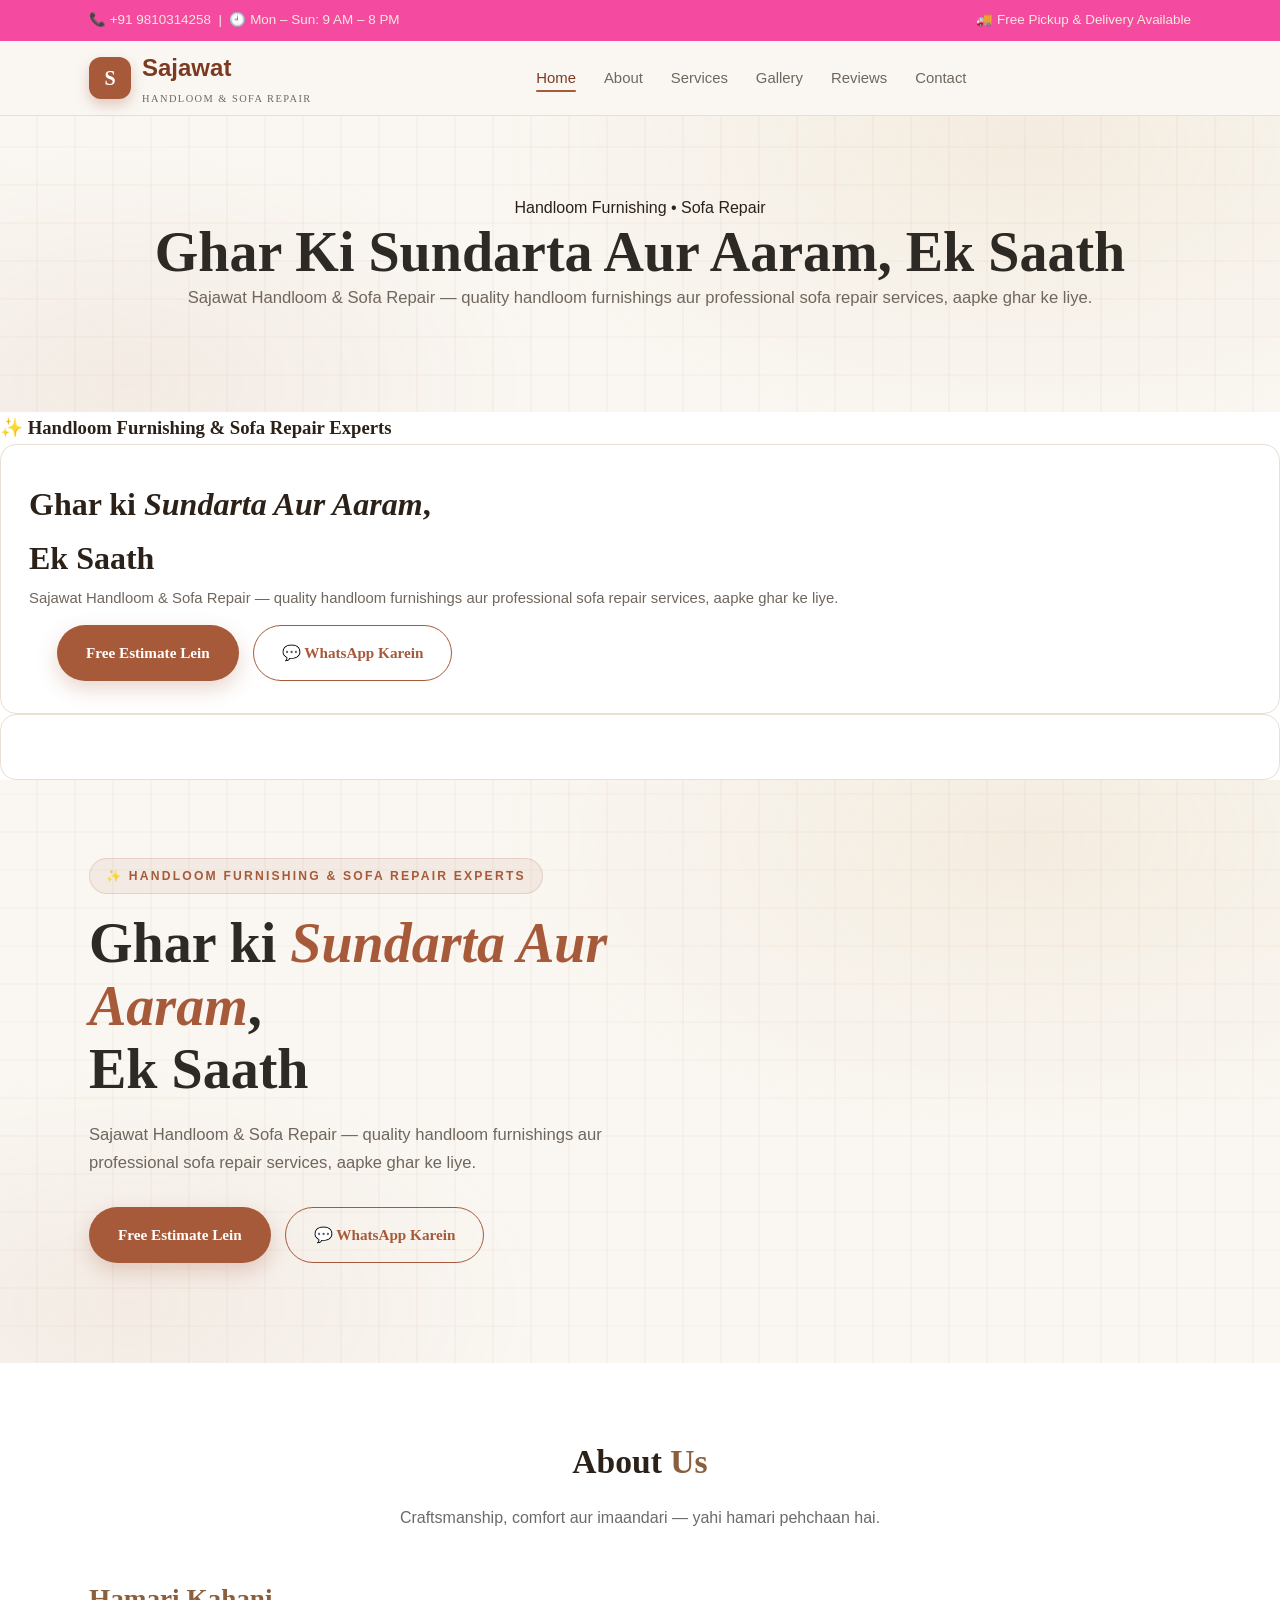
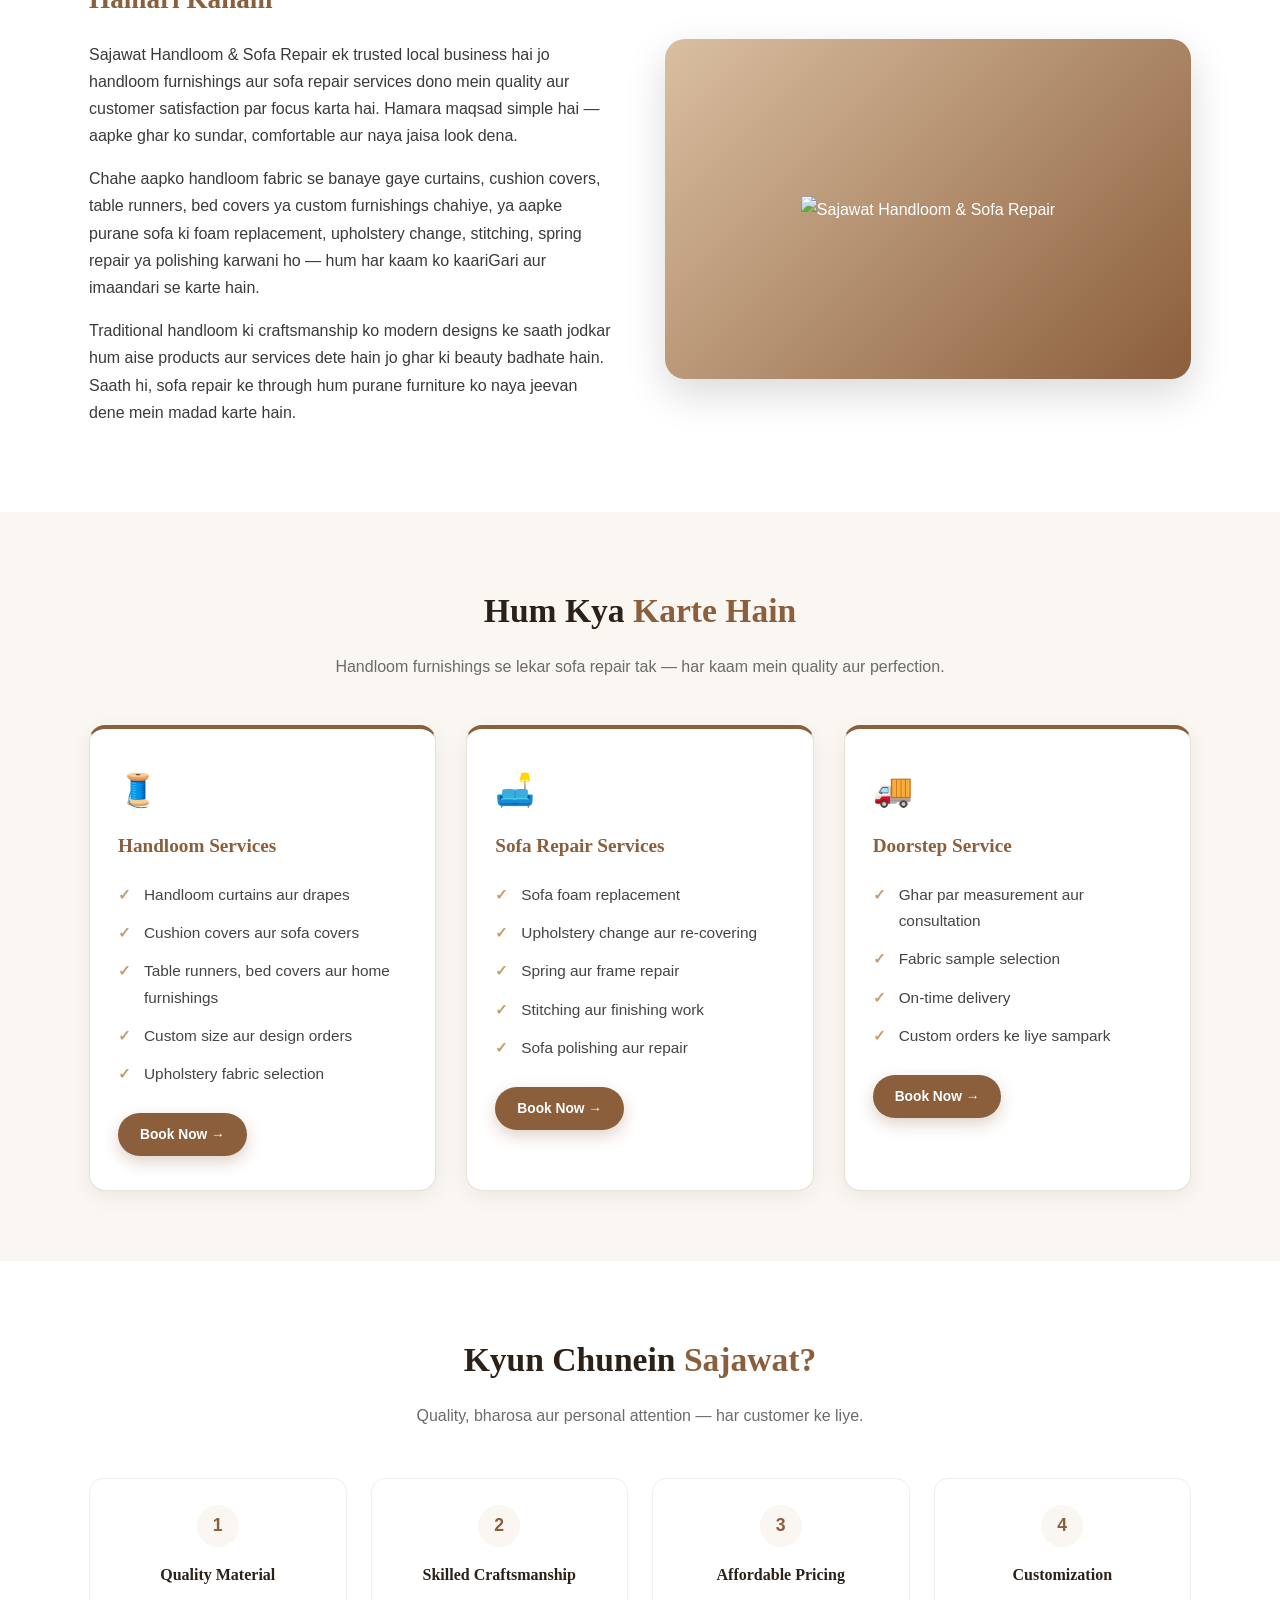
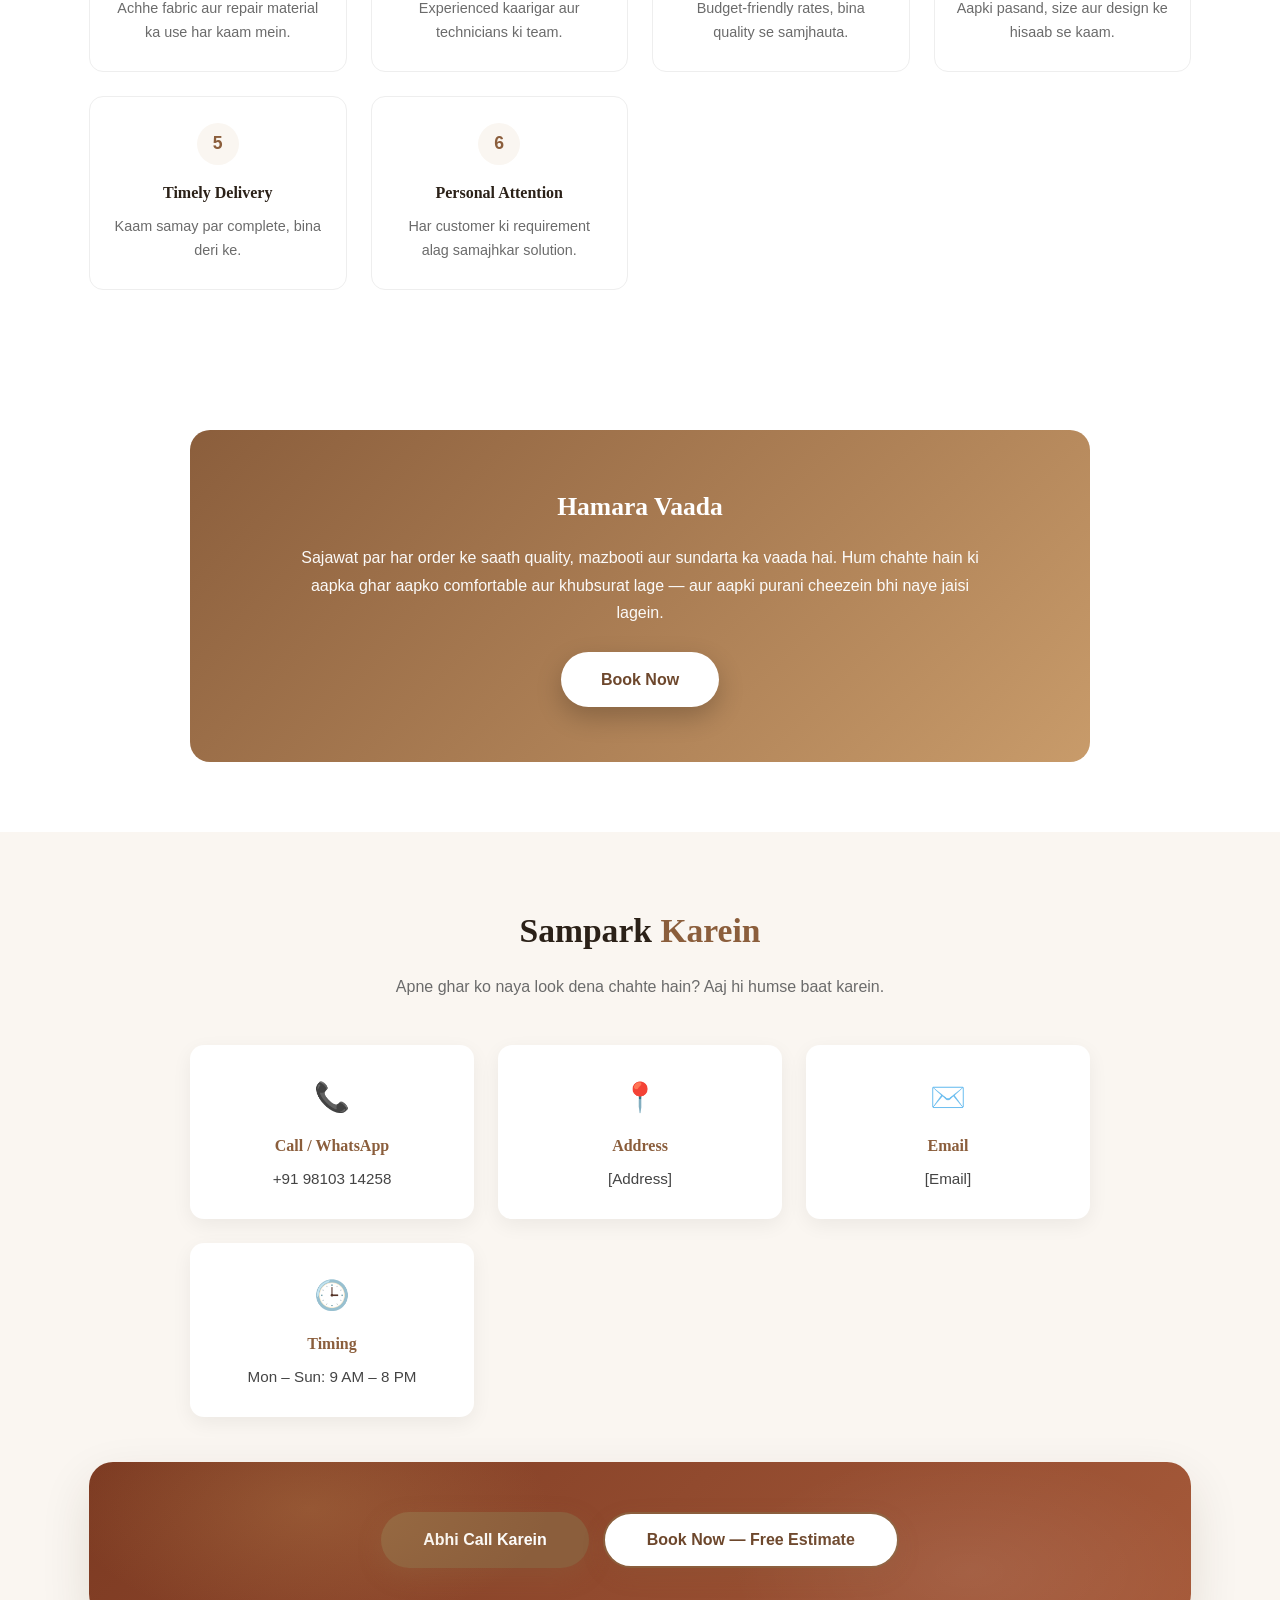
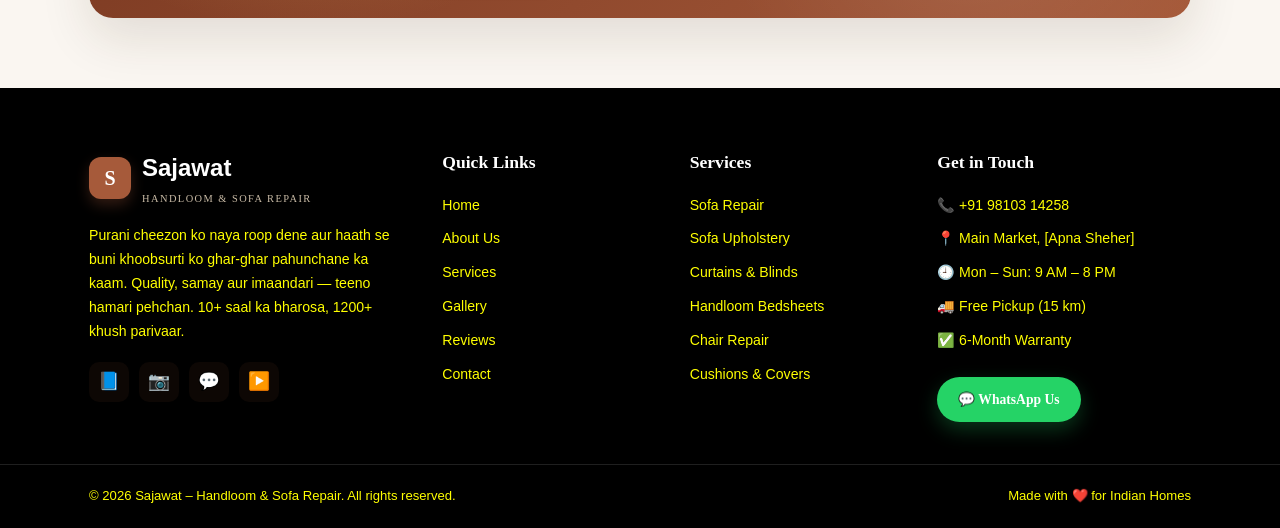
==== commit e5404da7: "initial commit" ====
--- a/about.html
+++ b/about.html
@@ -1,15 +1,14 @@
 <!DOCTYPE html>
 <html lang="en">
 <head>
+    <link href="https://cdn.jsdelivr.net/npm/bootstrap@6.0.0-alpha.2/dist/css/bootstrap.min.css" rel="stylesheet" integrity="sha384-MKn5NWVBEuQXJE7TSKSgPUmMiSCmVTfCsR+VSSeQpHnoyJQZZFn/kBn+Ht5jZDPQ" crossorigin="anonymous">
 <meta charset="UTF-8">
 <meta name="viewport" content="width=device-width, initial-scale=1.0">
 <title>About Us | Sajawat Handloom & Sofa Repair</title>
 <meta name="description" content="Sajawat Handloom & Sofa Repair offers quality handloom furnishings and professional sofa repair services. Custom curtains, cushion covers, sofa foam replacement, upholstery and more.">
 <link rel="stylesheet" href="assets/css/style.css">
 <style>
-  /* =====================================================
-     RESET & BASE
-     ===================================================== */
+  /* ---------- RESET & BASE ---------- */
   * { margin: 0; padding: 0; box-sizing: border-box; }
 
   :root {
@@ -28,7 +27,6 @@
     color: var(--dark);
     background: var(--white);
     line-height: 1.7;
-    overflow-x: hidden;
   }
   img { max-width: 100%; display: block; }
   a { text-decoration: none; color: inherit; }
@@ -52,479 +50,35 @@
     font-size: 1rem;
   }
 
-  /* =====================================================
-     TOPBAR + NAV (fallback so page looks complete)
-     ===================================================== */
-  .topbar {
-    background: var(--dark);
-    color: #e9dfd1;
-    font-size: .82rem;
-    padding: 8px 0;
-  }
-  .topbar .container {
-    display: flex;
-    justify-content: space-between;
-    gap: 16px;
-    flex-wrap: wrap;
-  }
-
-  .nav {
-    position: sticky;
-    top: 0;
-    z-index: 100;
-    background: rgba(255,255,255,.96);
-    backdrop-filter: blur(10px);
-    border-bottom: 1px solid #eee;
-  }
-  .nav .container {
-    display: flex;
-    align-items: center;
-    justify-content: space-between;
-    padding: 14px 0;
-  }
-  .logo {
-    display: flex;
-    align-items: center;
-    gap: 10px;
-    font-weight: 700;
-    font-size: 1.1rem;
-    color: var(--dark);
-  }
-  .logo .mark {
-    width: 38px; height: 38px;
-    border-radius: 50%;
-    background: var(--primary);
-    color: #fff;
-    display: grid;
-    place-items: center;
-    font-family: 'Playfair Display', Georgia, serif;
-    font-size: 1.2rem;
-    flex-shrink: 0;
-  }
-  .logo small {
-    display: block;
-    font-size: .58rem;
-    letter-spacing: .14em;
-    color: var(--gray);
-    font-weight: 500;
-  }
-  .nav-links {
-    display: flex;
-    gap: 26px;
-    list-style: none;
-  }
-  .nav-links a {
-    font-size: .9rem;
-    font-weight: 500;
-    color: var(--dark);
-    position: relative;
-    padding: 4px 0;
-    transition: color .22s;
-  }
-  .nav-links a.active,
-  .nav-links a:hover { color: var(--primary); }
-  .nav-links a::after {
-    content: "";
-    position: absolute;
-    left: 0; bottom: -2px;
-    width: 0; height: 2px;
-    background: var(--primary);
-    transition: width .25s;
-  }
-  .nav-links a:hover::after,
-  .nav-links a.active::after { width: 100%; }
-
-  .hamburger {
-    display: none;
-    flex-direction: column;
-    gap: 5px;
-    background: none;
-    border: 0;
-    cursor: pointer;
-    padding: 6px;
-  }
-  .hamburger span {
-    display: block;
-    width: 24px; height: 2px;
-    background: var(--dark);
-    border-radius: 2px;
-  }
-
-  /* =====================================================
-     HERO — REDESIGNED
-     ===================================================== */
-  .hero {
-    position: relative;
-    padding: 100px 24px 90px;
-    background:
-      radial-gradient(1100px 480px at 100% 0%, rgba(200,155,106,.25), transparent 60%),
-      radial-gradient(900px 500px at 0% 100%, rgba(139,94,60,.16), transparent 60%),
-      linear-gradient(180deg, #fdf9f3 0%, #f6ecdd 100%);
-    overflow: hidden;
-  }
-  /* decorative ring */
-  .hero::before {
-    content: "";
-    position: absolute;
-    top: 40px; right: 8%;
-    width: 130px; height: 130px;
-    border: 2px dashed rgba(139,94,60,.28);
-    border-radius: 50%;
-    animation: spin 32s linear infinite;
-    pointer-events: none;
-  }
-  /* decorative dot */
-  .hero::after {
-    content: "";
-    position: absolute;
-    bottom: 60px; left: 5%;
-    width: 80px; height: 80px;
-    background: radial-gradient(circle, rgba(200,155,106,.4), transparent 70%);
-    border-radius: 50%;
-    pointer-events: none;
-  }
-  @keyframes spin { to { transform: rotate(360deg); } }
-
-  .hero .container {
-    position: relative;
-    z-index: 2;
-    display: grid;
-    grid-template-columns: 1.1fr .9fr;
-    gap: 60px;
-    align-items: center;
-  }
-
-  .hero-content { max-width: 560px; }
-
-  .eyebrow {
-    display: inline-block;
-    font-size: .74rem;
-    font-weight: 600;
-    letter-spacing: .08em;
-    text-transform: uppercase;
-    color: var(--primary-dark);
-    background: #fff;
-    padding: 9px 18px;
-    border-radius: 100px;
-    box-shadow: 0 6px 18px rgba(139,94,60,.15);
-    margin-bottom: 22px;
-  }
-
-  .hero h1 {
-    font-size: clamp(2rem, 4.2vw, 3.1rem);
-    line-height: 1.15;
-    font-weight: 800;
-    letter-spacing: -.02em;
-    color: var(--dark);
-    margin-bottom: 20px;
-  }
-  .hero h1 em {
-    font-style: normal;
-    color: var(--primary);
-    background: linear-gradient(180deg, transparent 62%, rgba(200,155,106,.5) 62%);
-    padding: 0 4px;
-  }
-
-  .hero-content p {
-    font-size: 1.02rem;
-    color: #4a4038;
-    margin-bottom: 30px;
-    max-width: 500px;
-  }
-
-  .hero-cta {
-    display: flex;
-    flex-wrap: wrap;
-    gap: 14px;
-    margin-bottom: 38px;
-  }
-
-  .btn {
-    display: inline-flex;
-    align-items: center;
-    justify-content: center;
-    gap: 8px;
-    padding: 14px 32px;
-    border-radius: 100px;
-    font-weight: 700;
-    font-size: .95rem;
-    cursor: pointer;
-    border: 0;
-    font-family: inherit;
-    transition: transform .2s, box-shadow .25s, background .25s;
-  }
-  .btn-primary {
-    background: var(--primary);
-    color: #fff;
-    box-shadow: 0 10px 26px rgba(139,94,60,.35);
-  }
-  .btn-primary:hover {
-    background: var(--primary-dark);
-    transform: translateY(-3px);
-    box-shadow: 0 14px 32px rgba(139,94,60,.42);
-  }
-  .btn-ghost {
-    background: #fff;
-    color: var(--primary-dark);
-    border: 2px solid var(--primary);
-    box-shadow: 0 8px 20px rgba(139,94,60,.12);
-  }
-  .btn-ghost:hover {
-    background: var(--primary);
-    color: #fff;
-    transform: translateY(-3px);
-  }
-
-  /* Hero stats strip */
-  .hero-stats {
-    display: flex;
-    gap: 34px;
-    flex-wrap: wrap;
-    padding-top: 24px;
-    border-top: 1px solid rgba(139,94,60,.18);
-    max-width: 460px;
-  }
-  .hero-stats div strong {
-    display: block;
-    font-size: 1.5rem;
-    font-weight: 800;
-    color: var(--primary);
-    line-height: 1.1;
-  }
-  .hero-stats div span {
-    font-size: .8rem;
-    color: var(--gray);
-    letter-spacing: .02em;
-  }
-
-  /* Hero visual */
-  .hero-visual {
-    position: relative;
-    display: flex;
-    justify-content: center;
-    align-items: center;
-    min-height: 440px;
-  }
-  .hero-visual .frame {
-    position: relative;
-    width: 100%;
-    max-width: 400px;
-    aspect-ratio: 4 / 5;
-    border-radius: 26px;
-    background:
-      radial-gradient(circle at 25% 20%, rgba(255,255,255,.35), transparent 55%),
-      linear-gradient(135deg, #d9bfa0 0%, #a87a4e 58%, #6d472c 100%);
-    box-shadow: 0 30px 60px rgba(109,71,44,.35);
-    overflow: hidden;
-    display: grid;
-    place-items: center;
-    color: #fff;
-    text-align: center;
-    padding: 30px;
-    font-size: .95rem;
-    line-height: 1.6;
-  }
-  .hero-visual .frame::before {
-    content: "";
-    position: absolute;
-    inset: 14px;
-    border: 2px dashed rgba(255,255,255,.35);
-    border-radius: 18px;
-    pointer-events: none;
-  }
-  .hero-visual .frame .badge {
-    position: absolute;
-    bottom: 22px; left: 22px; right: 22px;
-    background: rgba(255,255,255,.95);
-    color: var(--primary-dark);
-    padding: 13px 16px;
-    border-radius: 14px;
-    font-size: .82rem;
-    font-weight: 600;
-    display: flex;
-    align-items: center;
-    gap: 10px;
-    box-shadow: 0 10px 24px rgba(0,0,0,.18);
-    text-align: left;
-  }
-  .hero-visual .frame .badge .dot {
-    width: 10px; height: 10px;
-    border-radius: 50%;
-    background: #25d366;
-    box-shadow: 0 0 0 4px rgba(37,211,102,.22);
-    flex-shrink: 0;
-  }
-
-  .hero-visual .float-card {
-    position: absolute;
-    background: #fff;
-    border-radius: 16px;
-    padding: 12px 16px;
-    box-shadow: 0 20px 40px rgba(109,71,44,.18);
-    display: flex;
-    align-items: center;
-    gap: 10px;
-    font-size: .8rem;
-    font-weight: 600;
-    color: var(--dark);
-    white-space: nowrap;
-  }
-  .hero-visual .float-card .ic {
-    width: 34px; height: 34px;
-    border-radius: 10px;
-    display: grid;
-    place-items: center;
-    font-size: 1rem;
-    background: #faf6f0;
-  }
-  .hero-visual .fc-1 {
-    top: 12%; left: -24px;
-    animation: floaty 5s ease-in-out infinite;
-  }
-  .hero-visual .fc-2 {
-    bottom: 22%; right: -24px;
-    animation: floaty 6s ease-in-out infinite .6s;
-  }
-  @keyframes floaty {
-    0%, 100% { transform: translateY(0); }
-    50%      { transform: translateY(-10px); }
-  }
-
-  /* =====================================================
-     ABOUT — REDESIGNED
-     ===================================================== */
+  /* ---------- ABOUT STORY ---------- */
   .about-grid {
     display: grid;
     grid-template-columns: 1fr 1fr;
-    gap: 60px;
+    gap: 50px;
     align-items: center;
   }
-
   .about-text h2 {
-    font-size: clamp(1.4rem, 2.6vw, 1.85rem);
+    font-size: 1.7rem;
     color: var(--primary);
     margin-bottom: 18px;
-    line-height: 1.25;
-  }
-  .about-text h2 span {
-    display: block;
-    font-size: .72rem;
-    letter-spacing: .2em;
-    text-transform: uppercase;
-    color: var(--accent);
-    font-weight: 700;
-    margin-bottom: 8px;
-  }
-  .about-text p {
-    margin-bottom: 16px;
-    color: #3a3a3a;
-    font-size: .98rem;
-  }
-
-  .about-highlights {
-    list-style: none;
-    margin: 26px 0 0;
-    display: grid;
-    grid-template-columns: 1fr 1fr;
-    gap: 14px 22px;
-  }
-  .about-highlights li {
-    position: relative;
-    padding-left: 34px;
-    font-size: .9rem;
-    color: #3a3a3a;
-    line-height: 1.4;
-    font-weight: 500;
-  }
-  .about-highlights li::before {
-    content: "✓";
-    position: absolute;
-    left: 0; top: -1px;
-    width: 22px; height: 22px;
-    background: var(--primary);
-    color: #fff;
-    border-radius: 50%;
-    display: grid;
-    place-items: center;
-    font-size: .72rem;
-    font-weight: 700;
-  }
-
+  }
+  .about-text p { margin-bottom: 16px; color: #3a3a3a; }
   .about-image {
-    position: relative;
-    min-height: 430px;
-    border-radius: 26px;
-    background:
-      radial-gradient(circle at 20% 20%, rgba(255,255,255,.35), transparent 55%),
-      linear-gradient(135deg, #d9bfa0 0%, #a87a4e 55%, #6d472c 100%);
+    border-radius: 20px;
+    overflow: hidden;
+    box-shadow: 0 15px 40px rgba(0,0,0,0.15);
+    background: linear-gradient(135deg, #d9bfa0, #8B5E3C);
+    min-height: 340px;
     display: flex;
     align-items: center;
     justify-content: center;
     color: #fff;
+    font-size: 1rem;
     text-align: center;
-    padding: 40px 30px;
-    overflow: hidden;
-    box-shadow: 0 30px 60px rgba(109,71,44,.32);
-    font-size: .95rem;
-    line-height: 1.6;
-  }
-  .about-image::before {
-    content: "";
-    position: absolute;
-    inset: 16px;
-    border: 2px dashed rgba(255,255,255,.35);
-    border-radius: 18px;
-    pointer-events: none;
-  }
-  .about-image::after {
-    content: "🧵";
-    position: absolute;
-    top: 22px; right: 22px;
-    width: 48px; height: 48px;
-    background: rgba(255,255,255,.18);
-    border-radius: 50%;
-    display: grid;
-    place-items: center;
-    font-size: 1.35rem;
-    backdrop-filter: blur(4px);
-  }
-  .about-image > span {
-    position: relative;
-    z-index: 1;
-    max-width: 240px;
-    font-weight: 500;
-    opacity: .95;
-  }
-
-  .about-badge {
-    position: absolute;
-    bottom: 22px; left: 22px;
-    background: #fff;
-    color: var(--primary-dark);
-    padding: 14px 20px;
-    border-radius: 16px;
-    box-shadow: 0 16px 34px rgba(0,0,0,.22);
-    text-align: left;
-  }
-  .about-badge .big {
-    font-size: 1.55rem;
-    font-weight: 800;
-    color: var(--primary);
-    line-height: 1;
-  }
-  .about-badge .big small {
-    display: block;
-    font-size: .64rem;
-    color: var(--gray);
-    font-weight: 500;
-    letter-spacing: .06em;
-    text-transform: uppercase;
-    margin-top: 5px;
-  }
-
-  /* =====================================================
-     SERVICES (unchanged layout, kept intact)
-     ===================================================== */
+    padding: 20px;
+  }
+
+  /* ---------- SERVICES ---------- */
   .services-bg { background: var(--light); }
   .services-grid {
     display: grid;
@@ -565,6 +119,8 @@
     color: var(--accent);
     font-weight: 700;
   }
+
+  /* Book Now link inside service cards */
   .card-book {
     margin-top: 20px;
     align-self: flex-start;
@@ -584,9 +140,7 @@
     transform: translateY(-2px);
   }
 
-  /* =====================================================
-     WHY CHOOSE US
-     ===================================================== */
+  /* ---------- WHY CHOOSE US ---------- */
   .why-grid {
     display: grid;
     grid-template-columns: repeat(auto-fit, minmax(220px, 1fr));
@@ -619,9 +173,7 @@
   .why-item h4 { margin-bottom: 8px; color: var(--dark); }
   .why-item p { font-size: .9rem; color: var(--gray); }
 
-  /* =====================================================
-     PROMISE
-     ===================================================== */
+  /* ---------- PROMISE ---------- */
   .promise {
     background: linear-gradient(135deg, #8B5E3C, #C89B6A);
     color: #fff;
@@ -651,9 +203,7 @@
     transform: translateY(-2px);
   }
 
-  /* =====================================================
-     CONTACT / CTA
-     ===================================================== */
+  /* ---------- CONTACT / CTA ---------- */
   .contact { background: var(--light); }
   .contact-grid {
     display: grid;
@@ -713,28 +263,27 @@
   }
 
   /* =====================================================
-     QUOTE MODAL (FORM)
+     QUOTE MODAL (FORM) — BULLETPROOF OVERLAY + BOX
      ===================================================== */
   .qf-overlay{
     position: fixed;
-    inset: 0;
-    z-index: 9999;
-    display: flex;
+    top: 0; left: 0; right: 0; bottom: 0;
+    z-index: 999999;
+    display: none;                /* hidden by default */
     align-items: center;
     justify-content: center;
     padding: 20px;
-    background: rgba(20, 14, 10, .68);
+    background: rgba(20, 14, 10, 0.75);
     -webkit-backdrop-filter: blur(4px);
     backdrop-filter: blur(4px);
-    opacity: 0;
-    visibility: hidden;
-    pointer-events: none;
-    transition: opacity .28s ease, visibility .28s ease;
   }
   .qf-overlay.open{
-    opacity: 1;
-    visibility: visible;
-    pointer-events: auto;
+    display: flex;                /* visible when open */
+    animation: qfOverlayIn .25s ease both;
+  }
+  @keyframes qfOverlayIn{
+    from{ opacity: 0; }
+    to  { opacity: 1; }
   }
 
   .qf-modal{
@@ -779,6 +328,7 @@
   }
   .qf-head p{ font-size: .86rem; color: #8a7d72; margin: 0; font-weight: 300; }
 
+  /* Form fields */
   .qf-form{ display: flex; flex-direction: column; gap: 14px; }
   .qf-field{ display: flex; flex-direction: column; gap: 6px; }
   .qf-field label{
@@ -843,103 +393,25 @@
     font-weight: 300;
   }
 
-  /* =====================================================
-     FOOTER (fallback so page looks complete)
-     ===================================================== */
-  footer {
-    background: #1f1811;
-    color: #d9cdbf;
-    padding: 60px 24px 0;
-    margin-top: 60px;
-  }
-  .f-grid {
-    display: grid;
-    grid-template-columns: 1.4fr 1fr 1fr 1.1fr;
-    gap: 40px;
-  }
-  footer h4 {
-    color: #fff;
-    font-size: .95rem;
-    margin-bottom: 16px;
-    letter-spacing: .04em;
-  }
-  footer ul { list-style: none; }
-  footer ul li {
-    font-size: .88rem;
-    padding: 5px 0;
-    color: #c9bdae;
-  }
-  footer ul li a { transition: color .22s; }
-  footer ul li a:hover { color: var(--accent); }
-  footer p { font-size: .9rem; line-height: 1.8; color: #b8aa99; }
-  .social-row { display: flex; gap: 10px; }
-  .social-row a {
-    width: 38px; height: 38px;
-    display: grid;
-    place-items: center;
-    background: rgba(255,255,255,.07);
-    border-radius: 50%;
-    font-size: .95rem;
-    transition: background .25s, transform .2s;
-  }
-  .social-row a:hover {
-    background: var(--accent);
-    transform: translateY(-3px);
-  }
-  .f-bottom {
-    margin-top: 50px;
-    padding: 22px 0;
-    border-top: 1px solid rgba(255,255,255,.1);
-    font-size: .8rem;
-    color: #a99c8b;
-  }
-  .f-bottom .container {
-    display: flex;
-    justify-content: space-between;
-    flex-wrap: wrap;
-    gap: 10px;
-  }
-
-  /* =====================================================
-     RESPONSIVE
-     ===================================================== */
-  @media (max-width: 900px) {
-    .hero .container,
-    .about-grid {
-      grid-template-columns: 1fr;
-      gap: 44px;
-    }
-    .hero-visual { min-height: 380px; order: -1; }
-    .hero-visual .frame { max-width: 340px; }
-    .about-highlights { grid-template-columns: 1fr; }
-    .f-grid { grid-template-columns: 1fr 1fr; }
-  }
-
+  /* Small phones */
+  @media (max-width: 560px){
+    .qf-modal{ padding: 24px 20px 20px; border-radius: 16px; }
+    .qf-head h3{ font-size: 1.25rem; }
+    .promise-btn{ padding: 13px 30px; }
+  }
+
+  /* ---------- RESPONSIVE ---------- */
   @media (max-width: 820px) {
+    .about-grid { grid-template-columns: 1fr; }
     .nav-links { display: none; }
-    .hamburger { display: flex; }
-  }
-
-  @media (max-width: 560px) {
-    .hero { padding: 70px 18px 60px; }
-    .hero-visual { min-height: 300px; }
-    .hero-visual .frame { max-width: 270px; }
-    .hero-visual .fc-1,
-    .hero-visual .fc-2 { display: none; }
-    .hero-stats { gap: 20px; }
-    .hero-stats div strong { font-size: 1.25rem; }
-    .about-image { min-height: 330px; }
-    .qf-modal { padding: 24px 20px 20px; border-radius: 16px; }
-    .qf-head h3 { font-size: 1.25rem; }
-    .promise-btn { padding: 13px 30px; }
-    .f-grid { grid-template-columns: 1fr; gap: 30px; }
-    .f-bottom .container { justify-content: center; text-align: center; }
+    .hero { padding: 70px 20px 80px; }
   }
 </style>
 </head>
 <body>
 
-<!-- ================= TOPBAR ================= -->
+<!-- ================= NAVBAR ================= -->
+<!-- Topbar -->
 <div class="topbar">
   <div class="container">
     <span>📞 +91 9810314258 &nbsp;|&nbsp; 🕘 Mon – Sun: 9 AM – 8 PM</span>
@@ -947,7 +419,7 @@
   </div>
 </div>
 
-<!-- ================= NAVBAR ================= -->
+<!-- Navbar -->
 <header class="nav" id="nav">
   <div class="container">
     <a href="index.html" class="logo">
@@ -963,73 +435,78 @@
       <li><a href="index.html#contact">Contact</a></li>
     </ul>
     <div class="nav-cta">
-      <button class="hamburger" id="hamburger" aria-label="Menu">
-        <span></span><span></span><span></span>
-      </button>
+      <button class="hamburger" id="hamburger" aria-label="Menu"><span></span><span></span><span></span></button>
     </div>
   </div>
 </header>
 
-<!-- ================= HERO (REDESIGNED) ================= -->
+<!-- ================= HERO ================= -->
+<section class="hero" style="justify-content: center; text-align: center;" >
+  <span class="tagline">Handloom Furnishing • Sofa Repair</span>
+  <div class="Hero_section">
+  <h1 class="Hero_Heading" style="max-width: 100%; margin: auto; padding: 0 20px; justify-content: center; text-align: center;">Ghar Ki Sundarta Aur Aaram, Ek Saath</h1>
+  <p style="max-width: 100%; margin: auto; padding: 0 20px; justify-content: center; text-align: center;">Sajawat Handloom &amp; Sofa Repair — quality handloom furnishings aur professional sofa repair services, aapke ghar ke liye.</p>
+  </div>
+</section>
+<div class="row">
+<div class="bg-primary p-5 mb-5">
+    <h3 class="text-white">✨ Handloom Furnishing &amp; Sofa Repair Experts</h3>
+  </div>
+      <div class="sm:col-6">
+    <div class="card">
+      <div class="card-body">
+        <h1 class="card-title">Ghar ki <em>Sundarta Aur Aaram</em>,<br>Ek Saath</h1>
+        <p class="card-text">Sajawat Handloom &amp; Sofa Repair — quality handloom furnishings aur professional sofa repair services, aapke ghar ke liye.</p>
+        <a href="#" class="btn-solid theme-primary"><div class="hero-cta">
+        <!-- ✅ FREE ESTIMATE → opens the modal -->
+        <div class="hero-cta">
+        <!-- ✅ FREE ESTIMATE → opens the modal -->
+        <a href="#" class="btn btn-primary qf-trigger" data-service="Sofa Repair / Restoration">Free Estimate Lein</a>
+
+        <!-- ✅ WhatsApp -->
+        <a href="#" class="btn btn-ghost"
+           onclick="return openWA('Hello Sajawat! Mujhe services ke bare me jankari chahiye.')">💬 WhatsApp Karein</a>
+      </div>
+      </div>
+    </div>
+  </div>
+</div>
+  <div class="sm:col-6 mb-3 sm:mb-0">
+    <div class="card">
+      <div class="card-image">
+        <img width="100%" src="https://content.jdmagicbox.com/v2/comp/mumbai/z4/022pxx22.xx22.210730122311.k1z4/catalogue/mac-furniture-dombivli-east-thane-furniture-dealers-kptnzj2183.jpg" alt="">
+      </div>
+    </div>
+  </div>
+<!-- Hero -->
 <section class="hero" id="home">
   <div class="container">
-
-    <!-- LEFT CONTENT -->
-    <div class="hero-content">
-      <span class="eyebrow">✨ Handloom Furnishing &amp; Sofa Repair Experts</span>
-      <h1>Ghar ki <em>Sundarta Aur Aaram</em>, Ek Saath</h1>
-      <p>
-        Sajawat Handloom &amp; Sofa Repair — quality handloom furnishings aur
-        professional sofa repair services, aapke ghar ke liye. Har kaam mein
-        craftsmanship aur imaandari.
-      </p>
+    <div>
+      <span class="eyebrow bg-light">✨ Handloom Furnishing &amp; Sofa Repair Experts</span>
+      <h1>Ghar ki <em>Sundarta Aur Aaram</em>,<br>Ek Saath</h1>
+      <p>Sajawat Handloom &amp; Sofa Repair — quality handloom furnishings aur professional sofa repair services, aapke ghar ke liye.</p>
 
       <div class="hero-cta">
-        <a href="#" class="btn btn-primary qf-trigger" data-service="Sofa Repair / Restoration">
-          Free Estimate Lein
-        </a>
+        <!-- ✅ FREE ESTIMATE → opens the modal -->
+        <a href="#" class="btn btn-primary qf-trigger" data-service="Sofa Repair / Restoration">Free Estimate Lein</a>
+
+        <!-- ✅ WhatsApp -->
         <a href="#" class="btn btn-ghost"
-           onclick="return openWA('Hello Sajawat! Mujhe services ke bare me jankari chahiye.')">
-          💬 WhatsApp Karein
-        </a>
-      </div>
-
-      <div class="hero-stats">
-        <div><strong>10+</strong><span>Years of Trust</span></div>
-        <div><strong>1200+</strong><span>Happy Homes</span></div>
-        <div><strong>6-Mo</strong><span>Warranty</span></div>
-      </div>
-    </div>
-
-    <!-- RIGHT VISUAL -->
-    <div class="hero-visual">
-      <div class="frame">
-        Yahan Aap Apni Image Lagayein
-        <div class="badge">
-          <span class="dot"></span> Free Pickup &amp; Delivery Available
-        </div>
-      </div>
-      <div class="float-card fc-1"><div class="ic">🛋️</div> Sofa Repair</div>
-      <div class="float-card fc-2"><div class="ic">🧵</div> Handloom Parde</div>
-    </div>
-
+           onclick="return openWA('Hello Sajawat! Mujhe services ke bare me jankari chahiye.')">💬 WhatsApp Karein</a>
+      </div>
+    </div>
   </div>
 </section>
 
-<!-- ================= ABOUT (REDESIGNED) ================= -->
+<!-- ================= ABOUT ================= -->
 <section id="about">
   <div class="container">
     <h2 class="section-title">About <span>Us</span></h2>
     <p class="section-sub">Craftsmanship, comfort aur imaandari — yahi hamari pehchaan hai.</p>
 
     <div class="about-grid">
-
-      <!-- TEXT -->
       <div class="about-text">
-        <h2>
-          <span>Hamari Kahani</span>
-          Purani cheezon ko naya jeevan, haathon se buni khoobsurti
-        </h2>
+        <h2>Hamari Kahani</h2>
         <p>
           Sajawat Handloom &amp; Sofa Repair ek trusted local business hai jo handloom furnishings
           aur sofa repair services dono mein quality aur customer satisfaction par focus karta hai.
@@ -1046,25 +523,11 @@
           aur services dete hain jo ghar ki beauty badhate hain. Saath hi, sofa repair ke through
           hum purane furniture ko naya jeevan dene mein madad karte hain.
         </p>
-
-        <ul class="about-highlights">
-          <li>Premium Handloom Fabrics</li>
-          <li>Expert Sofa Repair</li>
-          <li>Doorstep Consultation</li>
-          <li>6-Month Warranty</li>
-          <li>Custom Sizes &amp; Designs</li>
-          <li>On-Time Delivery</li>
-        </ul>
-      </div>
-
-      <!-- IMAGE -->
+      </div>
       <div class="about-image">
-        <span>Yahan Aap Apni Image Lagayein</span>
-        <div class="about-badge">
-          <div class="big">1200+<small>Happy Homes</small></div>
-        </div>
-      </div>
-
+        <img src="https://content.jdmagicbox.com/comp/chandrapur/y5/9999p36185.36185.090910173902.p8y5/catalogue/gandhi-sales-chandrapur-city-chandrapur-chair-manufacturers-zaqoczbdub.jpg" alt="Sajawat Handloom & Sofa Repair">
+        
+      </div>
     </div>
   </div>
 </section>
@@ -1170,6 +633,7 @@
       Hum chahte hain ki aapka ghar aapko comfortable aur khubsurat lage —
       aur aapki purani cheezein bhi naye jaisi lagein.
     </p>
+    <!-- ✅ BOOK NOW → opens the modal -->
     <a href="#" class="promise-btn qf-trigger" data-service="Sofa Repair / Restoration">Book Now</a>
   </div>
 </section>
@@ -1189,12 +653,12 @@
       <div class="contact-card">
         <div class="icon">📍</div>
         <h4>Address</h4>
-        <p>Main Market, [Apna Sheher]</p>
+        <p>[Address]</p>
       </div>
       <div class="contact-card">
         <div class="icon">✉️</div>
         <h4>Email</h4>
-        <p>sajawat@example.com</p>
+        <p>[Email]</p>
       </div>
       <div class="contact-card">
         <div class="icon">🕒</div>
@@ -1205,9 +669,8 @@
 
     <div class="cta-banner">
       <a href="tel:+919810314258">Abhi Call Karein</a>
-      <button type="button" class="btn-outline qf-trigger" data-service="Sofa Repair / Restoration">
-        Book Now — Free Estimate
-      </button>
+      <!-- ✅ BOOK NOW / ESTIMATE → opens the modal -->
+      <button type="button" class="btn-outline qf-trigger" data-service="Sofa Repair / Restoration">Book Now — Free Estimate</button>
     </div>
   </div>
 </section>
@@ -1261,8 +724,7 @@
           <li>🚚 Free Pickup (15 km)</li>
           <li>✅ 6-Month Warranty</li>
         </ul>
-        <a href="#" class="btn btn-ghost btn-sm"
-           style="margin-top:16px;padding:10px 20px;font-size:.82rem"
+        <a href="#" class="btn btn-wa btn-sm" style="margin-top:14px"
            onclick="return openWA('Hello Sajawat!')">💬 WhatsApp Us</a>
       </div>
     </div>
@@ -1274,6 +736,7 @@
     </div>
   </div>
 </footer>
+
 
 <!-- ============ QUOTE MODAL (FORM) ============ -->
 <div class="qf-overlay" id="qfOverlay" role="dialog" aria-modal="true" aria-labelledby="qfTitle">
@@ -1283,14 +746,14 @@
       <h3 id="qfTitle">Free Estimate Lein</h3>
       <p>Apni details bharein — hum turant WhatsApp par reply karenge.</p>
     </div>
-    <form class="qf-form" id="qfForm">
+    <form class="qf-form" id="qfForm" novalidate>
       <div class="qf-field">
         <label for="qfName">Aapka Naam *</label>
         <input type="text" id="qfName" placeholder="e.g. Rahul Sharma" required>
       </div>
       <div class="qf-field">
         <label for="qfPhone">Mobile Number *</label>
-        <input type="tel" id="qfPhone" placeholder="e.g. 98765 43210" required pattern="[0-9]{10}">
+        <input type="tel" id="qfPhone" placeholder="e.g. 98765 43210" required pattern="[0-9]{10}" inputmode="numeric" maxlength="10">
       </div>
       <div class="qf-field">
         <label for="qfService">Service</label>
@@ -1321,14 +784,14 @@
 <script src="assets/js/index.js"></script>
 <script src="assets/js/Gallery.js"></script>
 
-<!-- ============ QUOTE MODAL LOGIC ============ -->
+<!-- ============ QUOTE MODAL LOGIC (BULLETPROOF) ============ -->
 <script>
 (function () {
   'use strict';
 
   var WA_NUMBER = '919810314258';
 
-  /* Fallback for openWA() if not defined in index.js */
+  /* Fallback for openWA() if not defined in external scripts */
   if (typeof window.openWA !== 'function') {
     window.openWA = function (msg) {
       window.open('https://wa.me/' + WA_NUMBER + '?text=' + encodeURIComponent(msg || 'Hello Sajawat!'), '_blank');
@@ -1336,10 +799,11 @@
     };
   }
 
-  /* Footer year (safe) */
+  /* Set footer year safely */
   var yearEl = document.getElementById('year');
   if (yearEl) yearEl.textContent = new Date().getFullYear();
 
+  /* Grab modal elements */
   var overlay   = document.getElementById('qfOverlay');
   var closeBtn  = document.getElementById('qfClose');
   var form      = document.getElementById('qfForm');
@@ -1348,20 +812,28 @@
   var phoneIn   = document.getElementById('qfPhone');
   var msgIn     = document.getElementById('qfMsg');
 
-  if (!overlay || !form) return;
-
-  /* ---------- OPEN ---------- */
+  if (!overlay) {
+    console.error('[QuoteModal] Overlay not found in DOM');
+    return;
+  }
+
+  /* ---------- OPEN MODAL ---------- */
   function openQuote(prefillService) {
+    console.log('[QuoteModal] Opening. Service prefill:', prefillService);
+
+    /* Show overlay */
     overlay.classList.add('open');
     document.body.style.overflow = 'hidden';
 
-    if (prefillService && serviceIn) {
-      var target = prefillService.trim().toLowerCase();
+    /* Match & pre-select the service in the dropdown */
+    if (prefillService && serviceIn && serviceIn.options.length) {
+      var target = String(prefillService).trim().toLowerCase();
       var matched = false;
 
+      /* 1) Exact text/value match */
       for (var i = 0; i < serviceIn.options.length; i++) {
         var optText = serviceIn.options[i].text.trim().toLowerCase();
-        var optVal  = (serviceIn.options[i].value || '').trim().toLowerCase();
+        var optVal  = String(serviceIn.options[i].value || '').trim().toLowerCase();
         if (optText === target || (optVal && optVal === target)) {
           serviceIn.selectedIndex = i;
           matched = true;
@@ -1369,6 +841,7 @@
         }
       }
 
+      /* 2) Partial match fallback */
       if (!matched) {
         for (var j = 0; j < serviceIn.options.length; j++) {
           var t = serviceIn.options[j].text.trim().toLowerCase();
@@ -1380,71 +853,96 @@
       }
     }
 
-    setTimeout(function () { if (nameIn) nameIn.focus(); }, 150);
-  }
-
-  /* ---------- CLOSE ---------- */
+    /* Focus first field */
+    setTimeout(function () {
+      if (nameIn) nameIn.focus();
+    }, 200);
+  }
+
+  /* ---------- CLOSE MODAL ---------- */
   function closeQuote() {
+    console.log('[QuoteModal] Closing');
     overlay.classList.remove('open');
     document.body.style.overflow = '';
   }
 
-  /* ---------- Wire ALL .qf-trigger ---------- */
-  document.querySelectorAll('.qf-trigger').forEach(function (el) {
-    el.addEventListener('click', function (e) {
+  /* ---------- EVENT DELEGATION for ALL .qf-trigger ---------- */
+  /* Using document-level listener so it always works, even if */
+  /* buttons are added later or external scripts interfere.     */
+  document.addEventListener('click', function (e) {
+    var trigger = e.target && e.target.closest ? e.target.closest('.qf-trigger') : null;
+    if (!trigger) return;
+
+    /* Prevent link navigation / button default */
+    e.preventDefault();
+    e.stopPropagation();
+
+    var svc = trigger.getAttribute('data-service') || '';
+    openQuote(svc);
+  });
+
+  /* ---------- CLOSE CONTROLS ---------- */
+  if (closeBtn) {
+    closeBtn.addEventListener('click', function (e) {
       e.preventDefault();
-      e.stopPropagation();
-      var svc = el.getAttribute('data-service') || '';
-      openQuote(svc);
+      closeQuote();
     });
-  });
-
-  /* ---------- Controls ---------- */
-  closeBtn.addEventListener('click', closeQuote);
-
+  }
+
+  /* Click on backdrop closes modal */
   overlay.addEventListener('click', function (e) {
     if (e.target === overlay) closeQuote();
   });
 
+  /* ESC key closes modal */
   document.addEventListener('keydown', function (e) {
-    if (e.key === 'Escape' && overlay.classList.contains('open')) closeQuote();
+    if ((e.key === 'Escape' || e.key === 'Esc') && overlay.classList.contains('open')) {
+      closeQuote();
+    }
   });
 
-  /* ---------- Submit → WhatsApp ---------- */
-  form.addEventListener('submit', function (e) {
-    e.preventDefault();
-
-    var name  = nameIn.value.trim();
-    var phone = phoneIn.value.trim();
-    var svc   = serviceIn ? serviceIn.value : '';
-    var msg   = msgIn ? msgIn.value.trim() : '';
-
-    if (!name || !phone) {
-      alert('Kripya apna naam aur mobile number bharein.');
-      return;
-    }
-    if (!/^[0-9]{10}$/.test(phone)) {
-      alert('Kripya sahi 10-digit mobile number daalein.');
-      phoneIn.focus();
-      return;
-    }
-
-    var text  = 'Hello Sajawat! 🙏\n\n';
-    text += '*Free Estimate Request*\n';
-    text += '👤 Name: ' + name + '\n';
-    text += '📞 Phone: ' + phone + '\n';
-    if (svc) text += '🛠️ Service: ' + svc + '\n';
-    if (msg) text += '📝 Message: ' + msg + '\n';
-
-    window.open('https://wa.me/' + WA_NUMBER + '?text=' + encodeURIComponent(text), '_blank');
-
-    form.reset();
-    closeQuote();
-  });
-
-  console.log('[QuoteModal] Ready');
+  /* ---------- FORM SUBMIT → WhatsApp ---------- */
+  if (form) {
+    form.addEventListener('submit', function (e) {
+      e.preventDefault();
+
+      var name  = nameIn ? nameIn.value.trim() : '';
+      var phone = phoneIn ? phoneIn.value.replace(/\s+/g, '') : '';
+      var svc   = serviceIn ? serviceIn.value : '';
+      var msg   = msgIn ? msgIn.value.trim() : '';
+
+      /* Validation */
+      if (!name) {
+        alert('Kripya apna naam bharein.');
+        if (nameIn) nameIn.focus();
+        return;
+      }
+      if (!phone || !/^[0-9]{10}$/.test(phone)) {
+        alert('Kripya sahi 10-digit mobile number daalein.');
+        if (phoneIn) phoneIn.focus();
+        return;
+      }
+
+      /* Build WhatsApp message */
+      var text  = 'Hello Sajawat! 🙏\n\n';
+      text += '*Free Estimate Request*\n';
+      text += '👤 Name: ' + name + '\n';
+      text += '📞 Phone: ' + phone + '\n';
+      if (svc) text += '🛠️ Service: ' + svc + '\n';
+      if (msg) text += '📝 Message: ' + msg + '\n';
+
+      /* Open WhatsApp */
+      window.open('https://wa.me/' + WA_NUMBER + '?text=' + encodeURIComponent(text), '_blank');
+
+      /* Reset & close */
+      form.reset();
+      closeQuote();
+    });
+  }
+
+  console.log('[QuoteModal] Ready — click any .qf-trigger to open');
 })();
 </script>
-
+<script type="module" src="https://cdn.jsdelivr.net/npm/bootstrap@6.0.0-alpha.2/dist/js/bootstrap.bundle.min.js" integrity="sha384-+PW0IDVGGwmpaBQvcXY+W0BcpHpITFB3dSfSoGvDdHtLbrLpSbpGcvtQRM/BJpz+" crossorigin="anonymous"></script>
 </body>
 </html>
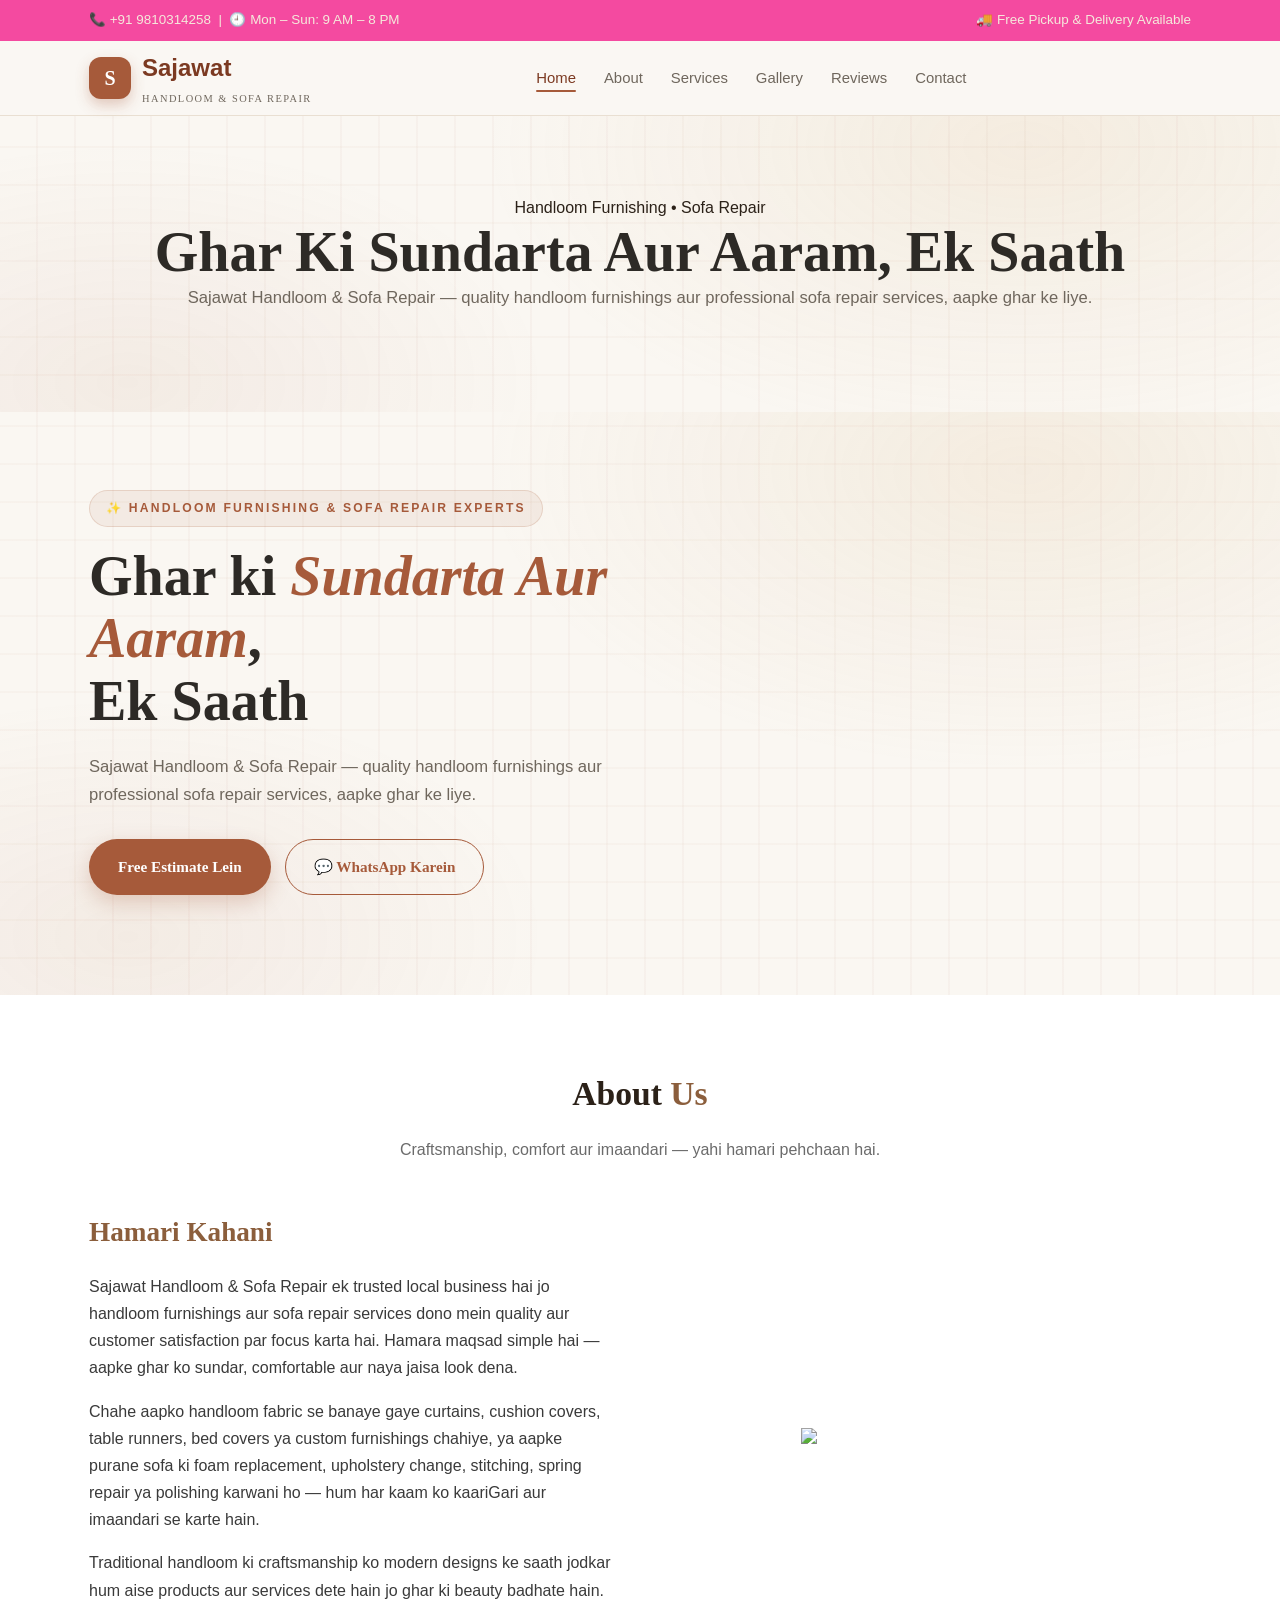
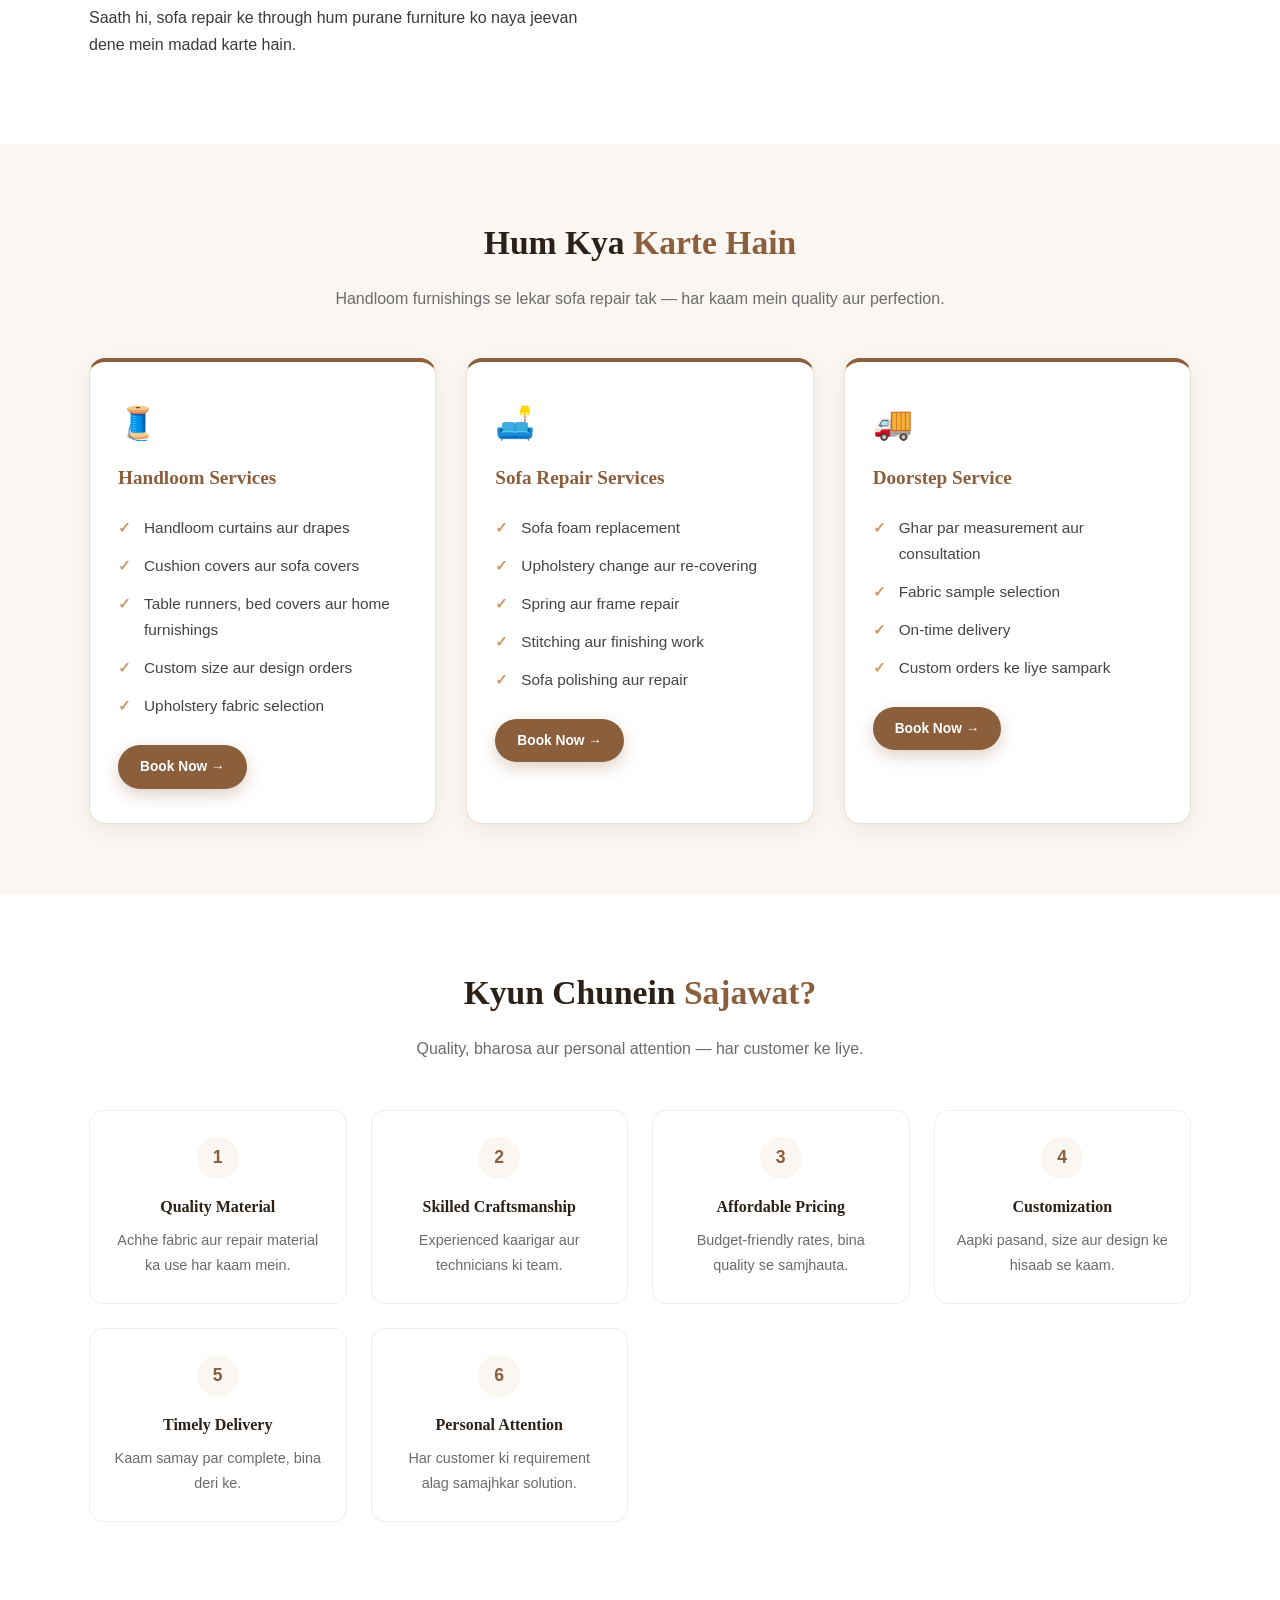
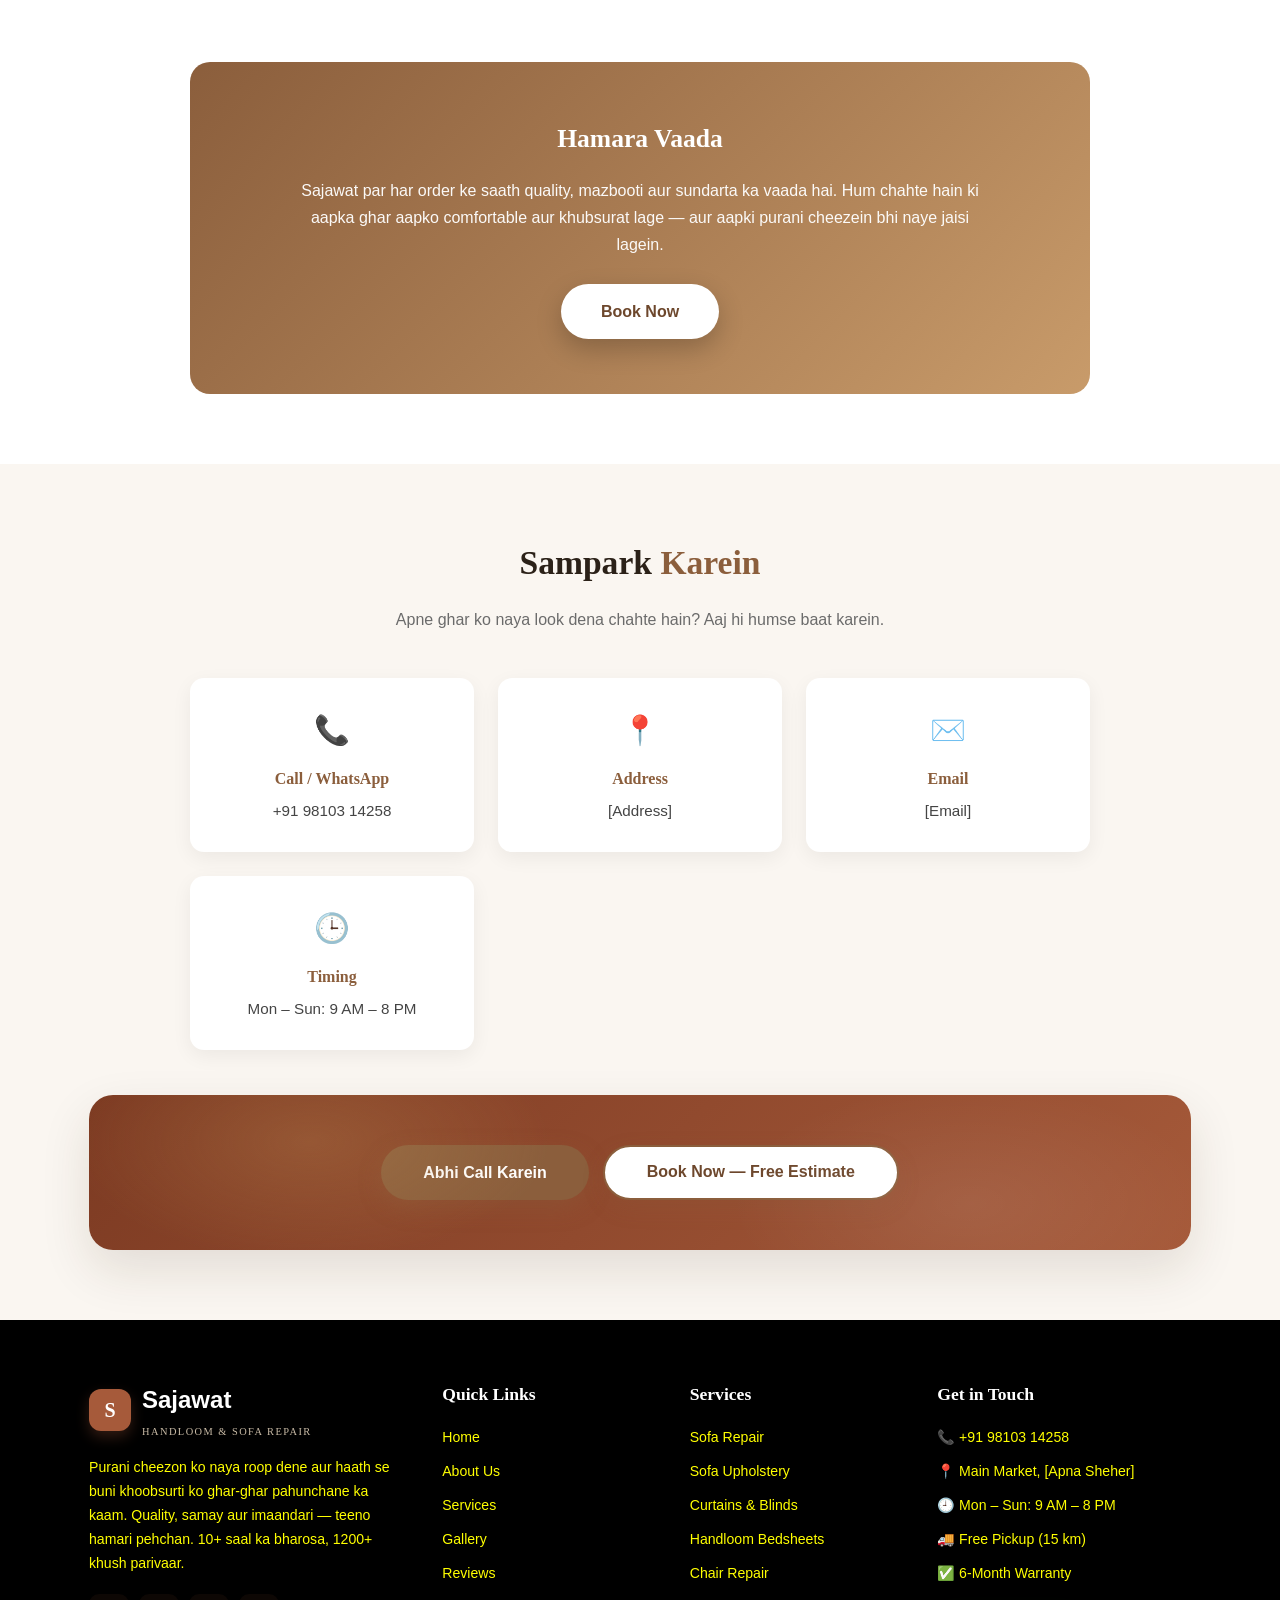
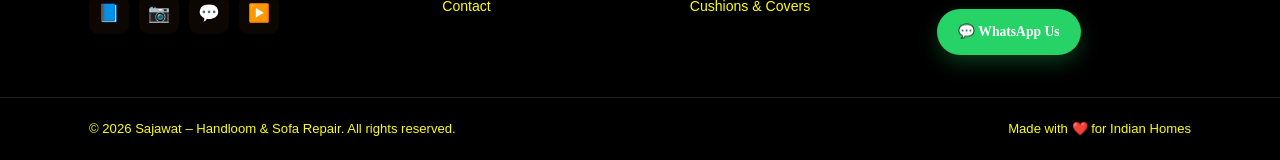
==== commit f9400aae: "initial commit" ====
--- a/about.html
+++ b/about.html
@@ -64,10 +64,9 @@
   }
   .about-text p { margin-bottom: 16px; color: #3a3a3a; }
   .about-image {
+    width: 100%;
     border-radius: 20px;
     overflow: hidden;
-    box-shadow: 0 15px 40px rgba(0,0,0,0.15);
-    background: linear-gradient(135deg, #d9bfa0, #8B5E3C);
     min-height: 340px;
     display: flex;
     align-items: center;
@@ -448,36 +447,7 @@
   <p style="max-width: 100%; margin: auto; padding: 0 20px; justify-content: center; text-align: center;">Sajawat Handloom &amp; Sofa Repair — quality handloom furnishings aur professional sofa repair services, aapke ghar ke liye.</p>
   </div>
 </section>
-<div class="row">
-<div class="bg-primary p-5 mb-5">
-    <h3 class="text-white">✨ Handloom Furnishing &amp; Sofa Repair Experts</h3>
-  </div>
-      <div class="sm:col-6">
-    <div class="card">
-      <div class="card-body">
-        <h1 class="card-title">Ghar ki <em>Sundarta Aur Aaram</em>,<br>Ek Saath</h1>
-        <p class="card-text">Sajawat Handloom &amp; Sofa Repair — quality handloom furnishings aur professional sofa repair services, aapke ghar ke liye.</p>
-        <a href="#" class="btn-solid theme-primary"><div class="hero-cta">
-        <!-- ✅ FREE ESTIMATE → opens the modal -->
-        <div class="hero-cta">
-        <!-- ✅ FREE ESTIMATE → opens the modal -->
-        <a href="#" class="btn btn-primary qf-trigger" data-service="Sofa Repair / Restoration">Free Estimate Lein</a>
-
-        <!-- ✅ WhatsApp -->
-        <a href="#" class="btn btn-ghost"
-           onclick="return openWA('Hello Sajawat! Mujhe services ke bare me jankari chahiye.')">💬 WhatsApp Karein</a>
-      </div>
-      </div>
-    </div>
-  </div>
-</div>
-  <div class="sm:col-6 mb-3 sm:mb-0">
-    <div class="card">
-      <div class="card-image">
-        <img width="100%" src="https://content.jdmagicbox.com/v2/comp/mumbai/z4/022pxx22.xx22.210730122311.k1z4/catalogue/mac-furniture-dombivli-east-thane-furniture-dealers-kptnzj2183.jpg" alt="">
-      </div>
-    </div>
-  </div>
+
 <!-- Hero -->
 <section class="hero" id="home">
   <div class="container">
@@ -526,7 +496,6 @@
       </div>
       <div class="about-image">
         <img src="https://content.jdmagicbox.com/comp/chandrapur/y5/9999p36185.36185.090910173902.p8y5/catalogue/gandhi-sales-chandrapur-city-chandrapur-chair-manufacturers-zaqoczbdub.jpg" alt="Sajawat Handloom & Sofa Repair">
-        
       </div>
     </div>
   </div>
